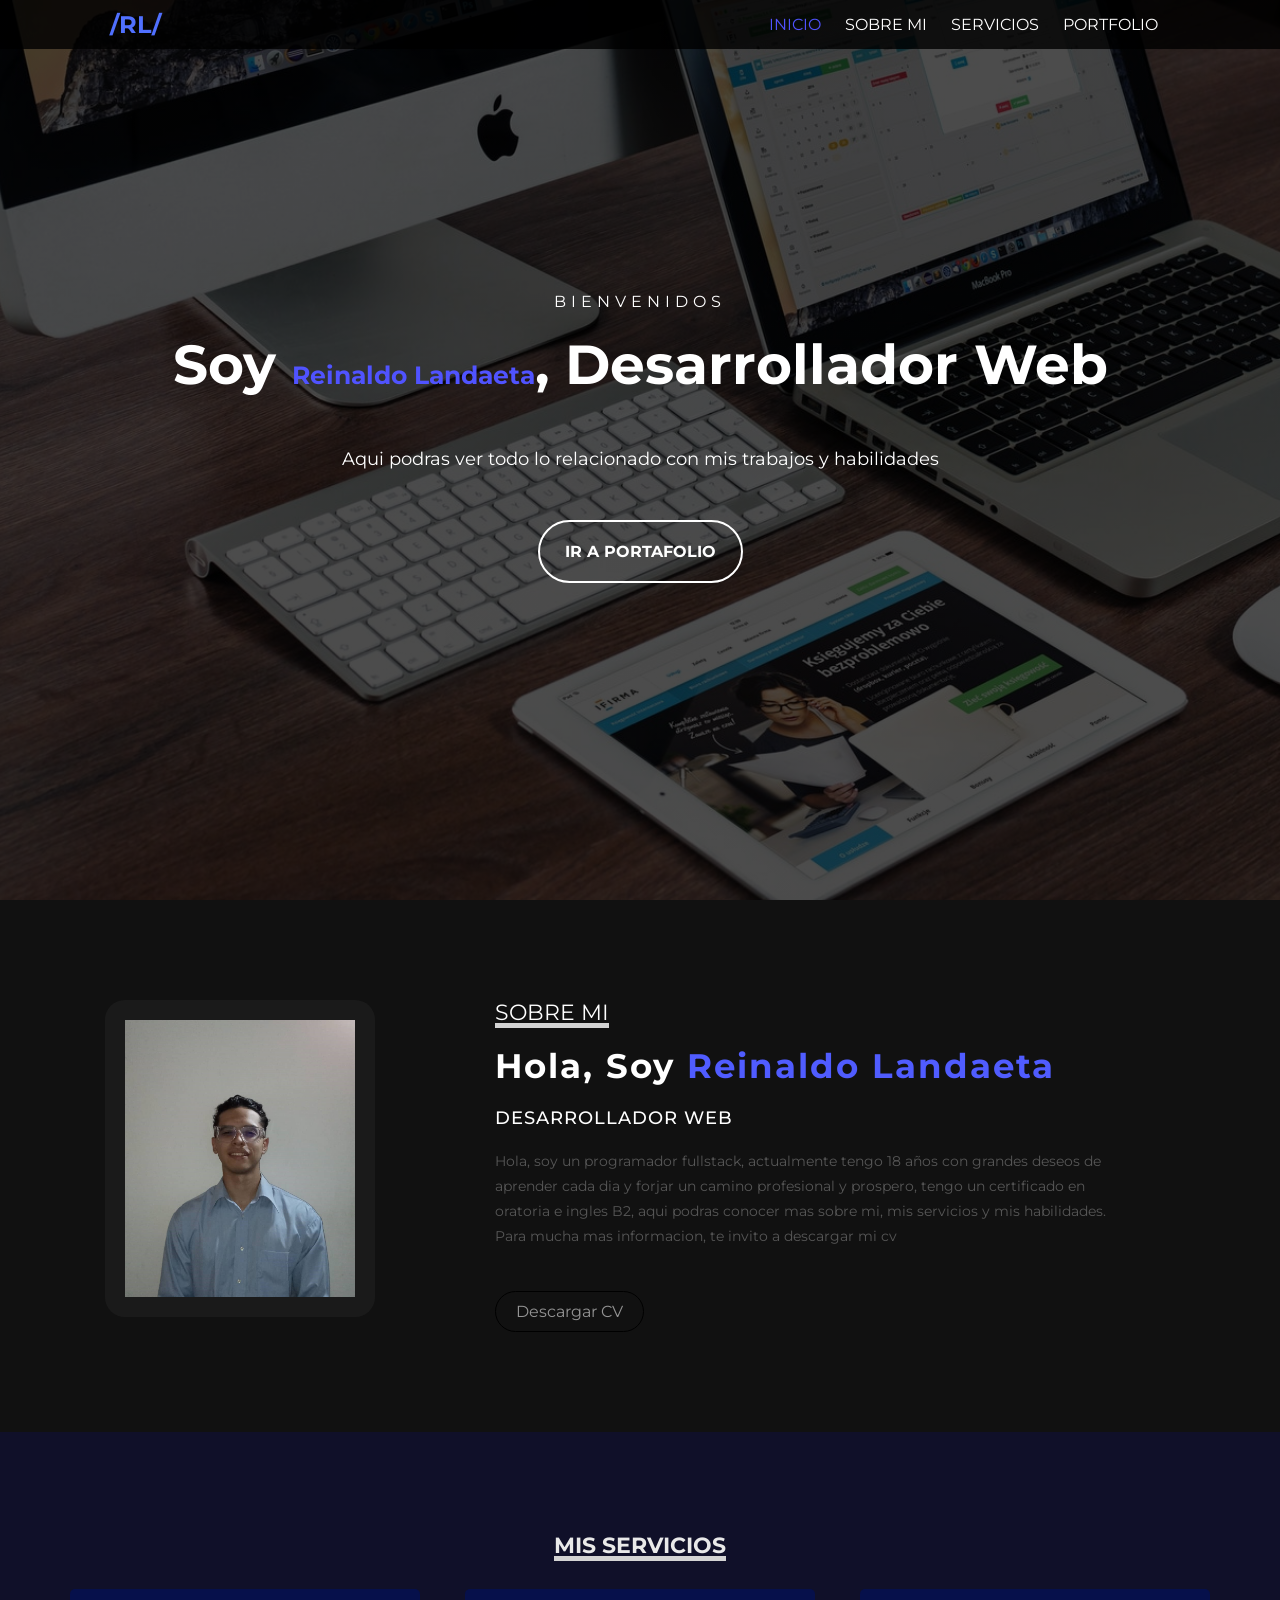
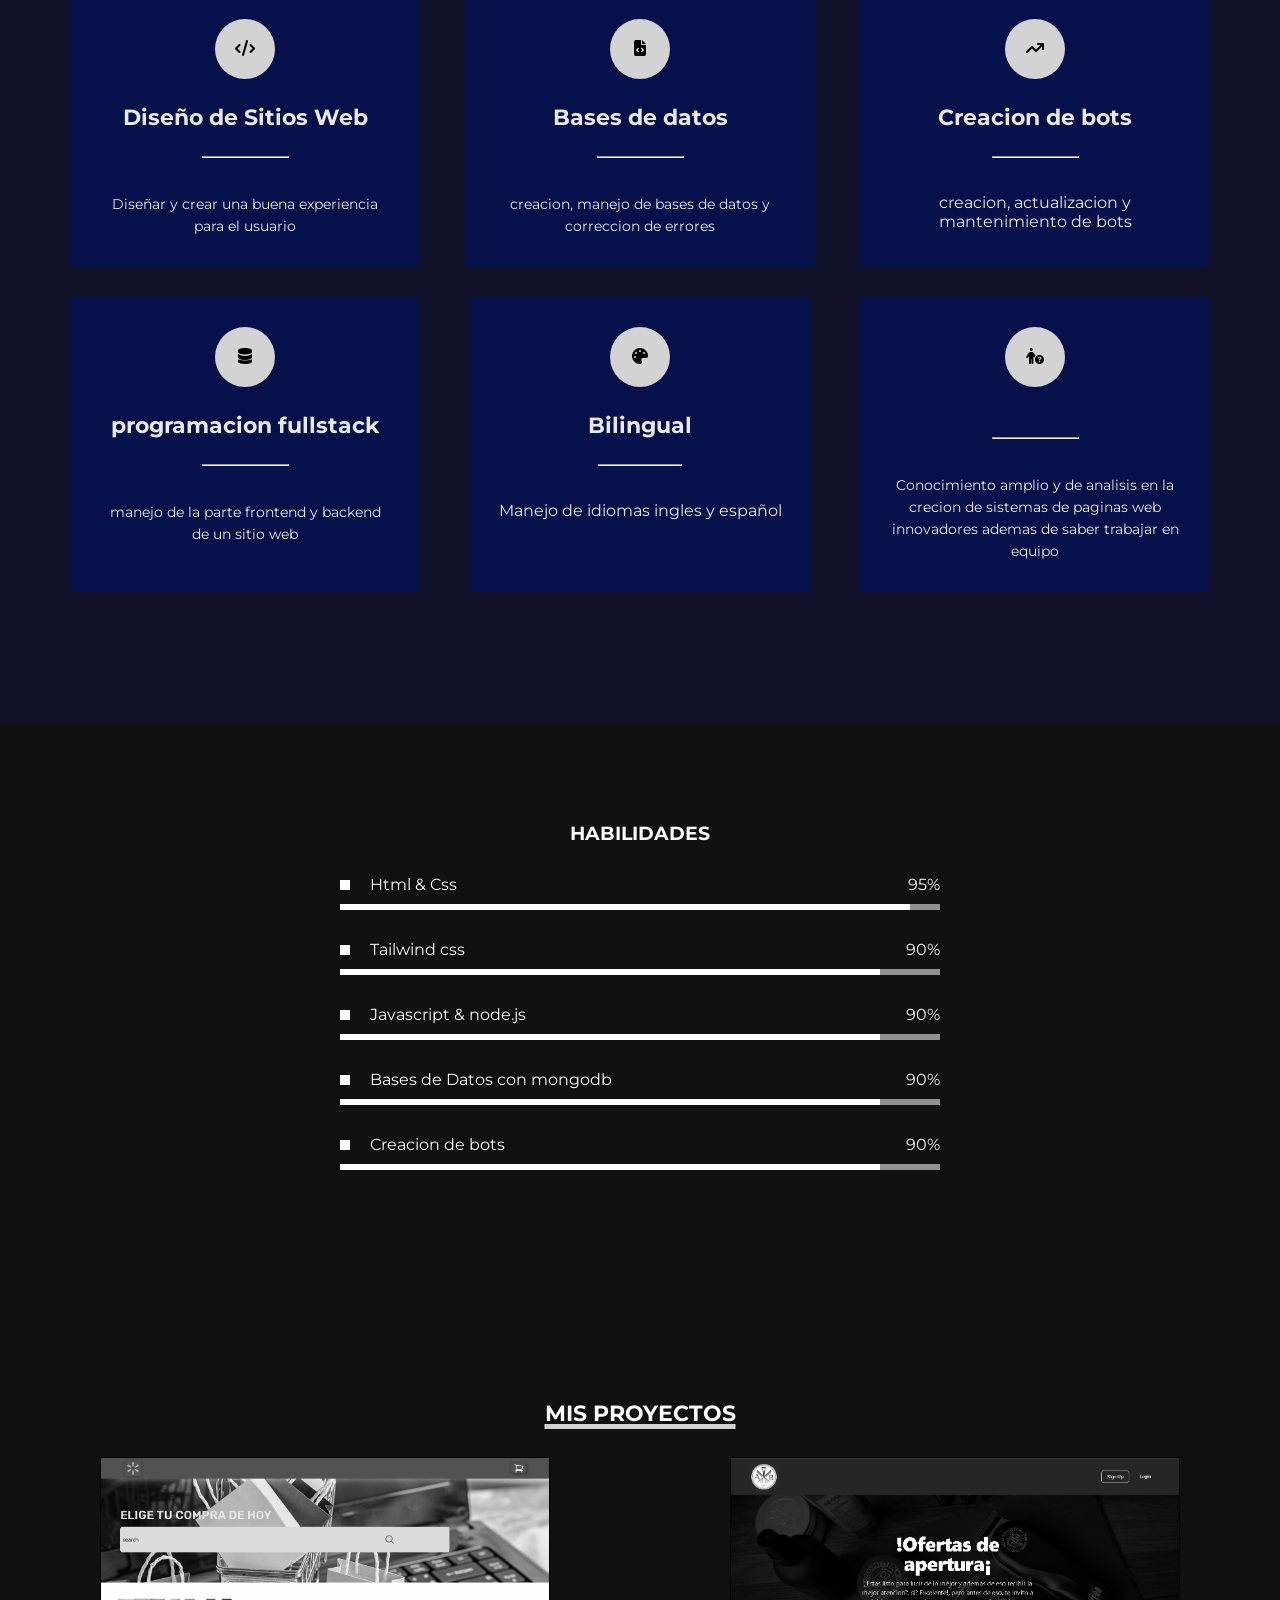
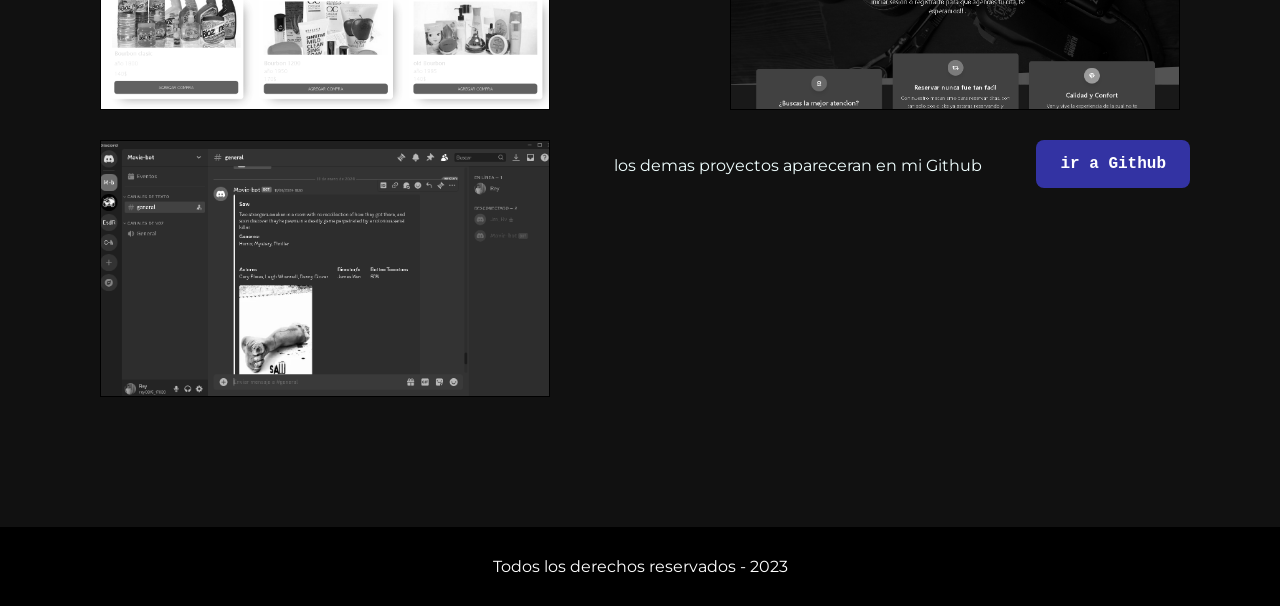
==== index.html @ 6a27bb7e "Update index.html" ====
<!DOCTYPE html>
<html lang="es">

<head>
    <meta charset="UTF-8">
    <meta http-equiv="X-UA-Compatible" content="IE=edge">
    <meta name="viewport" content="width=device-width, initial-scale=1.0 user-scalable=no">
    <link rel="stylesheet" href="https://cdnjs.cloudflare.com/ajax/libs/font-awesome/6.1.1/css/all.min.css" integrity="sha512-KfkfwYDsLkIlwQp6LFnl8zNdLGxu9YAA1QvwINks4PhcElQSvqcyVLLD9aMhXd13uQjoXtEKNosOWaZqXgel0g==" crossorigin="anonymous" referrerpolicy="no-referrer"
    />
    <link rel="stylesheet" href="estilo.css">
    <title>LP Desarrollador Web</title>
</head>

<body>
    <!-- SECCION I N I C I O -->
    <section id="inicio">
        <div class="contenido">
            <header>
                <div class="contenido-header">
                    <h1>/RL/</h1>
                    <nav id="nav" class="">
                        <ul id="links">
                            <li><a href="#inicio" class="seleccionado" onclick="seleccionar(this)">INICIO</a></li>
                            <li><a href="#sobremi" onclick="seleccionar(this)">SOBRE MI</a></li>
                            <li><a href="#servicios" onclick="seleccionar(this)">SERVICIOS</a></li>
                            <li><a href="#portfolio" onclick="seleccionar(this)">PORTFOLIO</a></li>
                        </ul>
                    </nav>

                    <!-- Icono del menu responsive -->
                    <div id="icono-nav" onclick="responsiveMenu()">
                        <i class="fa-solid fa-bars"></i>
                    </div>


                   
                </div>
            </header>
            <div class="presentacion">
                <p class="bienvenida">Bienvenidos</p>
                <h2>Soy <span>Reinaldo Landaeta</span>, Desarrollador Web</h2>
                <p class="descripcion">Aqui podras ver todo lo relacionado con mis trabajos y habilidades</p>
                <a href="#portfolio">Ir a Portafolio</a>
            </div>
        </div>
    </section>

    <!-- SECCION S O B R E M I -->
    <section id="sobremi">
        <div class="contenedor-foto">
            <img src="img/foto.jpeg" alt="">
        </div>
        <div class="sobremi">
            <p class="titulo-seccion">Sobre Mi</p>
            <h2>Hola, Soy <span>Reinaldo Landaeta</span> </h2>
            <h3>Desarrollador Web</h3>
            <p>Hola, soy un programador fullstack, actualmente tengo 18 años con grandes deseos de aprender cada dia y forjar un camino profesional y prospero, tengo un certificado en oratoria e ingles B2, aqui podras conocer mas sobre mi, mis servicios y mis habilidades. Para mucha mas informacion, te invito a descargar mi cv </p>
            <a href="ReinaldoLandaetaCV_4_ (1).pdf.pdf">Descargar CV</a>
        </div>
    </section>

    <!-- SECCION S E R V I C I O S -->
    <section id="servicios">
        <h3 class="titulo-seccion">MIS SERVICIOS</h3>
        <div class="fila">
            <div class="servicio">
                <span class="icono"> <i class="fa-solid fa-code"></i></span>
                <h4>Diseño de Sitios Web</h4>
                <hr>
                <ul class="servicios-tag">
                   
                </ul>
              <p>Diseñar y crear una buena experiencia para el usuario</p>
            </div>
            <div class="servicio">
                <span class="icono"><i class="fa-solid fa-file-code"></i></span>
                <h4>Bases de datos</h4>
                <hr>
                <ul class="servicios-tag">
                   
                </ul>
               <p>creacion, manejo de bases de datos y correccion de errores </p>
            </div>
            <div class="servicio">
                <span class="icono"><i class="fa-solid fa-arrow-trend-up"></i></span>
                <h4>Creacion de bots</h4>
                <hr>
                <ul class="servicios-tag">
                   
                </ul>
               creacion, actualizacion y mantenimiento de bots
            </div>
        </div>
        <div class="fila">
            <div class="servicio">
                <span class="icono"><i class="fa-solid fa-database"></i></span>
                <h4>programacion fullstack</h4>
                <hr>
                <ul class="servicios-tag">
                   
                </ul>
               <p>manejo de la parte frontend y backend de un sitio web</p>
            </div>
            <div class="servicio">
                <span class="icono"><i class="fa-solid fa-palette"></i></span>
                <h4>Bilingual</h4>
                <hr>
                <ul class="servicios-tag">
                   
                </ul>
                Manejo de idiomas ingles y español
            </div>
            <div class="servicio">
                <span class="icono"><i class="fa-solid fa-person-circle-question"></i></span>
                <h4></h4>
                <hr>
                <ul class="servicios-tag">
                   
                </ul>
                <p>Conocimiento amplio y de analisis en la crecion de sistemas de paginas web innovadores ademas de saber trabajar en equipo</p>
            </div>
        </div>
    </section>

    <!-- SECCION H A B I L I D A D E S -->
    <div class="contenedor-skills" id="skills">
        <h3>HABILIDADES </h3>
        <div class="skill">
            <div class="info">
                <p> <span class="lista"> </span>Html & Css</p>
                <span class="porcentaje">95%</span>
            </div>

            <div class="barra">
                <div class="" id="html"></div>
            </div>
        </div>
        <div class="skill">
            <div class="info">
                <p> <span class="lista"> </span>Tailwind css</p>
                <span class="porcentaje">90%</span>
            </div>

            <div class="barra">
                <div class="" id="js"></div>
            </div>
        </div>
        <div class="skill">
            <div class="info">
                <p> <span class="lista"> </span>Javascript & node.js</p>
                <span class="porcentaje">90%</span>
            </div>

            <div class="barra">
                <div class="" id="bd"></div>
            </div>
        </div>
        <div class="skill">
            <div class="info">
                <p> <span class="lista"> </span>Bases de Datos con mongodb</p>
                <span class="porcentaje">90%</span>
            </div>

            <div class="barra">
                <div class="" id="ps"></div>
            </div>
        </div>
        <div class="skill">
            <div class="info">
                <p> <span class="lista"> </span>Creacion de bots</p>
                <span class="porcentaje">90%</span>
            </div>

            <div class="barra">
                <div class="" id="pp"></div>
            </div>
        </div>
    </div>

    <!-- SECCION PORTAFOLIO -->
    <section id="portfolio">
        <h3 class="titulo-seccion">Mis Proyectos</h3>
        <div class="fila">
            <div class="proyecto">
                <div class="overlay"></div>
                <img src="img/proyecto1.jpg" alt="">
                <div class="info">
                    <h4>Simulacion de tienda virtual</h4>
                    <p>El codigo esta en mi github</p>
                </div>
            </div>
            <div class="proyecto">
                <div class="overlay"></div>
                <img src="img/proyecto2.jpg" alt="">
                <div class="info">
                    <h4>Proyecto Barberia</h4>
                   <a class="Buttonlink" href="https://barber-shop-q3y0.onrender.com/">Ver en linea</a>
                </div>
            </div>
        </div>
        <div class="fila">
            <div class="proyecto">
                <div class="overlay"></div>
                <img src="img/proyecto4.jpg" alt="">
                <div class="info">
                    <h4>Proyecto Discord</h4>
                    <p>Este proyecto se basa en una base de datos para buscar peliculas y alamcenar tu pelicula favorita en una base de datos SQL/SQlite, (el codigo se encuentra en github y actualmente el bot esta desactivado)</p>
            </div>
         </div>

         <p style="display: flex; flex-direction: column; color: azure; padding: 1rem; left: 30px;">los demas proyectos apareceran en mi Github</p><a style="background-color: rgb(51, 51, 163); font-weight: bold; color: white; font-family: 'Courier New', Courier, monospace; text-decoration: none; height: 30px; border-radius: 8px; display: flex; align-items: center; padding: 1.5rem;" href="https://github.com/REyyyy43">ir a Github</a>
         
    </section>

    <!-- SECCION FOOTER -->
    <footer>
        <p>Todos los derechos reservados - 2023</p>
       

    </footer>

    <script src="script.js"></script>
</body>

</html>
---- estilo.css ----
@import url('https://fonts.googleapis.com/css2?family=Montserrat:wght@200;300;400;500;600&display=swap');
        * {
            margin: 0;
            padding: 0;
            box-sizing: border-box;
            font-family: 'Montserrat';
        }
        
        html {
            scroll-behavior: smooth;
        }

        body{
            background-color: #111111;
        }
        /* *********************/
        /* seccion I N I C I O */
        /* *********************/
        
        #inicio {
            background: linear-gradient( rgba(0, 0, 0, .7), rgba(0, 0, 0, .7)), url("img/fondo-inicio.jpg");
            background-size: cover;
            background-position: center center;
            height: 100vh;
        }
        
        #inicio .contenido header {
            background-color: rgba(0, 0, 0, .8);
            position: fixed;
            width: 100%;
            z-index: 100;
            top: 0;
        }
        
        #inicio .contenido header .contenido-header {
            max-width: 1100px;
            margin: auto;
            display: flex;
            justify-content: space-between;
            align-items: center;
            padding: 10px 20px;
        }
        
        #inicio .contenido header .contenido-header h1 {
            text-align: center;
            color: #5070ff;
        }
        
        #inicio .contenido header .contenido-header nav ul {
            list-style: none;
            display: flex;
            align-items: center;
        }
        
        #inicio .contenido header .contenido-header nav ul li a {
            text-decoration: none;
            color: #fff;
            margin: 0 12px;
            font-weight: 400;
            transition: .5s;
        }
        
        #inicio .contenido header .contenido-header nav ul li a:hover {
            color: #505cff;
        }
        
        #inicio .contenido header .contenido-header .redes a {
            text-decoration: none;
            color: #fff;
            display: inline-block;
            margin-left: 10px;
            transition: .5s;
        }
        
        #inicio .contenido header .contenido-header .redes a:hover {
            color: #505cff;
        }
        
        #inicio .contenido header .contenido-header .seleccionado {
            color: #5053ff;
        }
        
        #inicio .contenido .presentacion {
            max-width: 1100px;
            height: 100vh;
            margin: auto;
            color: #fff;
            display: flex;
            flex-direction: column;
            align-items: center;
            justify-content: center;
        }
        
        #inicio .contenido .presentacion .bienvenida {
            font-size: 16px;
            margin-bottom: 20px;
            text-transform: uppercase;
            letter-spacing: 5px;
        }
        
        #inicio .contenido .presentacion h2 {
            font-size: 55px;
            margin-bottom: 25px;
            text-align: center;
        }
        
        #inicio .contenido .presentacion h2 span {
            font-size: 25px;
            color: #5053ff;
        }
        
        #inicio .contenido .presentacion .descripcion {
            max-width: 700px;
            margin: 25px auto;
            font-size: 18px;
            text-align: center;
        }
        
        #inicio .contenido .presentacion a {
            text-decoration: none;
            display: inline-block;
            margin: 25px;
            padding: 20px 25px;
            border: 2px solid #fff;
            border-radius: 50px;
            color: #fff;
            font-weight: bold;
            text-transform: uppercase;
            transition: .5s;
        }
        
        #inicio .contenido .presentacion a:hover {
            background-color: #505cff;
        }
        
        #icono-nav {
            color: #fff;
            display: none;
        }
        /* *********************/
        /* seccion S O B R E  M I */
        /* *********************/
        
        #sobremi {
            max-width: 1100px;
            margin: auto;
            padding: 100px 15px;
            color: #ffffff;
            display: flex;
        }
        
        #sobremi .contenedor-foto {
            max-width: 400px;
            margin-right: 80px;
        }
        
        #sobremi .contenedor-foto img {
            padding: 20px;
            width: 100%;
            border-radius: 20px;
            background-color: #1a1a1a;
        }
        
        #sobremi .sobremi {
            margin: 0 40px;
        }
        
        #sobremi .sobremi .titulo-seccion {
            font-size: 22px;
            text-transform: uppercase;
            color: #ffffff;
            text-decoration: underline;
            text-decoration-color: #d3d3d3;
            text-decoration-thickness: 5px;
        }
        
        #sobremi .sobremi h2 {
            font-size: 34px;
            font-weight: bold;
            margin: 20px 0;
            letter-spacing: 2px;
        }
        
        #sobremi .sobremi h2 span {
            color: #505cff;
        }
        
        #sobremi .sobremi h3 {
            font-size: 18px;
            font-weight: 500;
            text-transform: uppercase;
            margin-bottom: 20px;
            letter-spacing: 1px;
        }
        
        #sobremi .sobremi p {
            font-size: 14px;
            line-height: 25px;
            color: #565656;
            margin-bottom: 12px;
        }
        
        #sobremi .sobremi a {
            display: inline-block;
            text-decoration: none;
            color: #949494;
            border-radius: 30px;
            border: 1px solid #000;
            padding: 10px 20px;
            margin-top: 30px;
            transition: .5s;
        }
        
        #sobremi .sobremi a:hover {
            background-color: #505cff;
            color: #fff;
        }
        /* *********************/
        /* seccion S E R V I C I O S */
        /* *********************/
        
        #servicios {
            padding: 100px 15px;
            text-align: center;
            background-color: #101029;
            color: #e9e9e9;
        }

        .icono{
            color: #000;
            background-color: #303030;
        }
        
        #servicios .titulo-seccion {
            text-align: center;
            font-size: 22px;
            text-transform: uppercase;
            color: #e9e9e9;
            text-decoration: underline;
            text-decoration-color: #d3d3d3;
            text-decoration-thickness: 5px;
        }
        
        #servicios .fila {
            display: flex;
            justify-content: space-between;
            max-width: 1150px;
            margin: 30px auto;
        }
        
        #servicios .fila .servicio {
            max-width: 350px;
            background-color: #06104b;
            padding: 30px;
            margin: 0 5px;
            border-radius: 5px;
            transition: .5s;
        }
        
        #servicios .fila .servicio:hover {
            box-shadow: 5px 5px 10px #000127, -5px -5px 10px #000129;
        }
        
        #servicios .fila .servicio .icono {
            display: inline-block;
            width: 60px;
            height: 60px;
            border-radius: 50%;
            background-color: #d3d3d3;
            padding: 20px;
            margin-bottom: 25px;
        }
        
        #servicios .fila .servicio h4 {
            font-size: 22px;
            margin-bottom: 25px;
        }
        
        #servicios .fila .servicio hr {
            width: 30%;
            margin: auto;
            color: #d8d5d5;
            margin-bottom: 25px;
        }
        
        #servicios .fila .servicio ul {
            list-style: none;
            display: flex;
            justify-content: space-around;
            margin-bottom: 10px;
        }
        
        #servicios .fila .servicio p {
            font-size: 14px;
            line-height: 22px;
        }
        /* *********************/
        /* seccion S K I L L S */
        /* *********************/
        
        .contenedor-skills {
            background: linear-gradient( #5a64ebcc, rgba(33, 16, 16, 0.8)), url("img/fondo-skills.jpg");
            background-attachment: fixed;
            background-repeat: no-repeat;
            background-size: cover;
            color: #fff;
            background-position: center center;
            padding: 100px 0;
            text-align: center;
        }
        
        .contenedor-skills .skill {
            max-width: 600px;
            margin: 30px auto;
        }
        
        .contenedor-skills .skill .info {
            display: flex;
            justify-content: space-between;
        }
        
        .contenedor-skills .skill .lista {
            display: inline-block;
            margin-right: 20px;
            height: 10px;
            width: 10px;
            background-color: #fff;
        }
        
        .contenedor-skills .skill .barra {
            background-color: #919191;
            width: 100%;
            height: 6px;
            margin: 10px 0px;
        }
        
        .contenedor-skills .skill .barra .barra-progreso1 {
            background-color: #fff;
            width: 95%;
            height: 6px;
            animation: progreso1 2s forwards;
        }
        
        .contenedor-skills .skill .barra .barra-progreso2 {
            background-color: #fff;
            width: 90%;
            height: 6px;
            animation: progreso2 2s forwards;
        }
        
        .contenedor-skills .skill .barra .barra-progreso3 {
            background-color: #fff;
            width: 90%;
            height: 6px;
            animation: progreso3 2s forwards;
        }
        
        .contenedor-skills .skill .barra .barra-progreso4 {
            background-color: #fff;
            width: 90%;
            height: 6px;
            animation: progreso4 2s forwards;
        }

        .contenedor-skills .skill .barra .barra-progreso5 {
            background-color: #fff;
            width: 90%;
            height: 6px;
            animation: progreso4 2s forwards;
        }

        .contenedor-skills .skill .barra .barra-progreso6 {
            background-color: #fff;
            width: 95%;
            height: 6px;
            animation: progreso4 2s forwards;
        }
        
        @keyframes progreso1 {
            0% {
                width: 0;
            }
            100% {
                width: 95%;
            }
        }
        
        @keyframes progreso2 {
            0% {
                width: 0;
            }
            100% {
                width: 90%;
            }
        }
        
        @keyframes progreso3 {
            0% {
                width: 0;
            }
            100% {
                width: 90%;
            }
        }
        
        @keyframes progreso4 {
            0% {
                width: 0;
            }
            100% {
                width: 90%;
            }
        }

        @keyframes progreso5 {
            0% {
                width: 0;
            }
            100% {
                 width: 90%;
            }
        
    }

        /* *********************/
        /* seccion P O R T F O L I O */
        /* *********************/
        
        #portfolio {
            max-width: 1100px;
            padding: 100px 0;
            margin: auto;
        }
        
        #portfolio .titulo-seccion {
            text-align: center;
            font-size: 22px;
            text-transform: uppercase;
            color: #ffffff;
            text-decoration: underline;
            text-decoration-color: #d3d3d3;
            text-decoration-thickness: 5px;
        }
        
        #portfolio .fila {
            display: flex;
            justify-content: space-between;
            margin: 30px 0;
        }
        
        #portfolio .fila .proyecto {
            max-width: 450px;
            border: 1px solid #000;
            margin: 0 10px;
            position: relative;
            overflow: hidden;
        }
        
        #portfolio .fila .proyecto img {
            width: 100%;
            height: 100%;
            ;
            filter: grayscale(1);
            object-fit: cover;
            transition: .5s;
        }
        
        #portfolio .fila .proyecto:hover img {
            filter: grayscale(0);
        }
        
        #portfolio .fila .proyecto .info {
            position: absolute;
            left: 0px;
            background-color: rgba(0, 0, 0, 0.8);
            color: #5053ff;
            width: 100%;
            padding: 10px;
            opacity: 0;
            bottom: -40px;
            transition: .5s;
        }

        .Buttonlink {
            display: block;
            margin: auto;
            cursor: pointer;
            transition: .5s;
            padding: 10px 15px !important;
            text-decoration: none;
            color: #e9e9e9;
            border-radius: 0.5rem;
        }
        
        #portfolio .fila .proyecto:hover .info {
            opacity: 1;
            bottom: 0;
        }
        /* *********************/
        /* seccion C O N T A C T O */
        /* *********************/
        
        #contacto {
            padding: 100px 15px;
            background-color: #f3f3f3;
        }
        
        #contacto .titulo-seccion {
            margin-bottom: 20px;
        }
        
        #contacto .contenedor-form {
            max-width: 1100px;
            margin: auto;
        }
        
        #contacto .contenedor-form .fila {
            margin-bottom: 15px;
        }
        
        #contacto .contenedor-form .mitad {
            display: flex;
            justify-content: space-between;
        }
        
        #contacto .contenedor-form input,
        #contacto .contenedor-form textarea {
            padding: 20px;
            border-radius: 20px;
            border: none;
            border: 1px solid #919191;
        }
        
        #contacto .contenedor-form .mitad input {
            width: 48%;
        }
        
        #contacto .contenedor-form .input-full {
            width: 100%;
        }
        
        #contacto .titulo-seccion {
            text-align: center;
            font-size: 22px;
            text-transform: uppercase;
            color: #111135;
            text-decoration: underline;
            text-decoration-color: #d3d3d3;
            text-decoration-thickness: 5px;
        }
        
        #contacto .btn-enviar {
            display: block;
            margin: auto;
            cursor: pointer;
            transition: .5s;
            padding: 10px 15px !important;
        }
        
        #contacto .btn-enviar:hover {
            background-color: #505cff;
            color: #fff;
        }
        /* *********************/
        /* seccion F O O T E R */
        /* *********************/
        
        footer {
            background-color: #000;
            color: #fff;
            text-align: center;
            padding: 30px 0;
        }
        
        footer a {
            text-decoration: none;
            color: #fff;
            display: inline-block;
            margin: 5px;
            font-size: 26px;
        }
        /* *********************/
        /* seccion R E S P O N S I V E */
        /* *********************/
        
        @media screen and (max-width: 800px) {
            .redes {
                display: none;
            }
            nav {
                display: none;
            }
            nav.responsive {
                display: block;
                background-color: rgba(0, 0, 0, .8);
                width: 100%;
                position: absolute;
                top: 48px;
                left: 0;
                padding: 10px 0;
            }
            nav.responsive ul {
                display: block !important;
                text-align: center;
            }
            nav.responsive ul li {
                margin: 5px 0;
            }
            #icono-nav {
                display: block;
            }
            #inicio .contenido .presentacion h2 {
                font-size: 40px;
            }
            /* seccion SOBRE MI */
            #sobremi {
                padding: 50px 0;
                display: block;
            }
            #sobremi .contenedor-foto {
                max-width: 200px;
                margin: auto;
            }
            #sobremi .contenedor-foto img {
                padding: 8px;
            }
            #sobremi .sobremi .titulo-seccion {
                text-align: center;
            }
            #sobremi .sobremi h2 {
                font-size: 25px;
                text-align: center;
            }
            /* seccion MIS SERVICIOS */
            #servicios {
                padding: 50px 15px;
            }
            #servicios .fila {
                display: block;
            }
            #servicios .fila .servicio {
                margin: 10px auto;
            }
            /* seccion HABLIDADES MI */
            .contenedor-skills {
                padding: 50px 20px;
            }
            /* seccion PORTFOLIO */
            #portfolio {
                padding: 50px 0;
            }
            #portfolio .fila {
                display: block;
            }
            #portfolio .fila .proyecto {
                margin: 10px auto;
            }
            /* seccion CONTACTO */
            #contacto {
                padding: 50px 15px;
            }
            #contacto .contenedor-form .mitad {
                margin-bottom: 15px;
                display: block;
            }
            #contacto .contenedor-form .mitad input {
                width: 100%;
                margin-bottom: 15px;
            }
        }
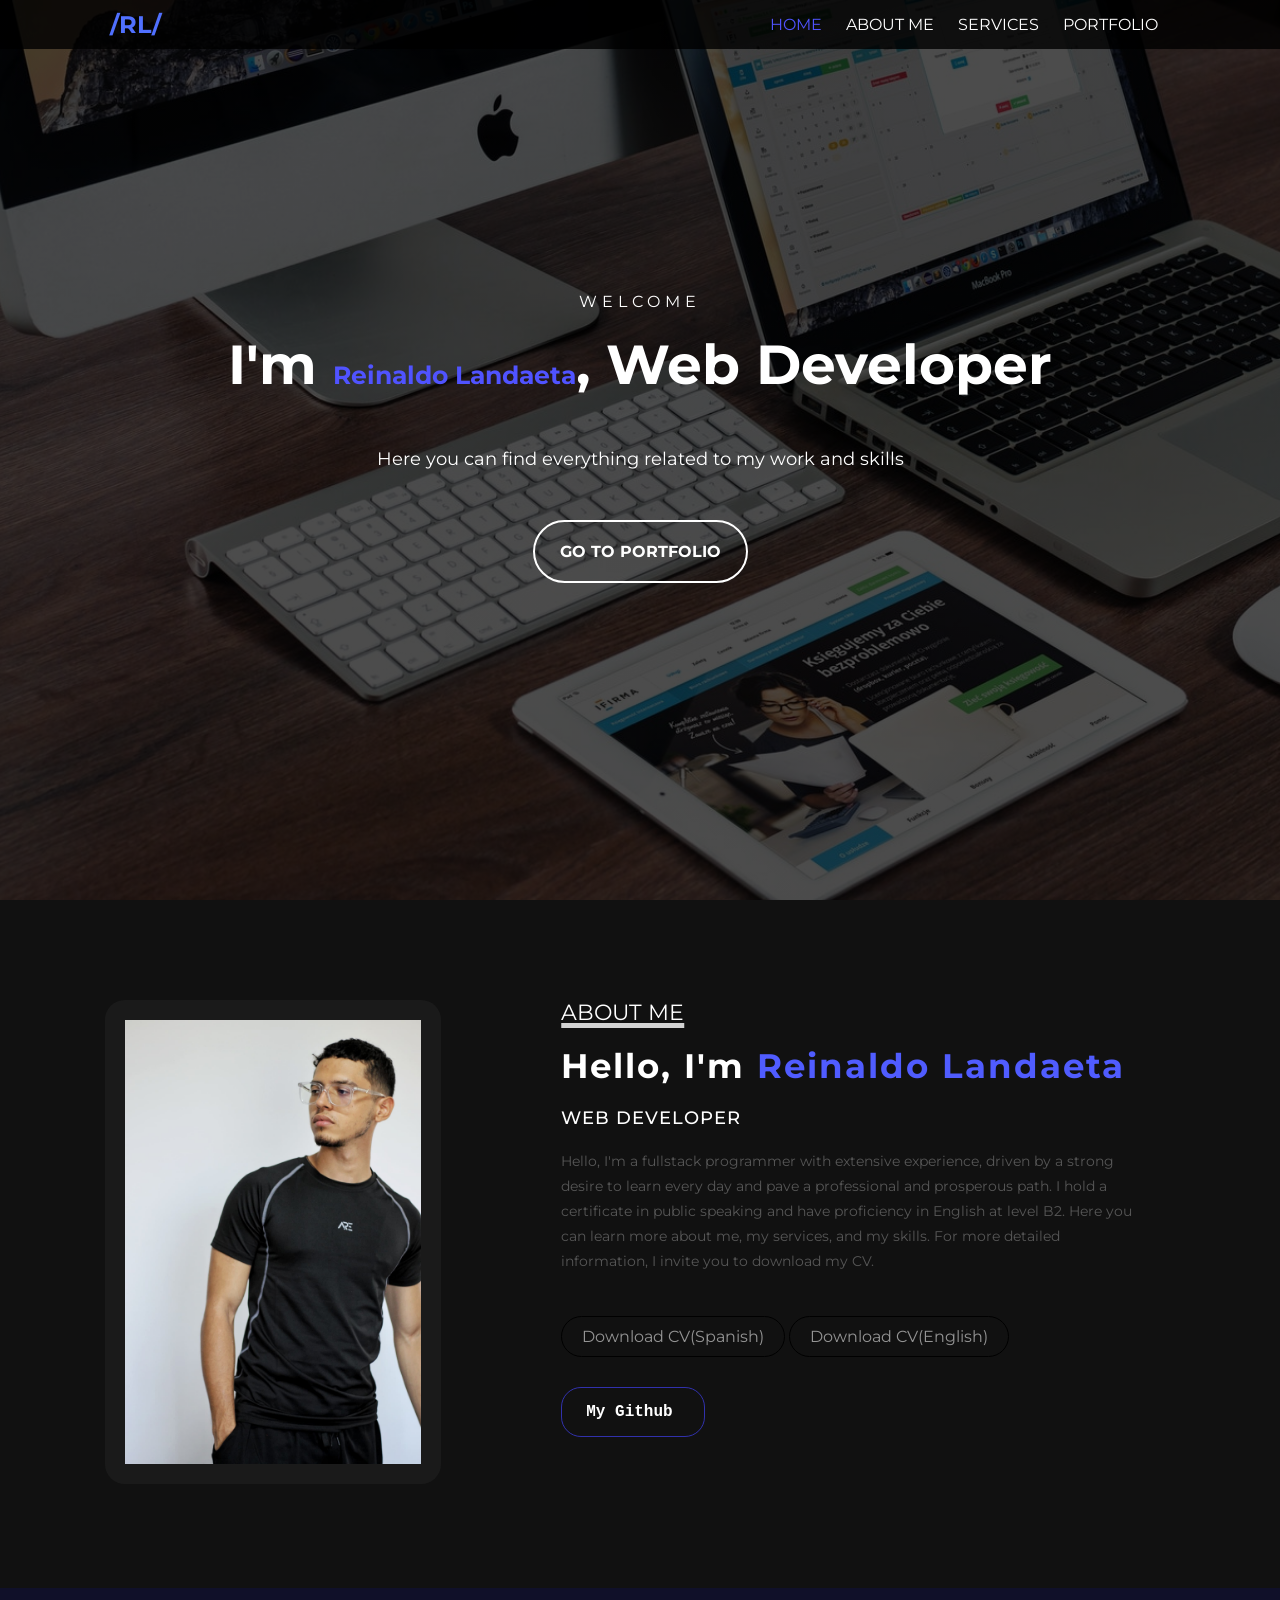
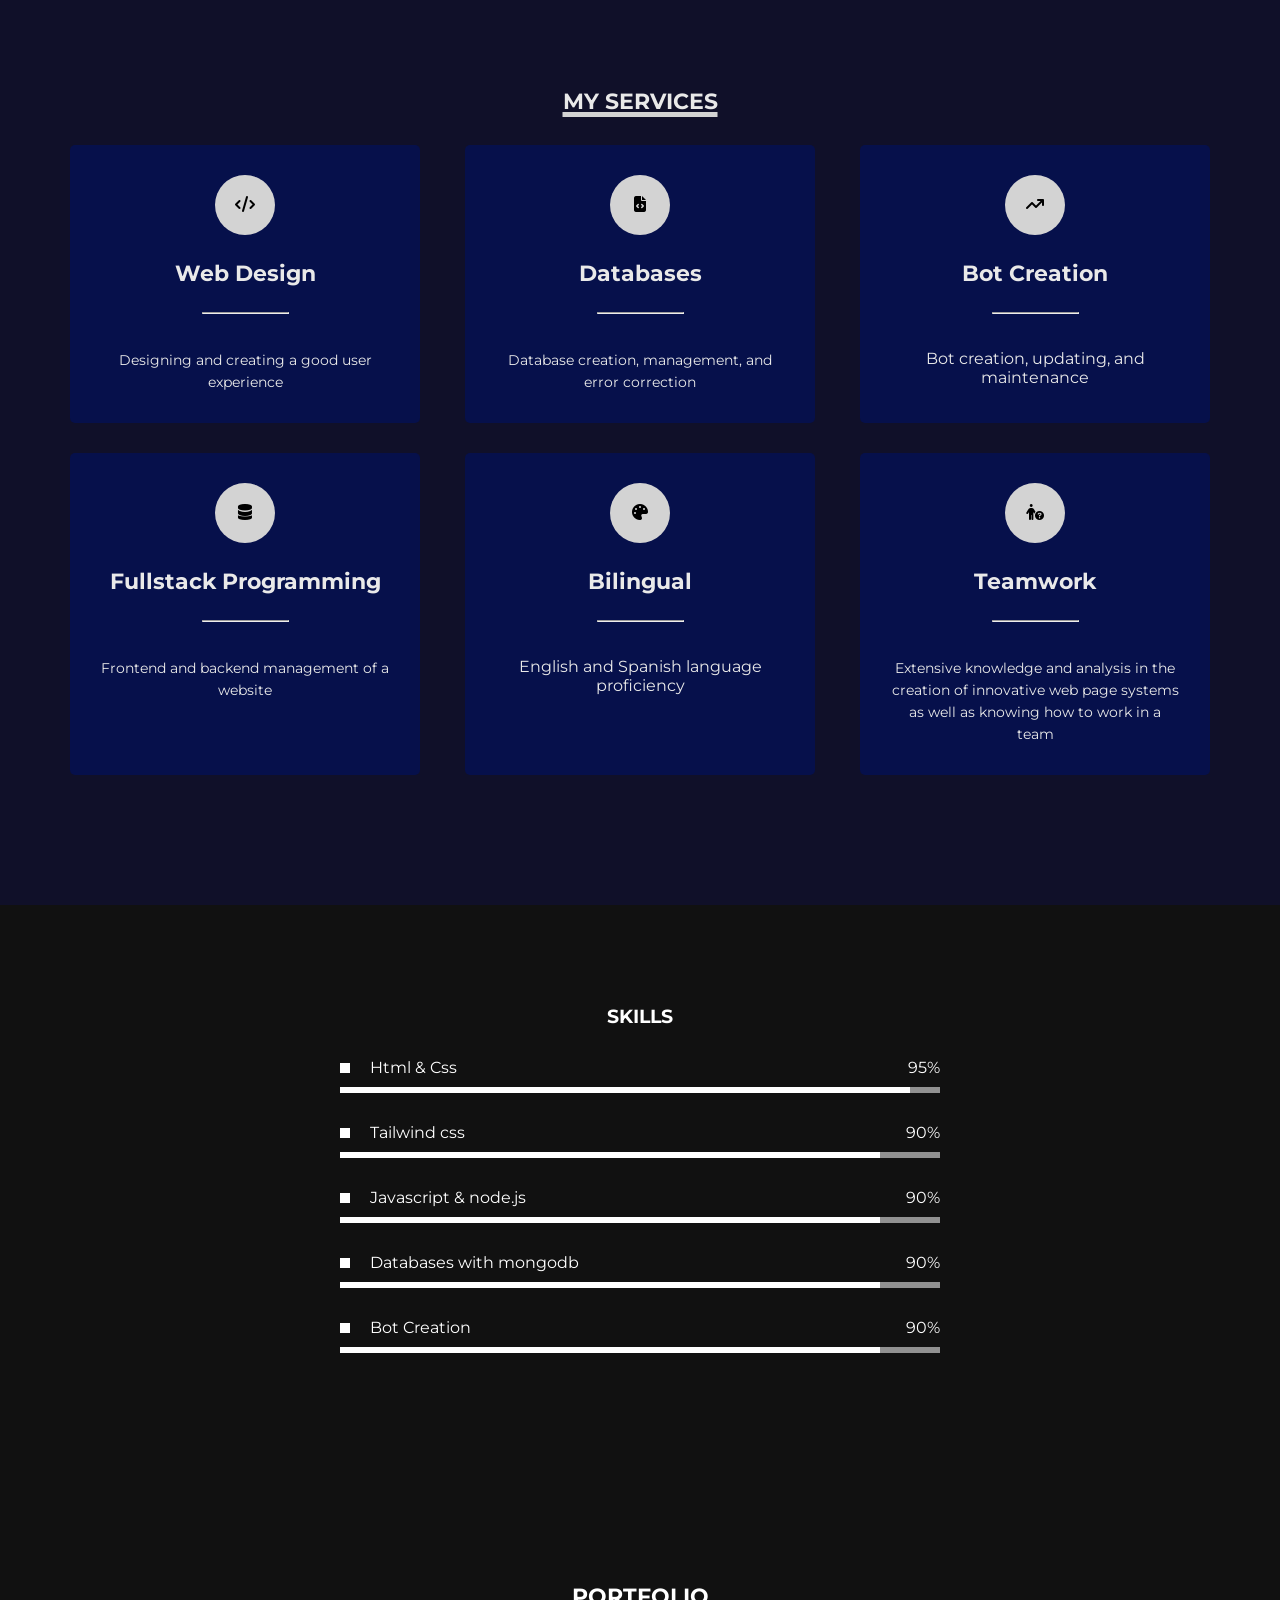
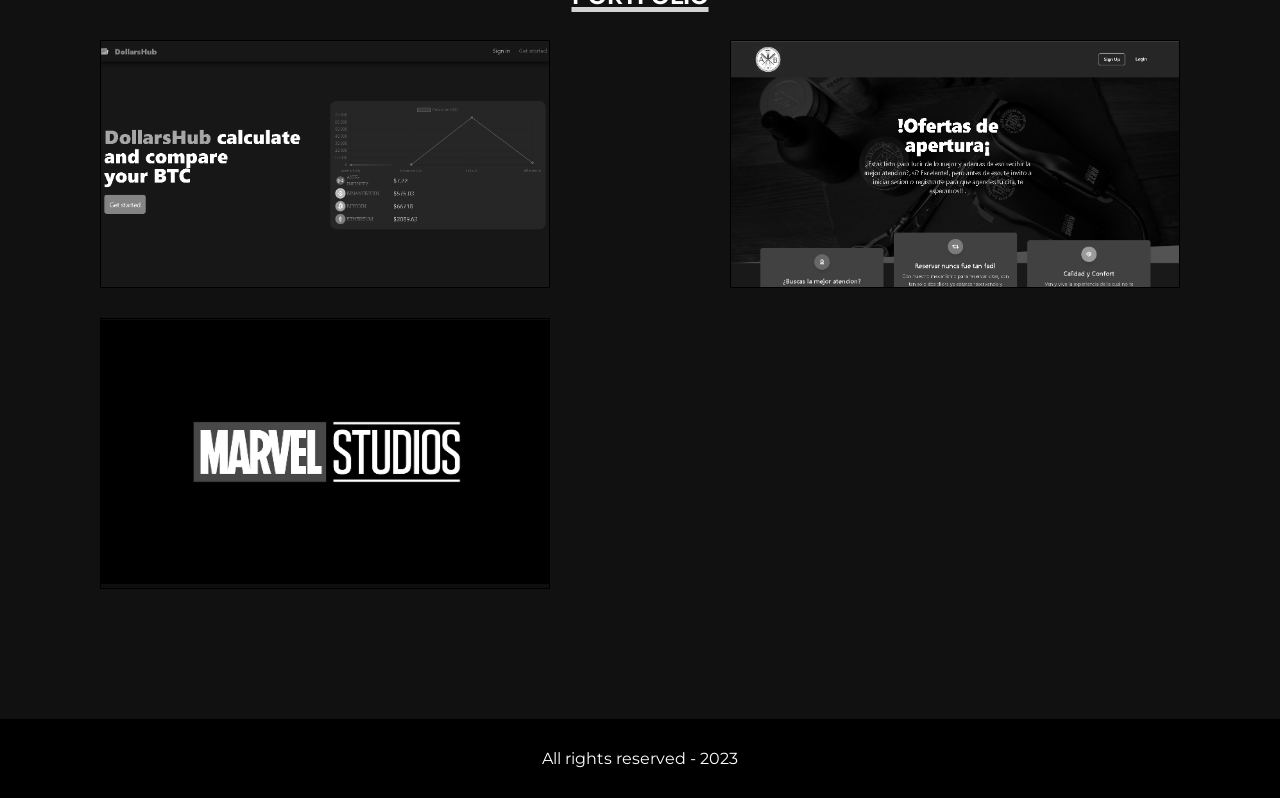
==== commit 214d3772: "Add files via upload" ====
--- a/index.html
+++ b/index.html
@@ -1,5 +1,5 @@
 <!DOCTYPE html>
-<html lang="es">
+<html lang="en">
 
 <head>
     <meta charset="UTF-8">
@@ -8,11 +8,11 @@
     <link rel="stylesheet" href="https://cdnjs.cloudflare.com/ajax/libs/font-awesome/6.1.1/css/all.min.css" integrity="sha512-KfkfwYDsLkIlwQp6LFnl8zNdLGxu9YAA1QvwINks4PhcElQSvqcyVLLD9aMhXd13uQjoXtEKNosOWaZqXgel0g==" crossorigin="anonymous" referrerpolicy="no-referrer"
     />
     <link rel="stylesheet" href="estilo.css">
-    <title>LP Desarrollador Web</title>
+    <title>LP Web Developer</title>
 </head>
 
 <body>
-    <!-- SECCION I N I C I O -->
+    <!-- SECTION START -->
     <section id="inicio">
         <div class="contenido">
             <header>
@@ -20,14 +20,14 @@
                     <h1>/RL/</h1>
                     <nav id="nav" class="">
                         <ul id="links">
-                            <li><a href="#inicio" class="seleccionado" onclick="seleccionar(this)">INICIO</a></li>
-                            <li><a href="#sobremi" onclick="seleccionar(this)">SOBRE MI</a></li>
-                            <li><a href="#servicios" onclick="seleccionar(this)">SERVICIOS</a></li>
+                            <li><a href="#inicio" class="seleccionado" onclick="seleccionar(this)">HOME</a></li>
+                            <li><a href="#sobremi" onclick="seleccionar(this)">ABOUT ME</a></li>
+                            <li><a href="#servicios" onclick="seleccionar(this)">SERVICES</a></li>
                             <li><a href="#portfolio" onclick="seleccionar(this)">PORTFOLIO</a></li>
                         </ul>
                     </nav>
 
-                    <!-- Icono del menu responsive -->
+                    <!-- Responsive Menu Icon -->
                     <div id="icono-nav" onclick="responsiveMenu()">
                         <i class="fa-solid fa-bars"></i>
                     </div>
@@ -37,69 +37,71 @@
                 </div>
             </header>
             <div class="presentacion">
-                <p class="bienvenida">Bienvenidos</p>
-                <h2>Soy <span>Reinaldo Landaeta</span>, Desarrollador Web</h2>
-                <p class="descripcion">Aqui podras ver todo lo relacionado con mis trabajos y habilidades</p>
-                <a href="#portfolio">Ir a Portafolio</a>
-            </div>
-        </div>
-    </section>
-
-    <!-- SECCION S O B R E M I -->
+                <p class="bienvenida">Welcome</p>
+                <h2>I'm <span>Reinaldo Landaeta</span>, Web Developer</h2>
+                <p class="descripcion">Here you can find everything related to my work and skills</p>
+                <a href="#portfolio">Go to Portfolio</a>
+            </div>
+        </div>
+    </section>
+
+    <!-- ABOUT ME SECTION -->
     <section id="sobremi">
         <div class="contenedor-foto">
             <img src="img/foto.jpeg" alt="">
         </div>
         <div class="sobremi">
-            <p class="titulo-seccion">Sobre Mi</p>
-            <h2>Hola, Soy <span>Reinaldo Landaeta</span> </h2>
-            <h3>Desarrollador Web</h3>
-            <p>Hola, soy un programador fullstack, actualmente tengo 18 años con grandes deseos de aprender cada dia y forjar un camino profesional y prospero, tengo un certificado en oratoria e ingles B2, aqui podras conocer mas sobre mi, mis servicios y mis habilidades. Para mucha mas informacion, te invito a descargar mi cv </p>
-            <a href="ReinaldoLandaetaCV_4_ (1).pdf.pdf">Descargar CV</a>
-        </div>
-    </section>
-
-    <!-- SECCION S E R V I C I O S -->
+            <p class="titulo-seccion">About Me</p>
+            <h2>Hello, I'm <span>Reinaldo Landaeta</span> </h2>
+            <h3>Web Developer</h3>
+            <p>Hello, I'm a fullstack programmer with extensive experience, driven by a strong desire to learn every day and pave a professional and prosperous path. I hold a certificate in public speaking and have proficiency in English at level B2. Here you can learn more about me, my services, and my skills. For more detailed information, I invite you to download my CV.</p>
+            <a href="Reinaldo Landaeta CV (5).pdf">Download CV(Spanish)</a>
+            <a href="Reinaldo Landaeta CV (ingles).pdf">Download CV(English)</a>
+            <a style="width:25%; font-weight: bold; color: white; font-family: 'Courier New', Courier, monospace; text-decoration: none; height: 30px; border-color: rgb(49, 49, 173); border-radius: 20px; display: flex; align-items: center; padding: 1.5rem;" href="https://github.com/REyyyy43">My Github</a>
+        </div>
+    </section>
+
+    <!-- SERVICES SECTION -->
     <section id="servicios">
-        <h3 class="titulo-seccion">MIS SERVICIOS</h3>
+        <h3 class="titulo-seccion">MY SERVICES</h3>
         <div class="fila">
             <div class="servicio">
                 <span class="icono"> <i class="fa-solid fa-code"></i></span>
-                <h4>Diseño de Sitios Web</h4>
-                <hr>
-                <ul class="servicios-tag">
-                   
-                </ul>
-              <p>Diseñar y crear una buena experiencia para el usuario</p>
+                <h4>Web Design</h4>
+                <hr>
+                <ul class="servicios-tag">
+                   
+                </ul>
+              <p>Designing and creating a good user experience</p>
             </div>
             <div class="servicio">
                 <span class="icono"><i class="fa-solid fa-file-code"></i></span>
-                <h4>Bases de datos</h4>
-                <hr>
-                <ul class="servicios-tag">
-                   
-                </ul>
-               <p>creacion, manejo de bases de datos y correccion de errores </p>
+                <h4>Databases</h4>
+                <hr>
+                <ul class="servicios-tag">
+                   
+                </ul>
+               <p>Database creation, management, and error correction</p>
             </div>
             <div class="servicio">
                 <span class="icono"><i class="fa-solid fa-arrow-trend-up"></i></span>
-                <h4>Creacion de bots</h4>
-                <hr>
-                <ul class="servicios-tag">
-                   
-                </ul>
-               creacion, actualizacion y mantenimiento de bots
+                <h4>Bot Creation</h4>
+                <hr>
+                <ul class="servicios-tag">
+                   
+                </ul>
+               Bot creation, updating, and maintenance
             </div>
         </div>
         <div class="fila">
             <div class="servicio">
                 <span class="icono"><i class="fa-solid fa-database"></i></span>
-                <h4>programacion fullstack</h4>
-                <hr>
-                <ul class="servicios-tag">
-                   
-                </ul>
-               <p>manejo de la parte frontend y backend de un sitio web</p>
+                <h4>Fullstack Programming</h4>
+                <hr>
+                <ul class="servicios-tag">
+                   
+                </ul>
+               <p>Frontend and backend management of a website</p>
             </div>
             <div class="servicio">
                 <span class="icono"><i class="fa-solid fa-palette"></i></span>
@@ -108,23 +110,23 @@
                 <ul class="servicios-tag">
                    
                 </ul>
-                Manejo de idiomas ingles y español
+                English and Spanish language proficiency
             </div>
             <div class="servicio">
                 <span class="icono"><i class="fa-solid fa-person-circle-question"></i></span>
-                <h4></h4>
-                <hr>
-                <ul class="servicios-tag">
-                   
-                </ul>
-                <p>Conocimiento amplio y de analisis en la crecion de sistemas de paginas web innovadores ademas de saber trabajar en equipo</p>
-            </div>
-        </div>
-    </section>
-
-    <!-- SECCION H A B I L I D A D E S -->
+                <h4>Teamwork</h4>
+                <hr>
+                <ul class="servicios-tag">
+                   
+                </ul>
+                <p>Extensive knowledge and analysis in the creation of innovative web page systems as well as knowing how to work in a team</p>
+            </div>
+        </div>
+    </section>
+
+    <!-- SKILLS SECTION -->
     <div class="contenedor-skills" id="skills">
-        <h3>HABILIDADES </h3>
+        <h3>SKILLS</h3>
         <div class="skill">
             <div class="info">
                 <p> <span class="lista"> </span>Html & Css</p>
@@ -157,7 +159,7 @@
         </div>
         <div class="skill">
             <div class="info">
-                <p> <span class="lista"> </span>Bases de Datos con mongodb</p>
+                <p> <span class="lista"> </span>Databases with mongodb</p>
                 <span class="porcentaje">90%</span>
             </div>
 
@@ -167,7 +169,7 @@
         </div>
         <div class="skill">
             <div class="info">
-                <p> <span class="lista"> </span>Creacion de bots</p>
+                <p> <span class="lista"> </span>Bot Creation</p>
                 <span class="porcentaje">90%</span>
             </div>
 
@@ -177,24 +179,24 @@
         </div>
     </div>
 
-    <!-- SECCION PORTAFOLIO -->
+    <!-- PORTFOLIO SECTION -->
     <section id="portfolio">
-        <h3 class="titulo-seccion">Mis Proyectos</h3>
+        <h3 class="titulo-seccion">Portfolio</h3>
         <div class="fila">
             <div class="proyecto">
                 <div class="overlay"></div>
                 <img src="img/proyecto1.jpg" alt="">
                 <div class="info">
-                    <h4>Simulacion de tienda virtual</h4>
-                    <p>El codigo esta en mi github</p>
+                    <h4>calculate your cryptocurrency favorite</h4>
+                    <a class="Buttonlink" href="https://dollarshub.onrender.com/">View Online</a>
                 </div>
             </div>
             <div class="proyecto">
                 <div class="overlay"></div>
                 <img src="img/proyecto2.jpg" alt="">
                 <div class="info">
-                    <h4>Proyecto Barberia</h4>
-                   <a class="Buttonlink" href="https://barber-shop-q3y0.onrender.com/">Ver en linea</a>
+                    <h4>Barber Shop Project</h4>
+                   <a class="Buttonlink" href="https://barber-shop-q3y0.onrender.com/">View Online</a>
                 </div>
             </div>
         </div>
@@ -203,18 +205,19 @@
                 <div class="overlay"></div>
                 <img src="img/proyecto4.jpg" alt="">
                 <div class="info">
-                    <h4>Proyecto Discord</h4>
-                    <p>Este proyecto se basa en una base de datos para buscar peliculas y alamcenar tu pelicula favorita en una base de datos SQL/SQlite, (el codigo se encuentra en github y actualmente el bot esta desactivado)</p>
+                    <h4>Discord Project</h4>
+                    <p>This project is based on a database to search for movies and store your favorite movie in an SQL/SQlite database, (the code is on github and currently the bot is deactivated)</p>
+                    <a class="Buttonlink" href="https://github.com/REyyyy43">View in Github</a>
             </div>
          </div>
 
-         <p style="display: flex; flex-direction: column; color: azure; padding: 1rem; left: 30px;">los demas proyectos apareceran en mi Github</p><a style="background-color: rgb(51, 51, 163); font-weight: bold; color: white; font-family: 'Courier New', Courier, monospace; text-decoration: none; height: 30px; border-radius: 8px; display: flex; align-items: center; padding: 1.5rem;" href="https://github.com/REyyyy43">ir a Github</a>
          
-    </section>
-
-    <!-- SECCION FOOTER -->
+         
+    </section>
+
+    <!-- FOOTER SECTION -->
     <footer>
-        <p>Todos los derechos reservados - 2023</p>
+        <p>All rights reserved - 2023</p>
        
 
     </footer>
@@ -222,4 +225,4 @@
     <script src="script.js"></script>
 </body>
 
-</html>
+</html>
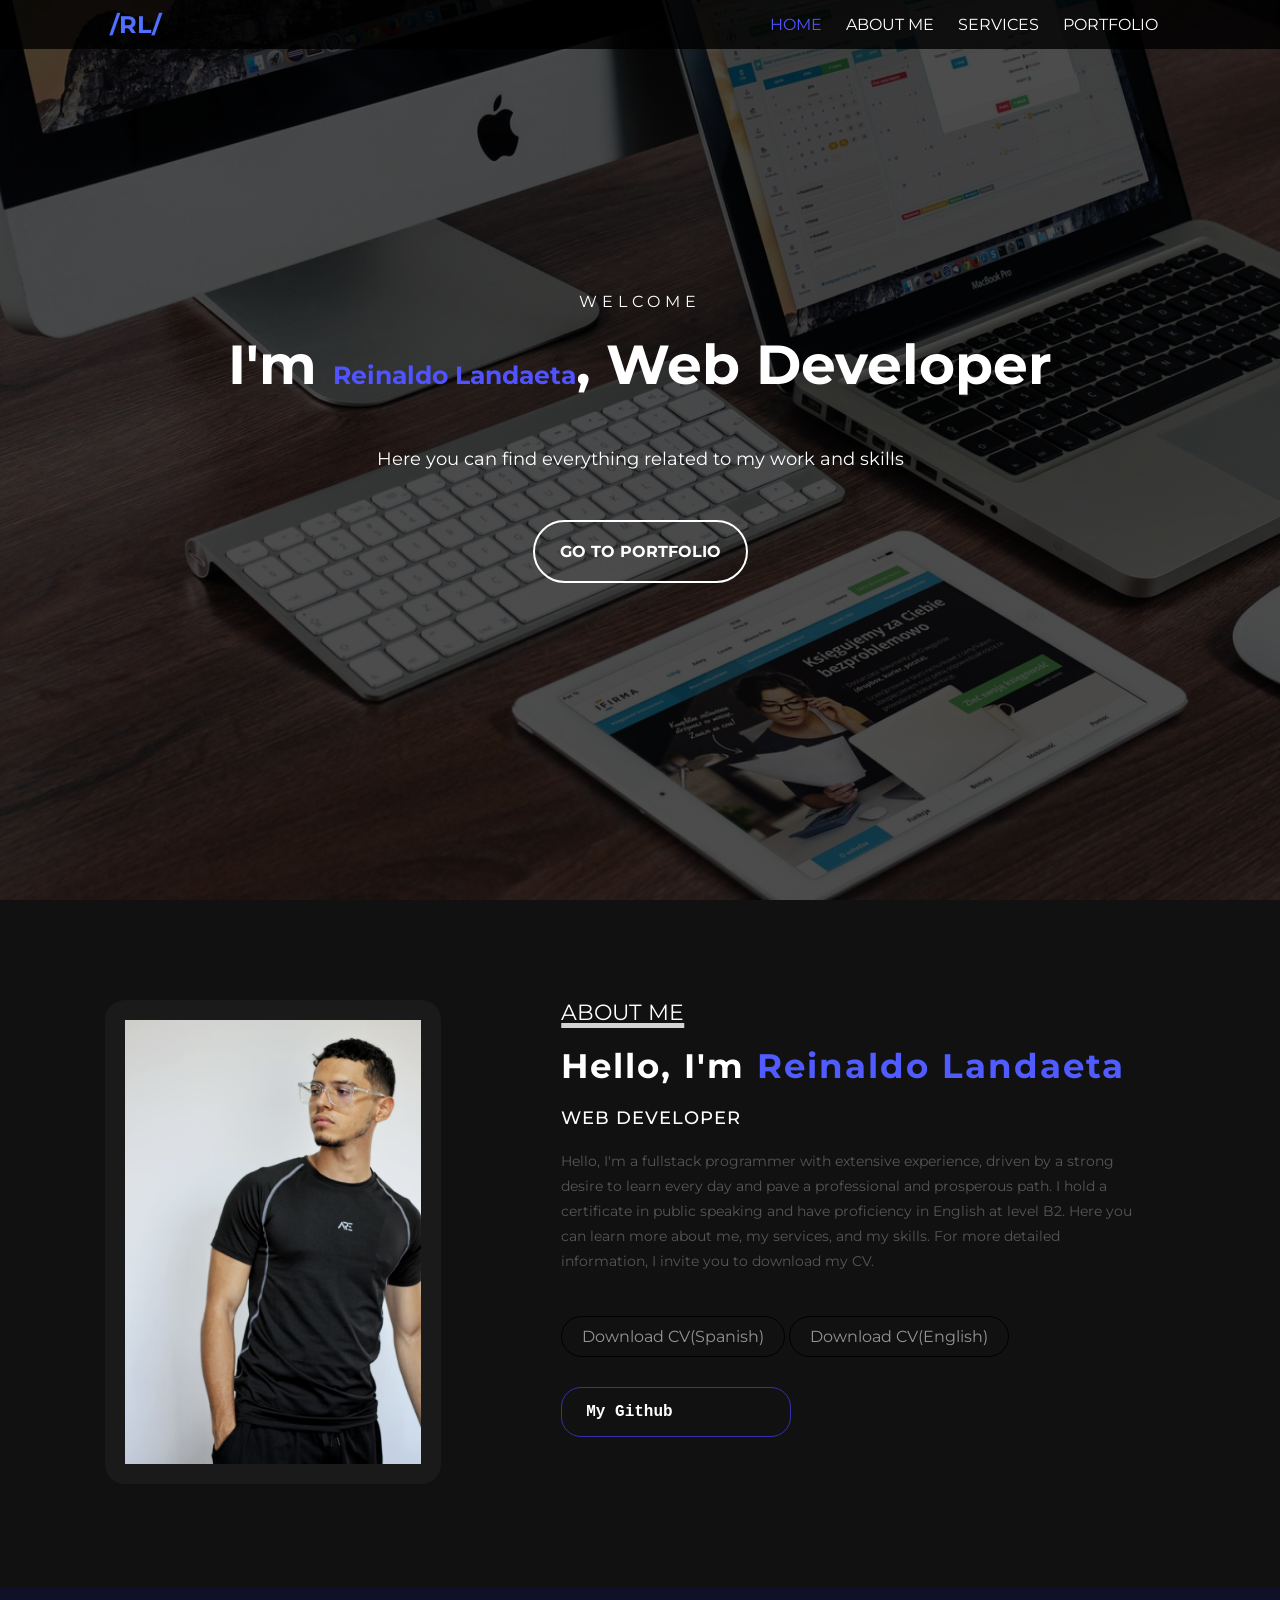
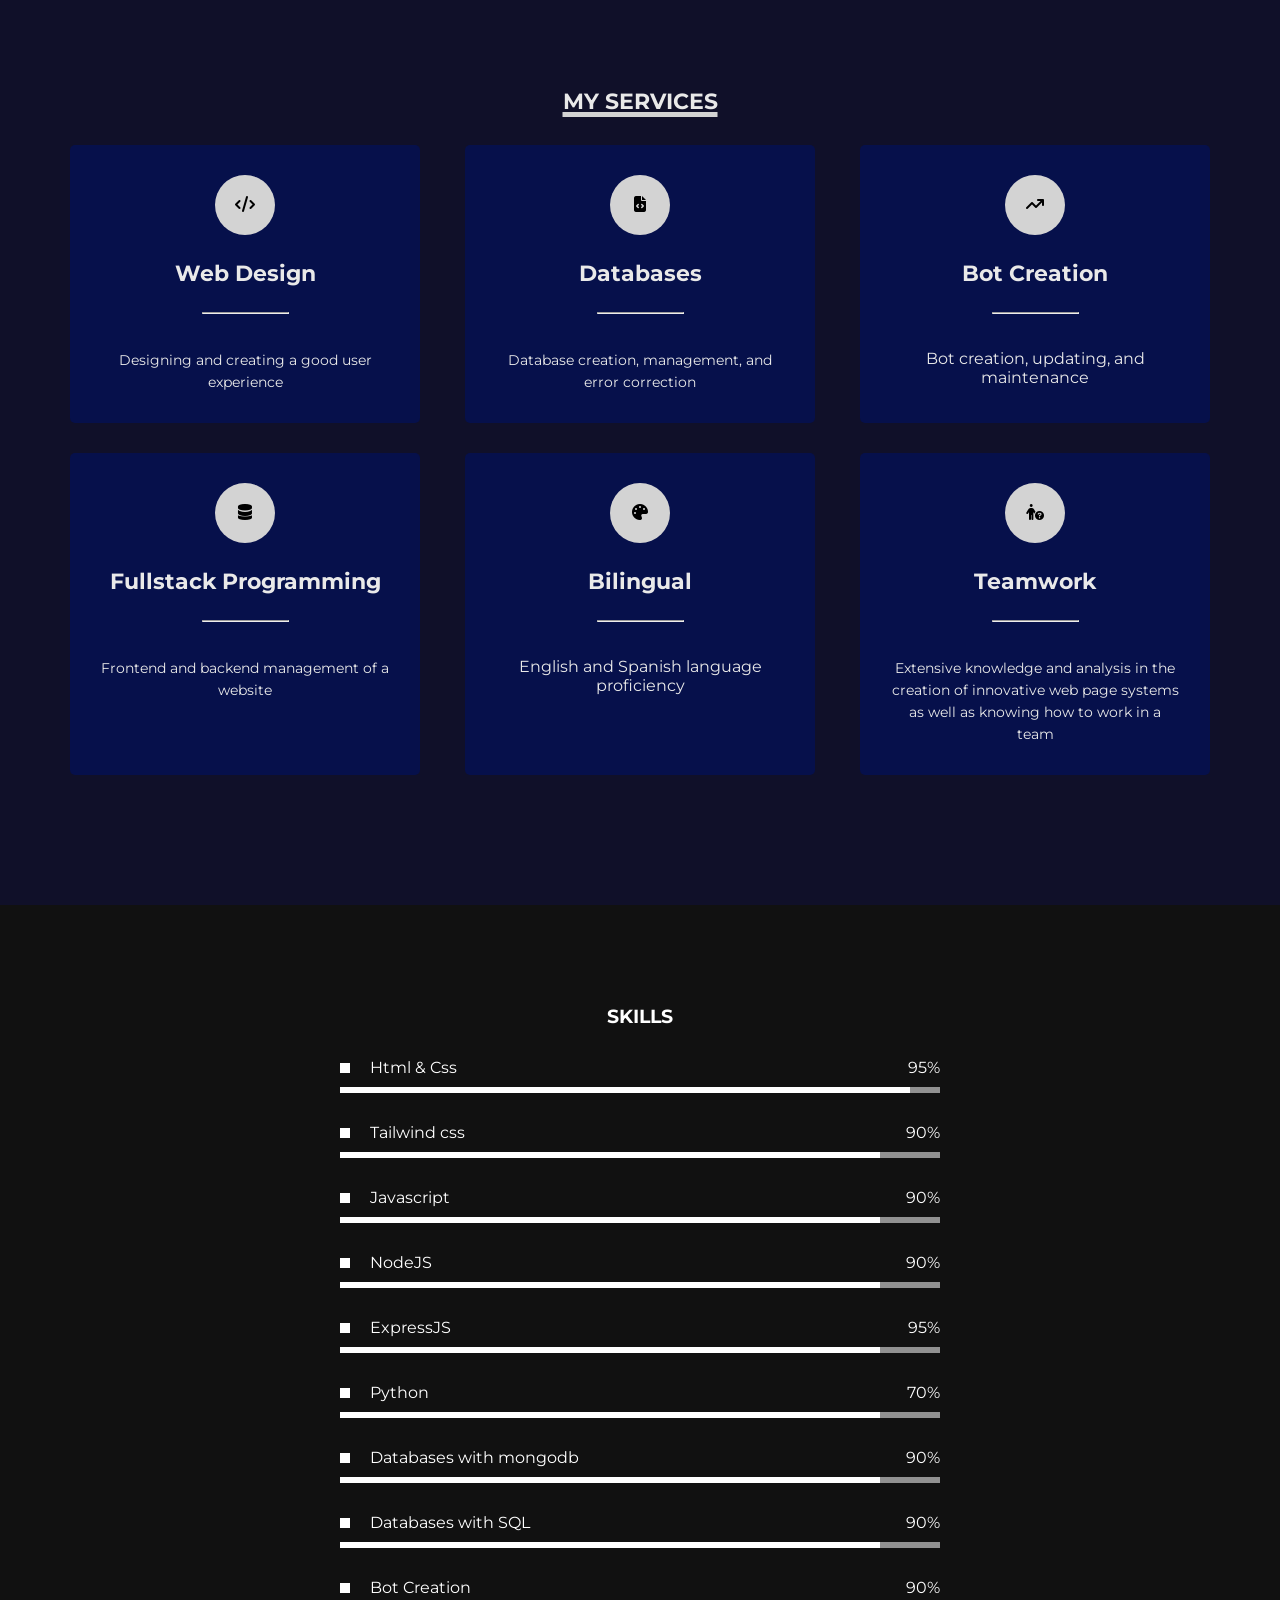
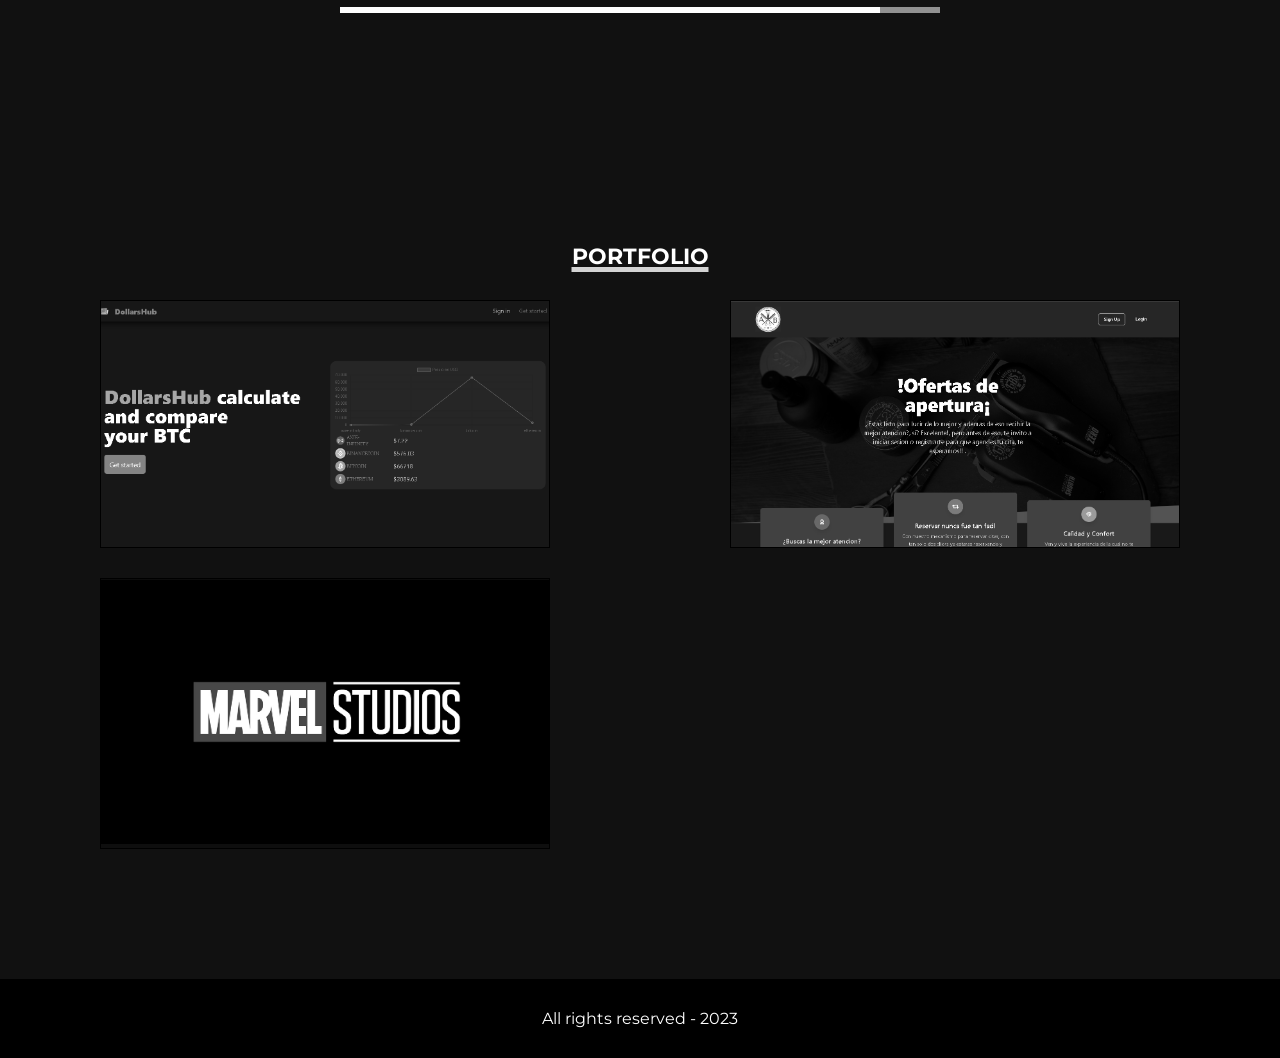
==== commit c13dc144: "Add files via upload" ====
--- a/index.html
+++ b/index.html
@@ -57,7 +57,7 @@
             <p>Hello, I'm a fullstack programmer with extensive experience, driven by a strong desire to learn every day and pave a professional and prosperous path. I hold a certificate in public speaking and have proficiency in English at level B2. Here you can learn more about me, my services, and my skills. For more detailed information, I invite you to download my CV.</p>
             <a href="Reinaldo Landaeta CV (5).pdf">Download CV(Spanish)</a>
             <a href="Reinaldo Landaeta CV (ingles).pdf">Download CV(English)</a>
-            <a style="width:25%; font-weight: bold; color: white; font-family: 'Courier New', Courier, monospace; text-decoration: none; height: 30px; border-color: rgb(49, 49, 173); border-radius: 20px; display: flex; align-items: center; padding: 1.5rem;" href="https://github.com/REyyyy43">My Github</a>
+            <a href="https://github.com/REyyyy43" style="width:40%; font-weight: bold; color: white; font-family: 'Courier New', Courier, monospace; text-decoration: none; height: 30px; border-color: rgb(49, 49, 173); border-radius: 20px; display: flex; align-items: center; padding: 1.5rem;" >My Github</a>
         </div>
     </section>
 
@@ -149,7 +149,7 @@
         </div>
         <div class="skill">
             <div class="info">
-                <p> <span class="lista"> </span>Javascript & node.js</p>
+                <p> <span class="lista"> </span>Javascript</p>
                 <span class="porcentaje">90%</span>
             </div>
 
@@ -159,6 +159,36 @@
         </div>
         <div class="skill">
             <div class="info">
+                <p> <span class="lista"> </span>NodeJS</p>
+                <span class="porcentaje">90%</span>
+            </div>
+
+            <div class="barra">
+                <div class="" id="nj"></div>
+            </div>
+        </div>
+        <div class="skill">
+            <div class="info">
+                <p> <span class="lista"> </span>ExpressJS</p>
+                <span class="porcentaje">95%</span>
+            </div>
+
+            <div class="barra">
+                <div class="" id="Exp"></div>
+            </div>
+        </div>
+        <div class="skill">
+            <div class="info">
+                <p> <span class="lista"> </span>Python</p>
+                <span class="porcentaje">70%</span>
+            </div>
+
+            <div class="barra">
+                <div class="" id="Py"></div>
+            </div>
+        </div>
+        <div class="skill">
+            <div class="info">
                 <p> <span class="lista"> </span>Databases with mongodb</p>
                 <span class="porcentaje">90%</span>
             </div>
@@ -167,6 +197,17 @@
                 <div class="" id="ps"></div>
             </div>
         </div>
+        <div class="skill">
+            <div class="info">
+                <p> <span class="lista"> </span>Databases with SQL</p>
+                <span class="porcentaje">90%</span>
+            </div>
+
+            <div class="barra">
+                <div class="" id="sql"></div>
+            </div>
+        </div>
+
         <div class="skill">
             <div class="info">
                 <p> <span class="lista"> </span>Bot Creation</p>
--- a/estilo.css
+++ b/estilo.css
@@ -364,12 +364,33 @@
 
         .contenedor-skills .skill .barra .barra-progreso5 {
             background-color: #fff;
-            width: 90%;
+            width: 70%;
             height: 6px;
             animation: progreso4 2s forwards;
         }
 
         .contenedor-skills .skill .barra .barra-progreso6 {
+            background-color: #fff;
+            width: 95%;
+            height: 6px;
+            animation: progreso4 2s forwards;
+        }
+
+        .contenedor-skills .skill .barra .barra-progreso7 {
+            background-color: #fff;
+            width: 95%;
+            height: 6px;
+            animation: progreso4 2s forwards;
+        }
+
+        .contenedor-skills .skill .barra .barra-progreso8 {
+            background-color: #fff;
+            width: 95%;
+            height: 6px;
+            animation: progreso4 2s forwards;
+        }
+
+        .contenedor-skills .skill .barra .barra-progreso9 {
             background-color: #fff;
             width: 95%;
             height: 6px;
@@ -417,10 +438,50 @@
                 width: 0;
             }
             100% {
-                 width: 90%;
+                 width: 70%;
             }
         
     }
+
+    @keyframes progreso6 {
+        0% {
+            width: 0;
+        }
+        100% {
+             width: 90%;
+        }
+    
+}
+
+@keyframes progreso7 {
+    0% {
+        width: 0;
+    }
+    100% {
+         width: 90%;
+    }
+
+}
+
+@keyframes progreso8 {
+    0% {
+        width: 0;
+    }
+    100% {
+         width: 90%;
+    }
+
+}
+
+@keyframes progreso9 {
+    0% {
+        width: 0;
+    }
+    100% {
+         width: 90%;
+    }
+
+}
 
         /* *********************/
         /* seccion P O R T F O L I O */
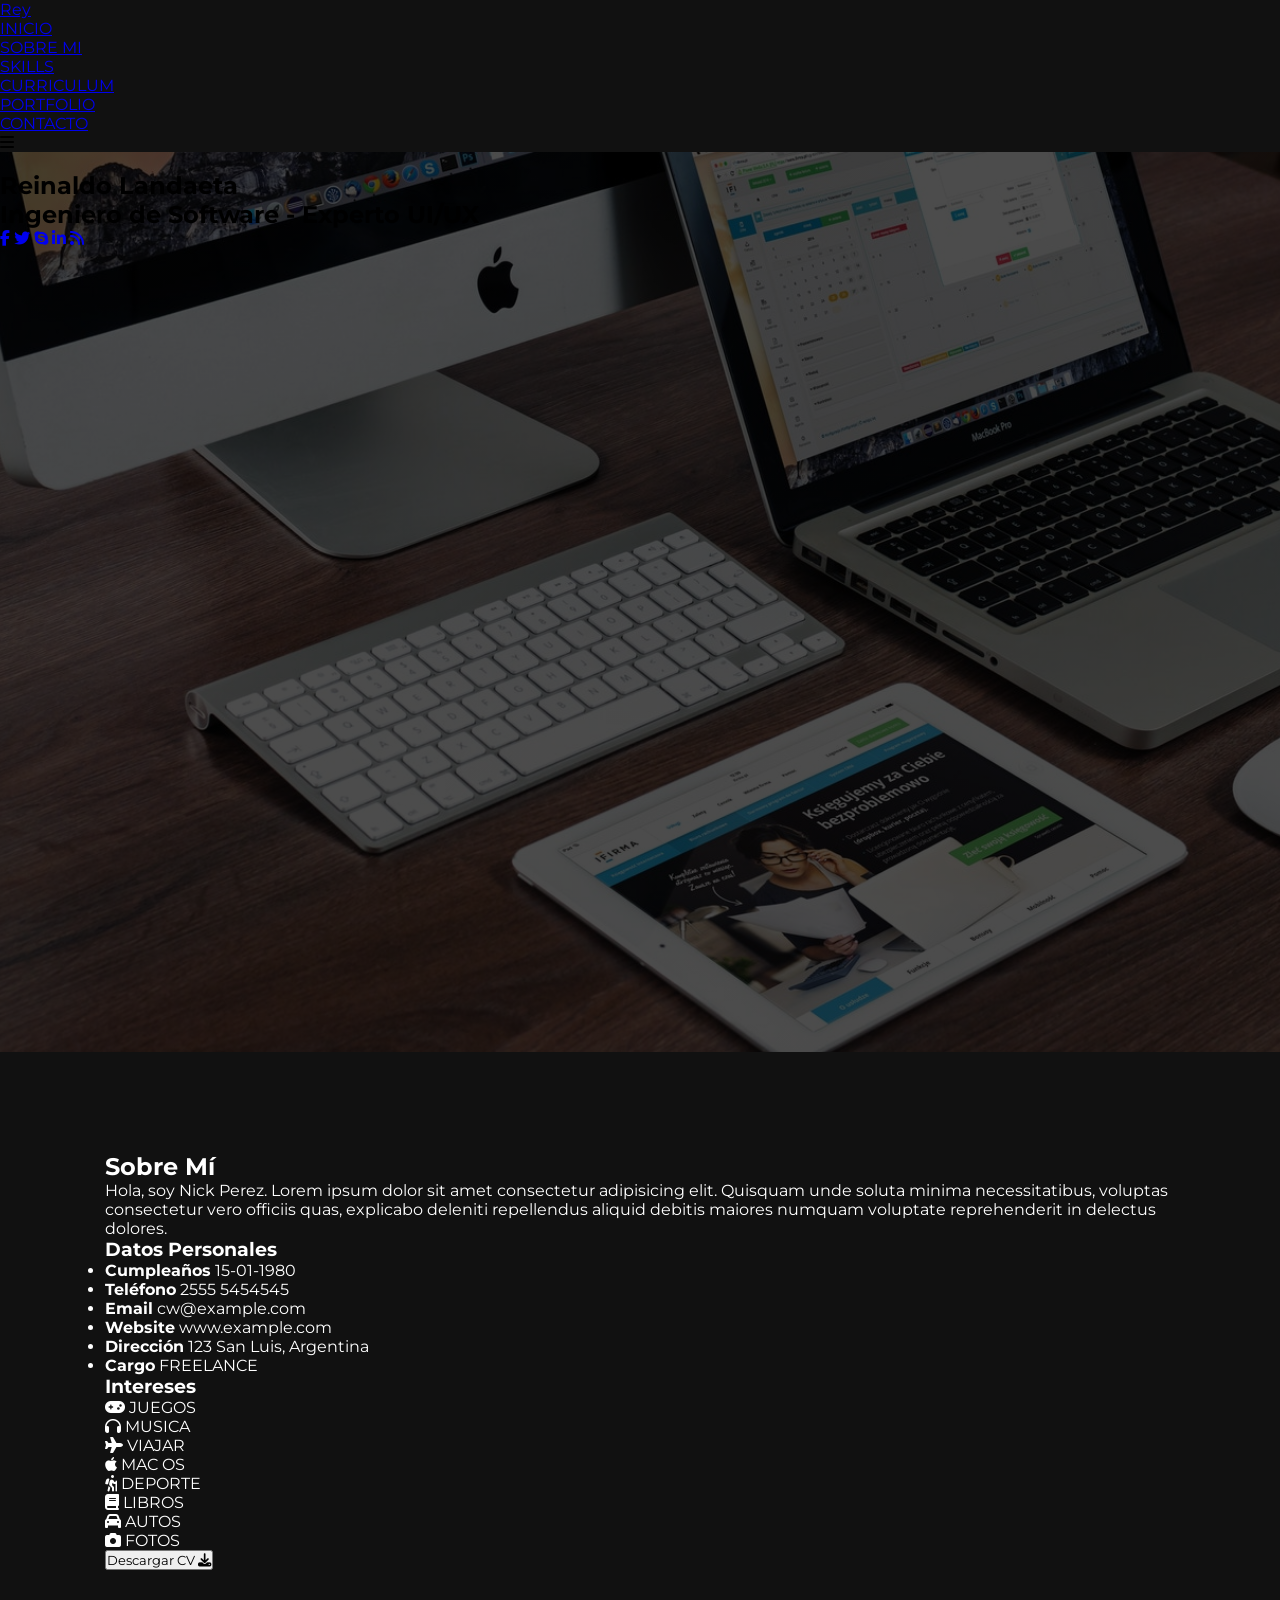
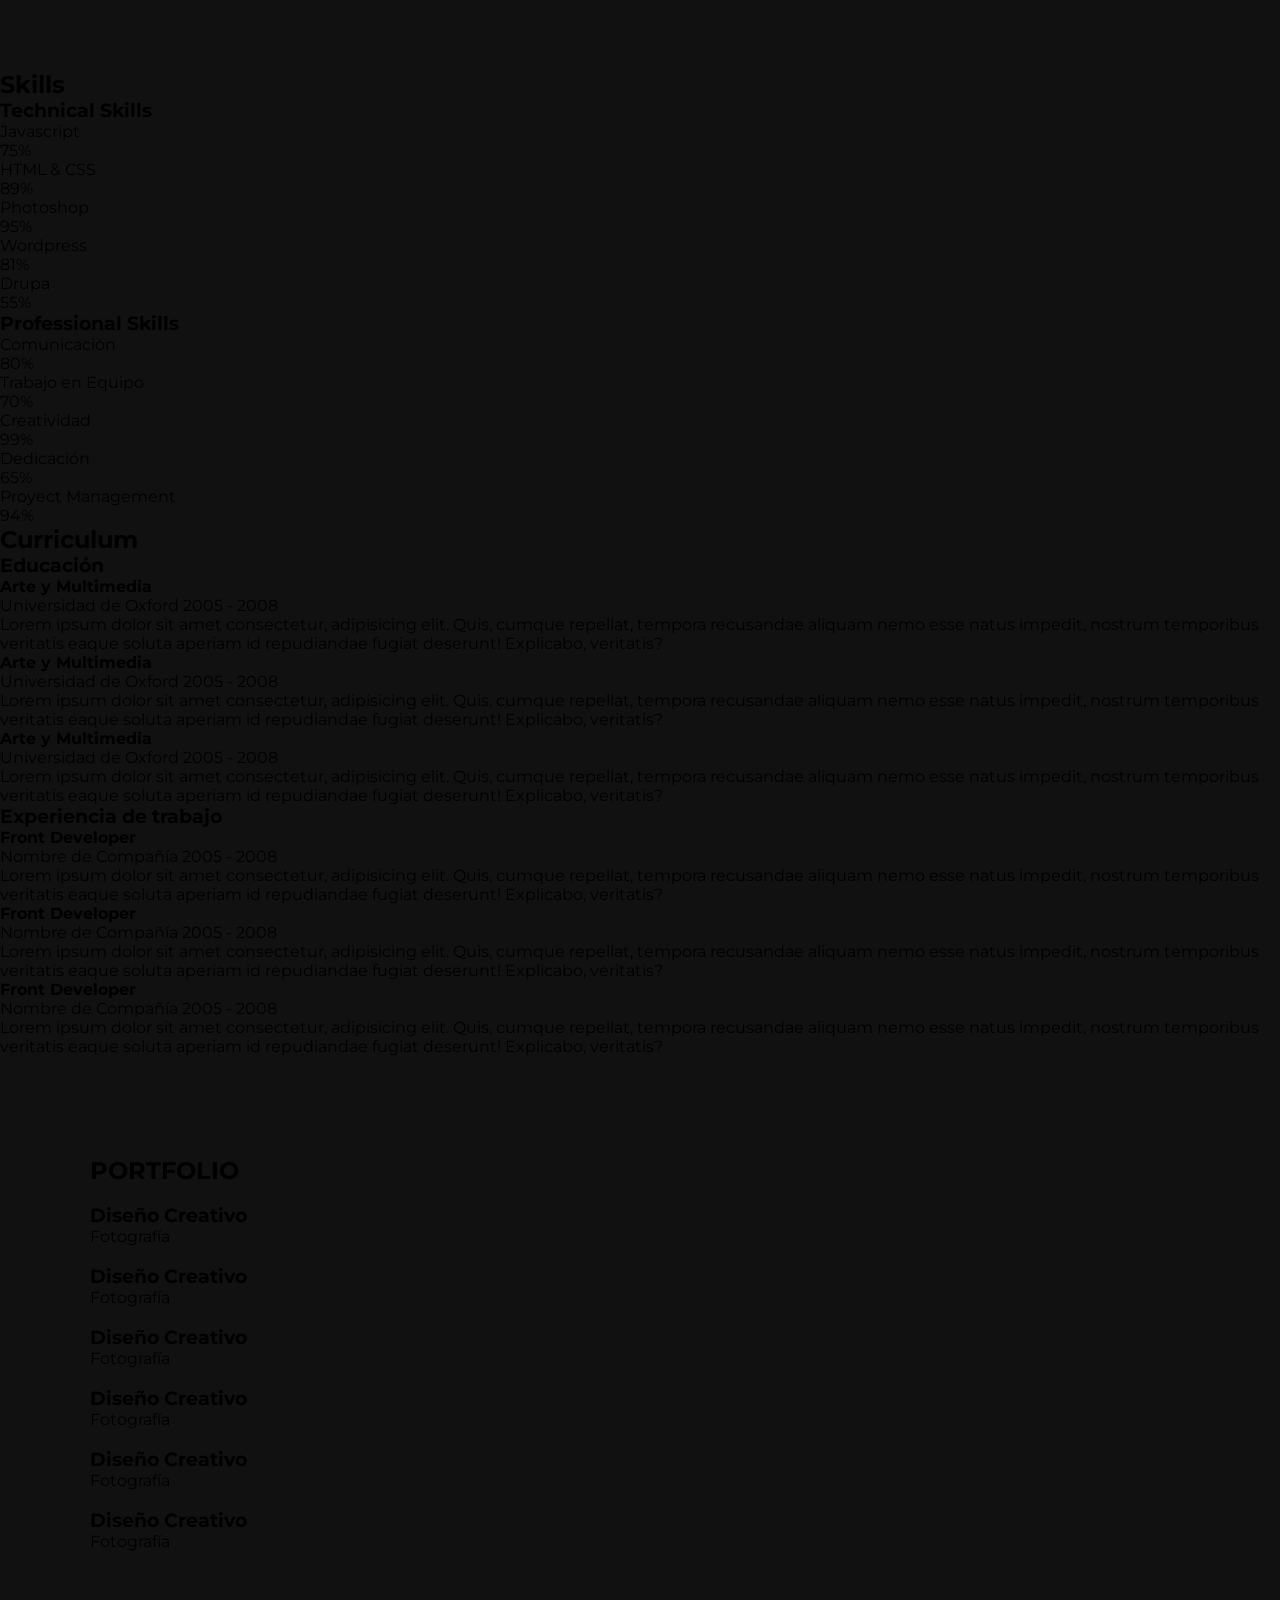
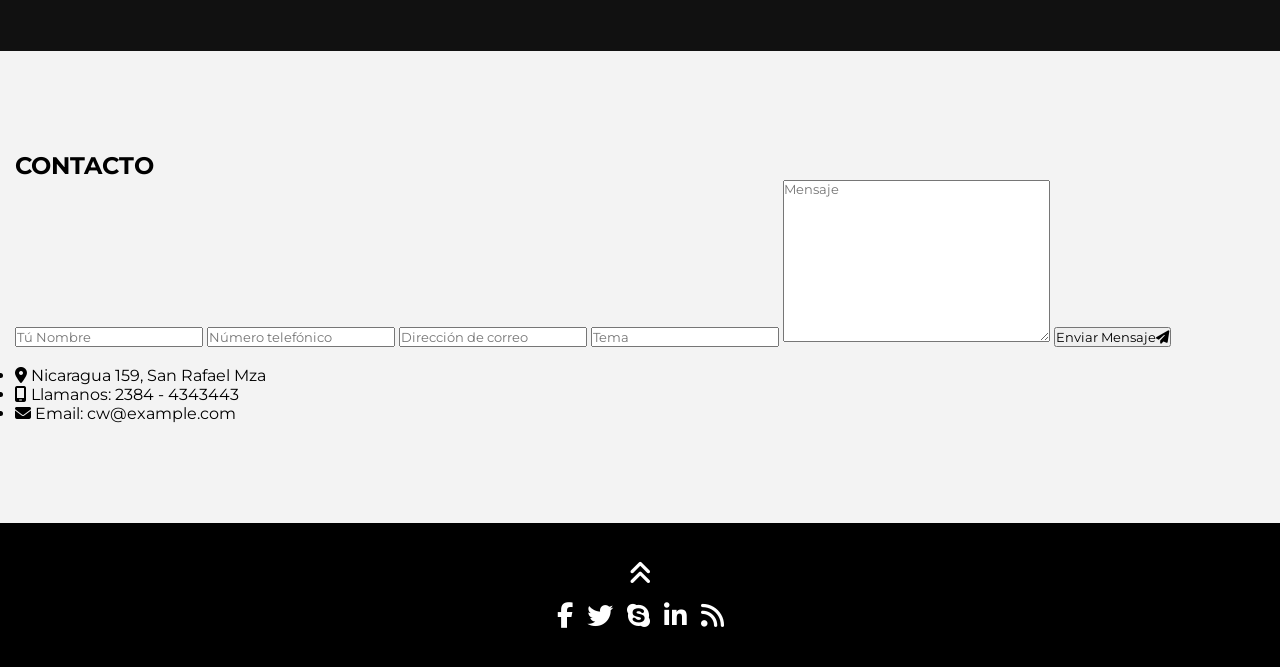
==== commit 491c6555: "Update index.html" ====
--- a/index.html
+++ b/index.html
@@ -1,269 +1,412 @@
 <!DOCTYPE html>
-<html lang="en">
-
+<html lang="es">
 <head>
     <meta charset="UTF-8">
     <meta http-equiv="X-UA-Compatible" content="IE=edge">
-    <meta name="viewport" content="width=device-width, initial-scale=1.0 user-scalable=no">
-    <link rel="stylesheet" href="https://cdnjs.cloudflare.com/ajax/libs/font-awesome/6.1.1/css/all.min.css" integrity="sha512-KfkfwYDsLkIlwQp6LFnl8zNdLGxu9YAA1QvwINks4PhcElQSvqcyVLLD9aMhXd13uQjoXtEKNosOWaZqXgel0g==" crossorigin="anonymous" referrerpolicy="no-referrer"
-    />
+    <meta name="viewport" content="width=device-width, initial-scale=1.0">
+    <link rel="stylesheet" href="https://cdnjs.cloudflare.com/ajax/libs/font-awesome/6.1.2/css/all.min.css" integrity="sha512-1sCRPdkRXhBV2PBLUdRb4tMg1w2YPf37qatUFeS7zlBy7jJI8Lf4VHwWfZZfpXtYSLy85pkm9GaYVYMfw5BC1A==" crossorigin="anonymous" referrerpolicy="no-referrer" />
+    <title>Portfolio</title>
     <link rel="stylesheet" href="estilo.css">
-    <title>LP Web Developer</title>
 </head>
-
 <body>
-    <!-- SECTION START -->
-    <section id="inicio">
-        <div class="contenido">
-            <header>
-                <div class="contenido-header">
-                    <h1>/RL/</h1>
-                    <nav id="nav" class="">
-                        <ul id="links">
-                            <li><a href="#inicio" class="seleccionado" onclick="seleccionar(this)">HOME</a></li>
-                            <li><a href="#sobremi" onclick="seleccionar(this)">ABOUT ME</a></li>
-                            <li><a href="#servicios" onclick="seleccionar(this)">SERVICES</a></li>
-                            <li><a href="#portfolio" onclick="seleccionar(this)">PORTFOLIO</a></li>
+    <!-- MENU ENCABEZADO -->
+    <div class="contenedor-header">
+        <header>
+            <div class="logo">
+                <a href="#">Rey</a>
+            </div>
+            <nav id="nav">
+                <ul>
+                    <li><a href="#inicio" onclick="seleccionar()">INICIO</a></li>
+                    <li><a href="#sobremi" onclick="seleccionar()">SOBRE MI</a></li>
+                    <li><a href="#skills" onclick="seleccionar()">SKILLS</a></li>
+                    <li><a href="#curriculum" onclick="seleccionar()">CURRICULUM</a></li>
+                    <li><a href="#portfolio" onclick="seleccionar()">PORTFOLIO</a></li>
+                    <li><a href="#contacto" onclick="seleccionar()">CONTACTO</a></li>
+                </ul>
+            </nav>
+            <div class="nav-responsive" onclick="mostrarOcultarMenu()">
+                <i class="fa-solid fa-bars"></i>
+            </div>
+        </header>
+    </div>
+
+    <!-- SECCION INICIO -->
+    <section id="inicio" class="inicio">
+        <div class="contenido-banner">
+            <div class="contenedor-img">
+                <img src="img/hero.png" alt="">
+            </div>
+            <h1>Reinaldo Landaeta</h1>
+            <h2>Ingeniero de Software - Experto UI/UX</h2>
+            <div class="redes">
+                <a href="#"><i class="fa-brands fa-facebook-f"></i></a>
+                <a href="#"><i class="fa-brands fa-twitter"></i></a>
+                <a href="#"><i class="fa-brands fa-skype"></i></a>
+                <a href="#"><i class="fa-brands fa-linkedin-in"></i></a>
+                <a href="#"><i class="fa-solid fa-rss"></i></a>
+            </div>
+        </div>
+    </section>
+
+    <!-- SECCION SOBRE MI -->
+    <section id="sobremi" class="sobremi">
+        <div class="contenido-seccion">
+            <h2>Sobre Mí</h2>
+            <p><span>Hola, soy Nick Perez.</span> Lorem ipsum dolor sit amet consectetur adipisicing elit. Quisquam unde soluta minima necessitatibus, voluptas consectetur vero officiis quas, explicabo deleniti repellendus aliquid debitis maiores numquam voluptate reprehenderit in delectus dolores.</p>
+
+            <div class="fila">
+                <!-- datos personales -->
+                <div class="col">
+                    <h3>Datos Personales</h3>
+                    <ul>
+                        <li>
+                            <strong>Cumpleaños</strong>
+                            15-01-1980
+                        </li>
+                        <li>
+                            <strong>Teléfono</strong>
+                            2555 5454545
+                        </li>
+                        <li>
+                            <strong>Email</strong>
+                            cw@example.com
+                        </li>
+                        <li>
+                            <strong>Website</strong>
+                            www.example.com
+                        </li>
+                        <li>
+                            <strong>Dirección</strong>
+                            123 San Luis, Argentina
+                        </li>
+                        <li>
+                            <strong>Cargo</strong>
+                            <span>FREELANCE</span>
+                        </li>
+                    </ul>
+                </div>
+
+                <!-- intereses -->
+                <div class="col">
+                    <h3>Intereses</h3>
+                    <div class="contenedor-intereses">
+                        <div class="interes">
+                            <i class="fa-solid fa-gamepad"></i>
+                            <span>JUEGOS</span>
+                        </div>
+                        <div class="interes">
+                            <i class="fa-solid fa-headphones"></i>
+                            <span>MUSICA</span>
+                        </div>
+                        <div class="interes">
+                            <i class="fa-solid fa-plane"></i>
+                            <span>VIAJAR</span>
+                        </div>
+                        <div class="interes">
+                            <i class="fa-brands fa-apple"></i>
+                            <span>MAC OS</span>
+                        </div>
+                        <div class="interes">
+                            <i class="fa-solid fa-person-hiking"></i>
+                            <span>DEPORTE</span>
+                        </div>
+                        <div class="interes">
+                            <i class="fa-solid fa-book"></i>
+                            <span>LIBROS</span>
+                        </div>
+                        <div class="interes">
+                            <i class="fa-solid fa-car"></i>
+                            <span>AUTOS</span>
+                        </div>
+                        <div class="interes">
+                            <i class="fa-solid fa-camera"></i>
+                            <span>FOTOS</span>
+                        </div>
+                        
+                    </div>
+                </div>
+            </div>
+            <button>
+                Descargar CV <i class="fa-solid fa-download"></i>
+                <span class="overlay"></span>
+            </button>
+        </div>
+    </section>
+
+    <!-- SECCION SKILLS -->
+    <section class="skills" id="skills">
+        <div class="contenido-seccion">
+            <h2>Skills</h2>
+            <div class="fila">
+                <!-- Technical Skill -->
+                <div class="col">
+                    <h3>Technical Skills</h3>
+                    <div class="skill">
+                        <span>Javascript</span>
+                        <div class="barra-skill">
+                            <div class="progreso">
+                                <span>75%</span>
+                            </div>
+                        </div>
+                    </div>
+                    <div class="skill">
+                        <span>HTML & CSS</span>
+                        <div class="barra-skill">
+                            <div class="progreso">
+                                <span>89%</span>
+                            </div>
+                        </div>
+                    </div>
+                    <div class="skill">
+                        <span>Photoshop</span>
+                        <div class="barra-skill">
+                            <div class="progreso">
+                                <span>95%</span>
+                            </div>
+                        </div>
+                    </div>
+                    <div class="skill">
+                        <span>Wordpress</span>
+                        <div class="barra-skill">
+                            <div class="progreso">
+                                <span>81%</span>
+                            </div>
+                        </div>
+                    </div>
+                    <div class="skill">
+                        <span>Drupa</span>
+                        <div class="barra-skill">
+                            <div class="progreso">
+                                <span>55%</span>
+                            </div>
+                        </div>
+                    </div>
+                </div>
+                <!-- Professional Skills -->
+                <div class="col">
+                    <h3>Professional Skills</h3>
+                    <div class="skill">
+                        <span>Comunicación</span>
+                        <div class="barra-skill">
+                            <div class="progreso">
+                                <span>80%</span>
+                            </div>
+                        </div>
+                    </div>
+                    <div class="skill">
+                        <span>Trabajo en Equipo</span>
+                        <div class="barra-skill">
+                            <div class="progreso">
+                                <span>70%</span>
+                            </div>
+                        </div>
+                    </div>
+                    <div class="skill">
+                        <span>Creatividad</span>
+                        <div class="barra-skill">
+                            <div class="progreso">
+                                <span>99%</span>
+                            </div>
+                        </div>
+                    </div>
+                    <div class="skill">
+                        <span>Dedicación</span>
+                        <div class="barra-skill">
+                            <div class="progreso">
+                                <span>65%</span>
+                            </div>
+                        </div>
+                    </div>
+                    <div class="skill">
+                        <span>Proyect Management</span>
+                        <div class="barra-skill">
+                            <div class="progreso">
+                                <span>94%</span>
+                            </div>
+                        </div>
+                    </div>
+                </div>
+            </div>
+        </div>
+    </section>
+
+    <!-- SECCION CURRICULUM -->
+    <section id="curriculum" class="curriculum">
+        <div class="contenido-seccion">
+            <h2>Curriculum</h2>
+            <div class="fila">
+                <div class="col izquierda">
+                    <h3>Educación</h3>
+                    <div class="item izq">
+                        <h4>Arte y Multimedia</h4>
+                        <span class="casa">Universidad de Oxford</span>
+                        <span class="fecha">2005 - 2008</span>
+                        <p>Lorem ipsum dolor sit amet consectetur, adipisicing elit. Quis, cumque repellat, tempora recusandae aliquam nemo esse natus impedit, nostrum temporibus veritatis eaque soluta aperiam id repudiandae fugiat deserunt! Explicabo, veritatis?</p>
+                        <div class="conectori">
+                            <div class="circuloi"></div>
+                        </div>
+                    </div>
+                    <div class="item izq">
+                        <h4>Arte y Multimedia</h4>
+                        <span class="casa">Universidad de Oxford</span>
+                        <span class="fecha">2005 - 2008</span>
+                        <p>Lorem ipsum dolor sit amet consectetur, adipisicing elit. Quis, cumque repellat, tempora recusandae aliquam nemo esse natus impedit, nostrum temporibus veritatis eaque soluta aperiam id repudiandae fugiat deserunt! Explicabo, veritatis?</p>
+                        <div class="conectori">
+                            <div class="circuloi"></div>
+                        </div>
+                    </div>
+                    <div class="item izq">
+                        <h4>Arte y Multimedia</h4>
+                        <span class="casa">Universidad de Oxford</span>
+                        <span class="fecha">2005 - 2008</span>
+                        <p>Lorem ipsum dolor sit amet consectetur, adipisicing elit. Quis, cumque repellat, tempora recusandae aliquam nemo esse natus impedit, nostrum temporibus veritatis eaque soluta aperiam id repudiandae fugiat deserunt! Explicabo, veritatis?</p>
+                        <div class="conectori">
+                            <div class="circuloi"></div>
+                        </div>
+                    </div>
+                </div>
+
+                <div class="col derecha">
+                    <h3>Experiencia de trabajo</h3>
+                    <div class="item der">
+                        <h4>Front Developer</h4>
+                        <span class="casa">Nombre de Compañía</span>
+                        <span class="fecha">2005 - 2008</span>
+                        <p>Lorem ipsum dolor sit amet consectetur, adipisicing elit. Quis, cumque repellat, tempora recusandae aliquam nemo esse natus impedit, nostrum temporibus veritatis eaque soluta aperiam id repudiandae fugiat deserunt! Explicabo, veritatis?</p>
+                        <div class="conectord">
+                            <div class="circulod"></div>
+                        </div>
+                    </div>
+                    <div class="item der">
+                        <h4>Front Developer</h4>
+                        <span class="casa">Nombre de Compañía</span>
+                        <span class="fecha">2005 - 2008</span>
+                        <p>Lorem ipsum dolor sit amet consectetur, adipisicing elit. Quis, cumque repellat, tempora recusandae aliquam nemo esse natus impedit, nostrum temporibus veritatis eaque soluta aperiam id repudiandae fugiat deserunt! Explicabo, veritatis?</p>
+                        <div class="conectord">
+                            <div class="circulod"></div>
+                        </div>
+                    </div>
+                    <div class="item der">
+                        <h4>Front Developer</h4>
+                        <span class="casa">Nombre de Compañía</span>
+                        <span class="fecha">2005 - 2008</span>
+                        <p>Lorem ipsum dolor sit amet consectetur, adipisicing elit. Quis, cumque repellat, tempora recusandae aliquam nemo esse natus impedit, nostrum temporibus veritatis eaque soluta aperiam id repudiandae fugiat deserunt! Explicabo, veritatis?</p>
+                        <div class="conectord">
+                            <div class="circulod"></div>
+                        </div>
+                    </div>
+                </div>
+            </div>
+        </div>
+    </section>
+
+    <!-- SECCION PORTFOLIO -->
+    <section id="portfolio" class="portfolio">
+        <div class="contenido-seccion">
+            <h2>PORTFOLIO</h2>
+            <div class="galeria">
+                <div class="proyecto">
+                    <img src="img/p1.jpg" alt="">
+                    <div class="overlay">
+                        <h3>Diseño Creativo</h3>
+                        <p>Fotografía</p>
+                    </div>
+                </div>
+                <div class="proyecto">
+                    <img src="img/p2.jpg" alt="">
+                    <div class="overlay">
+                        <h3>Diseño Creativo</h3>
+                        <p>Fotografía</p>
+                    </div>
+                </div>
+                <div class="proyecto">
+                    <img src="img/p3.jpg" alt="">
+                    <div class="overlay">
+                        <h3>Diseño Creativo</h3>
+                        <p>Fotografía</p>
+                    </div>
+                </div>
+                <div class="proyecto">
+                    <img src="img/p4.jpg" alt="">
+                    <div class="overlay">
+                        <h3>Diseño Creativo</h3>
+                        <p>Fotografía</p>
+                    </div>
+                </div>
+                <div class="proyecto">
+                    <img src="img/p5.jpg" alt="">
+                    <div class="overlay">
+                        <h3>Diseño Creativo</h3>
+                        <p>Fotografía</p>
+                    </div>
+                </div>
+                <div class="proyecto">
+                    <img src="img/p6.jpg" alt="">
+                    <div class="overlay">
+                        <h3>Diseño Creativo</h3>
+                        <p>Fotografía</p>
+                    </div>
+                </div>
+            </div>
+        </div>
+    </section>
+
+    <!-- SECCION CONTACTO -->
+    <section id="contacto" class="contacto">
+        <div class="contenido-seccion">
+            <h2>CONTACTO</h2>
+            <div class="fila">
+                <!-- Formulario -->
+                <div class="col">
+                    <input type="text" placeholder="Tú Nombre">
+                    <input type="text" placeholder="Número telefónico">
+                    <input type="text" placeholder="Dirección de correo">
+                    <input type="text" placeholder="Tema">
+                    <textarea name="" id="" cols="30" rows="10" placeholder="Mensaje"></textarea>
+                    <button>
+                        Enviar Mensaje<i class="fa-solid fa-paper-plane"></i>
+                        <span class="overlay"></span>
+                    </button>
+                </div>
+                <!-- Mapa -->
+                <div class="col">
+                    <img src="img/ubicacion.png" alt="">
+                    <div class="info">
+                        <ul>
+                            <li>
+                                <i class="fa-solid fa-location-dot"></i>
+                                Nicaragua 159, San Rafael Mza
+                            </li>
+                            <li>
+                                <i class="fa-solid fa-mobile-screen"></i>
+                                Llamanos: 2384 - 4343443 
+                            </li>
+                            <li>
+                                <i class="fa-solid fa-envelope"></i>
+                                Email: cw@example.com
+                            </li>
                         </ul>
-                    </nav>
-
-                    <!-- Responsive Menu Icon -->
-                    <div id="icono-nav" onclick="responsiveMenu()">
-                        <i class="fa-solid fa-bars"></i>
-                    </div>
-
-
-                   
-                </div>
-            </header>
-            <div class="presentacion">
-                <p class="bienvenida">Welcome</p>
-                <h2>I'm <span>Reinaldo Landaeta</span>, Web Developer</h2>
-                <p class="descripcion">Here you can find everything related to my work and skills</p>
-                <a href="#portfolio">Go to Portfolio</a>
-            </div>
-        </div>
-    </section>
-
-    <!-- ABOUT ME SECTION -->
-    <section id="sobremi">
-        <div class="contenedor-foto">
-            <img src="img/foto.jpeg" alt="">
-        </div>
-        <div class="sobremi">
-            <p class="titulo-seccion">About Me</p>
-            <h2>Hello, I'm <span>Reinaldo Landaeta</span> </h2>
-            <h3>Web Developer</h3>
-            <p>Hello, I'm a fullstack programmer with extensive experience, driven by a strong desire to learn every day and pave a professional and prosperous path. I hold a certificate in public speaking and have proficiency in English at level B2. Here you can learn more about me, my services, and my skills. For more detailed information, I invite you to download my CV.</p>
-            <a href="Reinaldo Landaeta CV (5).pdf">Download CV(Spanish)</a>
-            <a href="Reinaldo Landaeta CV (ingles).pdf">Download CV(English)</a>
-            <a href="https://github.com/REyyyy43" style="width:40%; font-weight: bold; color: white; font-family: 'Courier New', Courier, monospace; text-decoration: none; height: 30px; border-color: rgb(49, 49, 173); border-radius: 20px; display: flex; align-items: center; padding: 1.5rem;" >My Github</a>
-        </div>
-    </section>
-
-    <!-- SERVICES SECTION -->
-    <section id="servicios">
-        <h3 class="titulo-seccion">MY SERVICES</h3>
-        <div class="fila">
-            <div class="servicio">
-                <span class="icono"> <i class="fa-solid fa-code"></i></span>
-                <h4>Web Design</h4>
-                <hr>
-                <ul class="servicios-tag">
-                   
-                </ul>
-              <p>Designing and creating a good user experience</p>
-            </div>
-            <div class="servicio">
-                <span class="icono"><i class="fa-solid fa-file-code"></i></span>
-                <h4>Databases</h4>
-                <hr>
-                <ul class="servicios-tag">
-                   
-                </ul>
-               <p>Database creation, management, and error correction</p>
-            </div>
-            <div class="servicio">
-                <span class="icono"><i class="fa-solid fa-arrow-trend-up"></i></span>
-                <h4>Bot Creation</h4>
-                <hr>
-                <ul class="servicios-tag">
-                   
-                </ul>
-               Bot creation, updating, and maintenance
-            </div>
-        </div>
-        <div class="fila">
-            <div class="servicio">
-                <span class="icono"><i class="fa-solid fa-database"></i></span>
-                <h4>Fullstack Programming</h4>
-                <hr>
-                <ul class="servicios-tag">
-                   
-                </ul>
-               <p>Frontend and backend management of a website</p>
-            </div>
-            <div class="servicio">
-                <span class="icono"><i class="fa-solid fa-palette"></i></span>
-                <h4>Bilingual</h4>
-                <hr>
-                <ul class="servicios-tag">
-                   
-                </ul>
-                English and Spanish language proficiency
-            </div>
-            <div class="servicio">
-                <span class="icono"><i class="fa-solid fa-person-circle-question"></i></span>
-                <h4>Teamwork</h4>
-                <hr>
-                <ul class="servicios-tag">
-                   
-                </ul>
-                <p>Extensive knowledge and analysis in the creation of innovative web page systems as well as knowing how to work in a team</p>
-            </div>
-        </div>
-    </section>
-
-    <!-- SKILLS SECTION -->
-    <div class="contenedor-skills" id="skills">
-        <h3>SKILLS</h3>
-        <div class="skill">
-            <div class="info">
-                <p> <span class="lista"> </span>Html & Css</p>
-                <span class="porcentaje">95%</span>
-            </div>
-
-            <div class="barra">
-                <div class="" id="html"></div>
-            </div>
-        </div>
-        <div class="skill">
-            <div class="info">
-                <p> <span class="lista"> </span>Tailwind css</p>
-                <span class="porcentaje">90%</span>
-            </div>
-
-            <div class="barra">
-                <div class="" id="js"></div>
-            </div>
-        </div>
-        <div class="skill">
-            <div class="info">
-                <p> <span class="lista"> </span>Javascript</p>
-                <span class="porcentaje">90%</span>
-            </div>
-
-            <div class="barra">
-                <div class="" id="bd"></div>
-            </div>
-        </div>
-        <div class="skill">
-            <div class="info">
-                <p> <span class="lista"> </span>NodeJS</p>
-                <span class="porcentaje">90%</span>
-            </div>
-
-            <div class="barra">
-                <div class="" id="nj"></div>
-            </div>
-        </div>
-        <div class="skill">
-            <div class="info">
-                <p> <span class="lista"> </span>ExpressJS</p>
-                <span class="porcentaje">95%</span>
-            </div>
-
-            <div class="barra">
-                <div class="" id="Exp"></div>
-            </div>
-        </div>
-        <div class="skill">
-            <div class="info">
-                <p> <span class="lista"> </span>Python</p>
-                <span class="porcentaje">70%</span>
-            </div>
-
-            <div class="barra">
-                <div class="" id="Py"></div>
-            </div>
-        </div>
-        <div class="skill">
-            <div class="info">
-                <p> <span class="lista"> </span>Databases with mongodb</p>
-                <span class="porcentaje">90%</span>
-            </div>
-
-            <div class="barra">
-                <div class="" id="ps"></div>
-            </div>
-        </div>
-        <div class="skill">
-            <div class="info">
-                <p> <span class="lista"> </span>Databases with SQL</p>
-                <span class="porcentaje">90%</span>
-            </div>
-
-            <div class="barra">
-                <div class="" id="sql"></div>
-            </div>
-        </div>
-
-        <div class="skill">
-            <div class="info">
-                <p> <span class="lista"> </span>Bot Creation</p>
-                <span class="porcentaje">90%</span>
-            </div>
-
-            <div class="barra">
-                <div class="" id="pp"></div>
-            </div>
-        </div>
-    </div>
-
-    <!-- PORTFOLIO SECTION -->
-    <section id="portfolio">
-        <h3 class="titulo-seccion">Portfolio</h3>
-        <div class="fila">
-            <div class="proyecto">
-                <div class="overlay"></div>
-                <img src="img/proyecto1.jpg" alt="">
-                <div class="info">
-                    <h4>calculate your cryptocurrency favorite</h4>
-                    <a class="Buttonlink" href="https://dollarshub.onrender.com/">View Online</a>
-                </div>
-            </div>
-            <div class="proyecto">
-                <div class="overlay"></div>
-                <img src="img/proyecto2.jpg" alt="">
-                <div class="info">
-                    <h4>Barber Shop Project</h4>
-                   <a class="Buttonlink" href="https://barber-shop-q3y0.onrender.com/">View Online</a>
-                </div>
-            </div>
-        </div>
-        <div class="fila">
-            <div class="proyecto">
-                <div class="overlay"></div>
-                <img src="img/proyecto4.jpg" alt="">
-                <div class="info">
-                    <h4>Discord Project</h4>
-                    <p>This project is based on a database to search for movies and store your favorite movie in an SQL/SQlite database, (the code is on github and currently the bot is deactivated)</p>
-                    <a class="Buttonlink" href="https://github.com/REyyyy43">View in Github</a>
-            </div>
-         </div>
-
-         
-         
-    </section>
-
-    <!-- FOOTER SECTION -->
+                    </div>
+                </div>
+            </div>
+        </div>
+    </section>
+
+    <!-- footer -->
     <footer>
-        <p>All rights reserved - 2023</p>
-       
-
+        <a href="#inicio" class="arriba">
+            <i class="fa-solid fa-angles-up"></i>
+        </a>
+        <div class="redes">
+            <a href="#"><i class="fa-brands fa-facebook-f"></i></a>
+            <a href="#"><i class="fa-brands fa-twitter"></i></a>
+            <a href="#"><i class="fa-brands fa-skype"></i></a>
+            <a href="#"><i class="fa-brands fa-linkedin-in"></i></a>
+            <a href="#"><i class="fa-solid fa-rss"></i></a>
+        </div>
     </footer>
 
     <script src="script.js"></script>
 </body>
-
-</html>+</html>
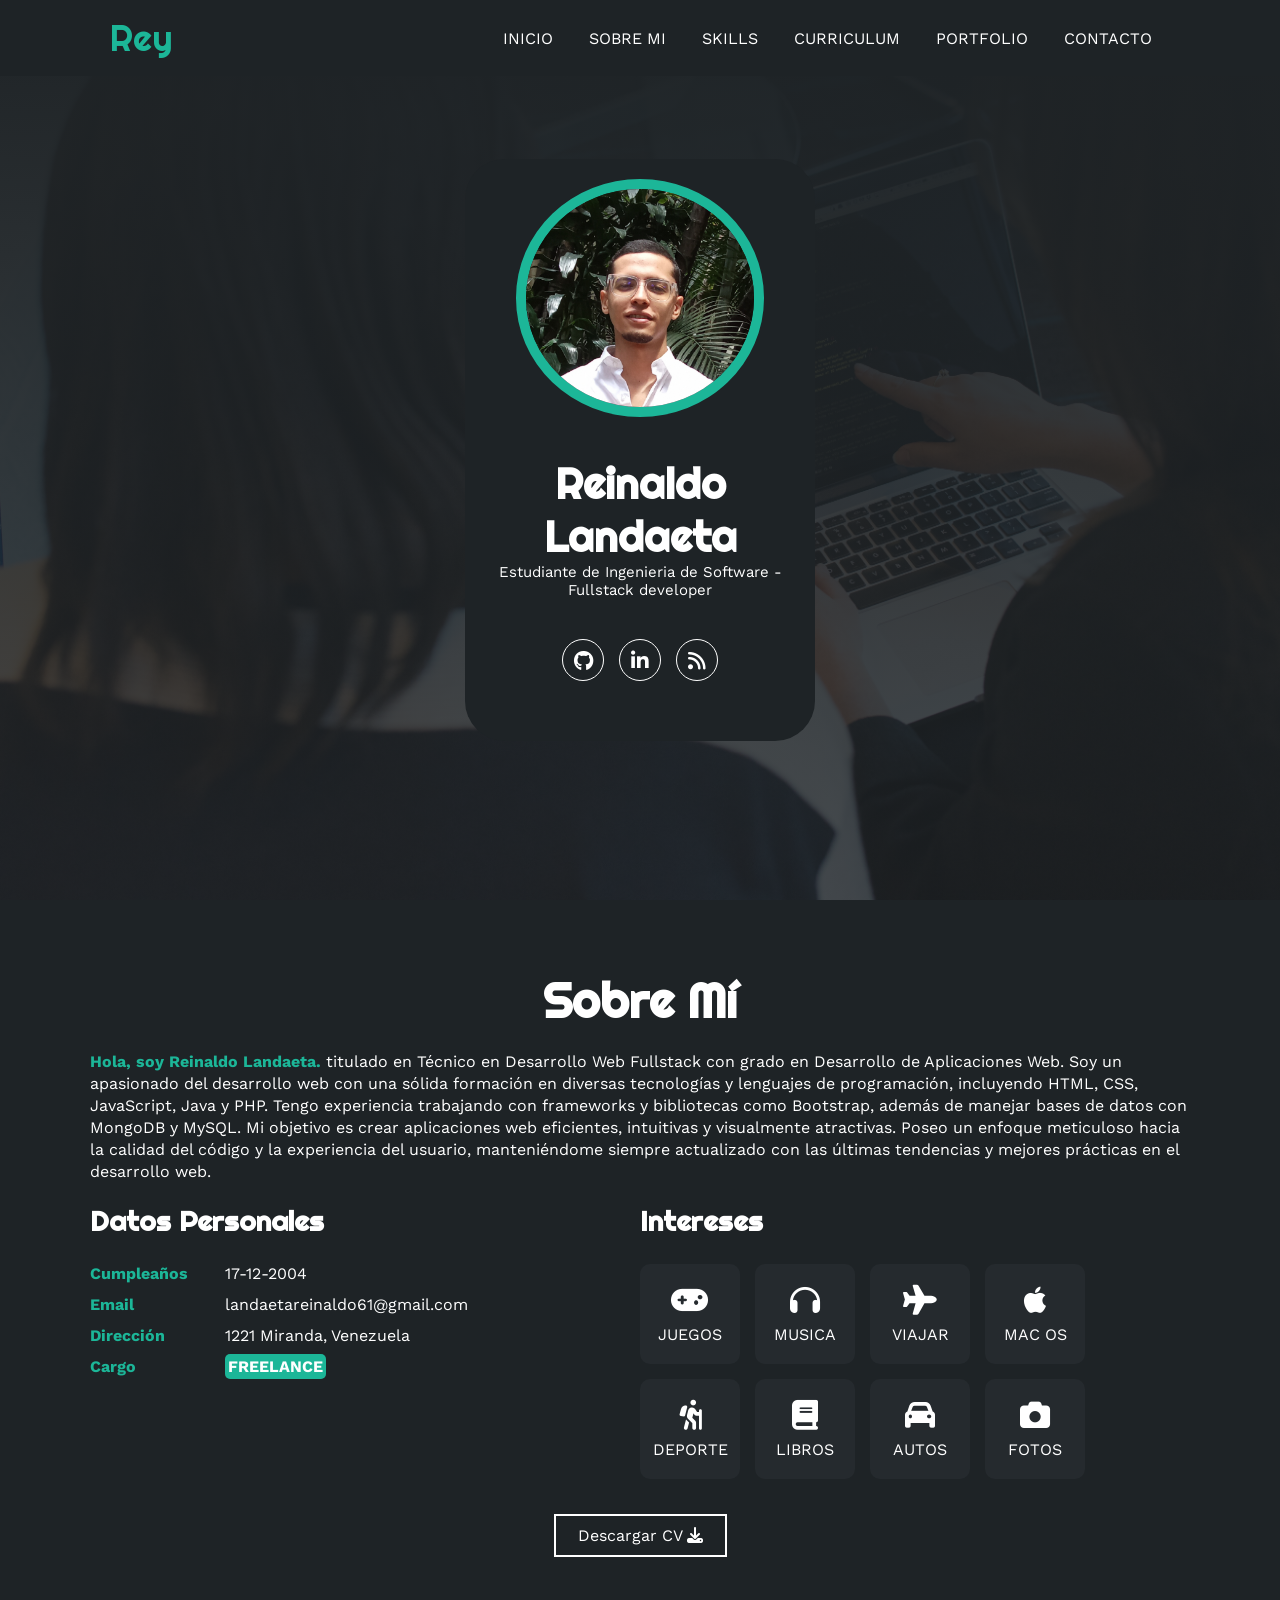
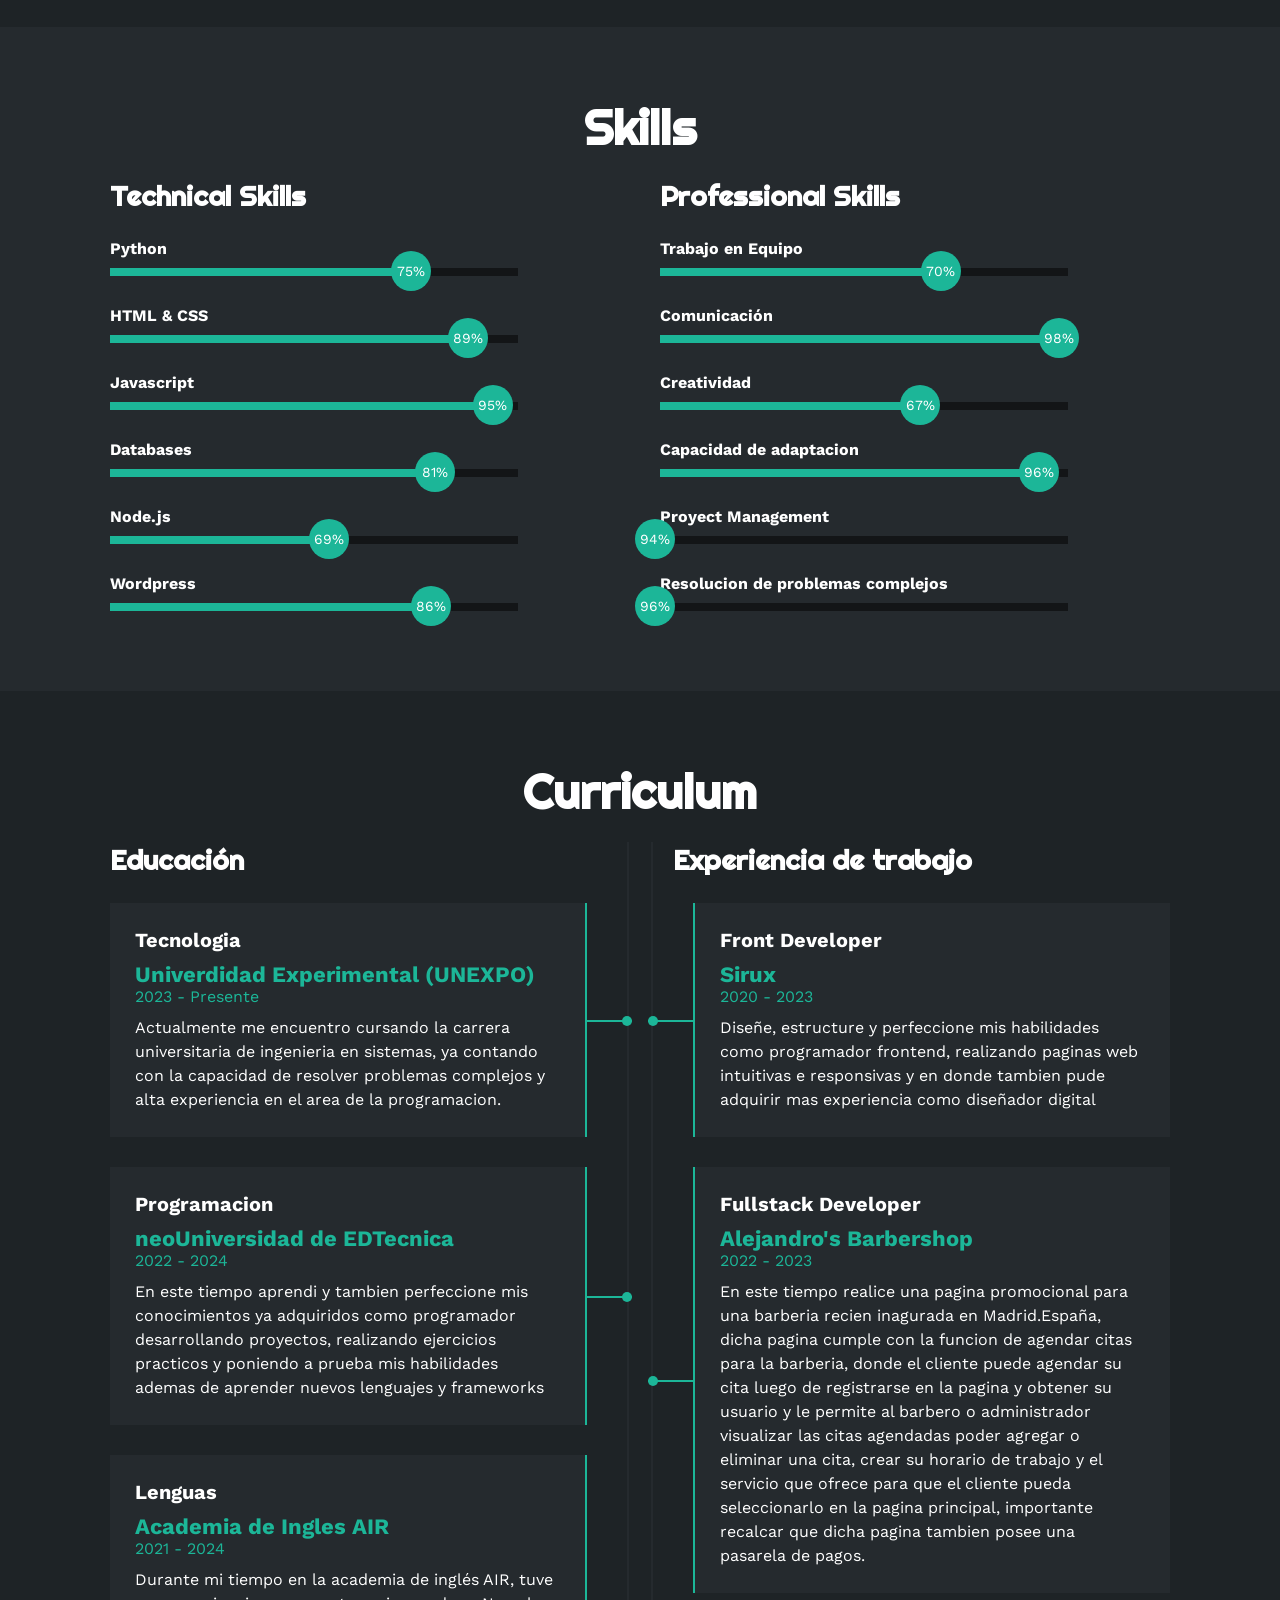
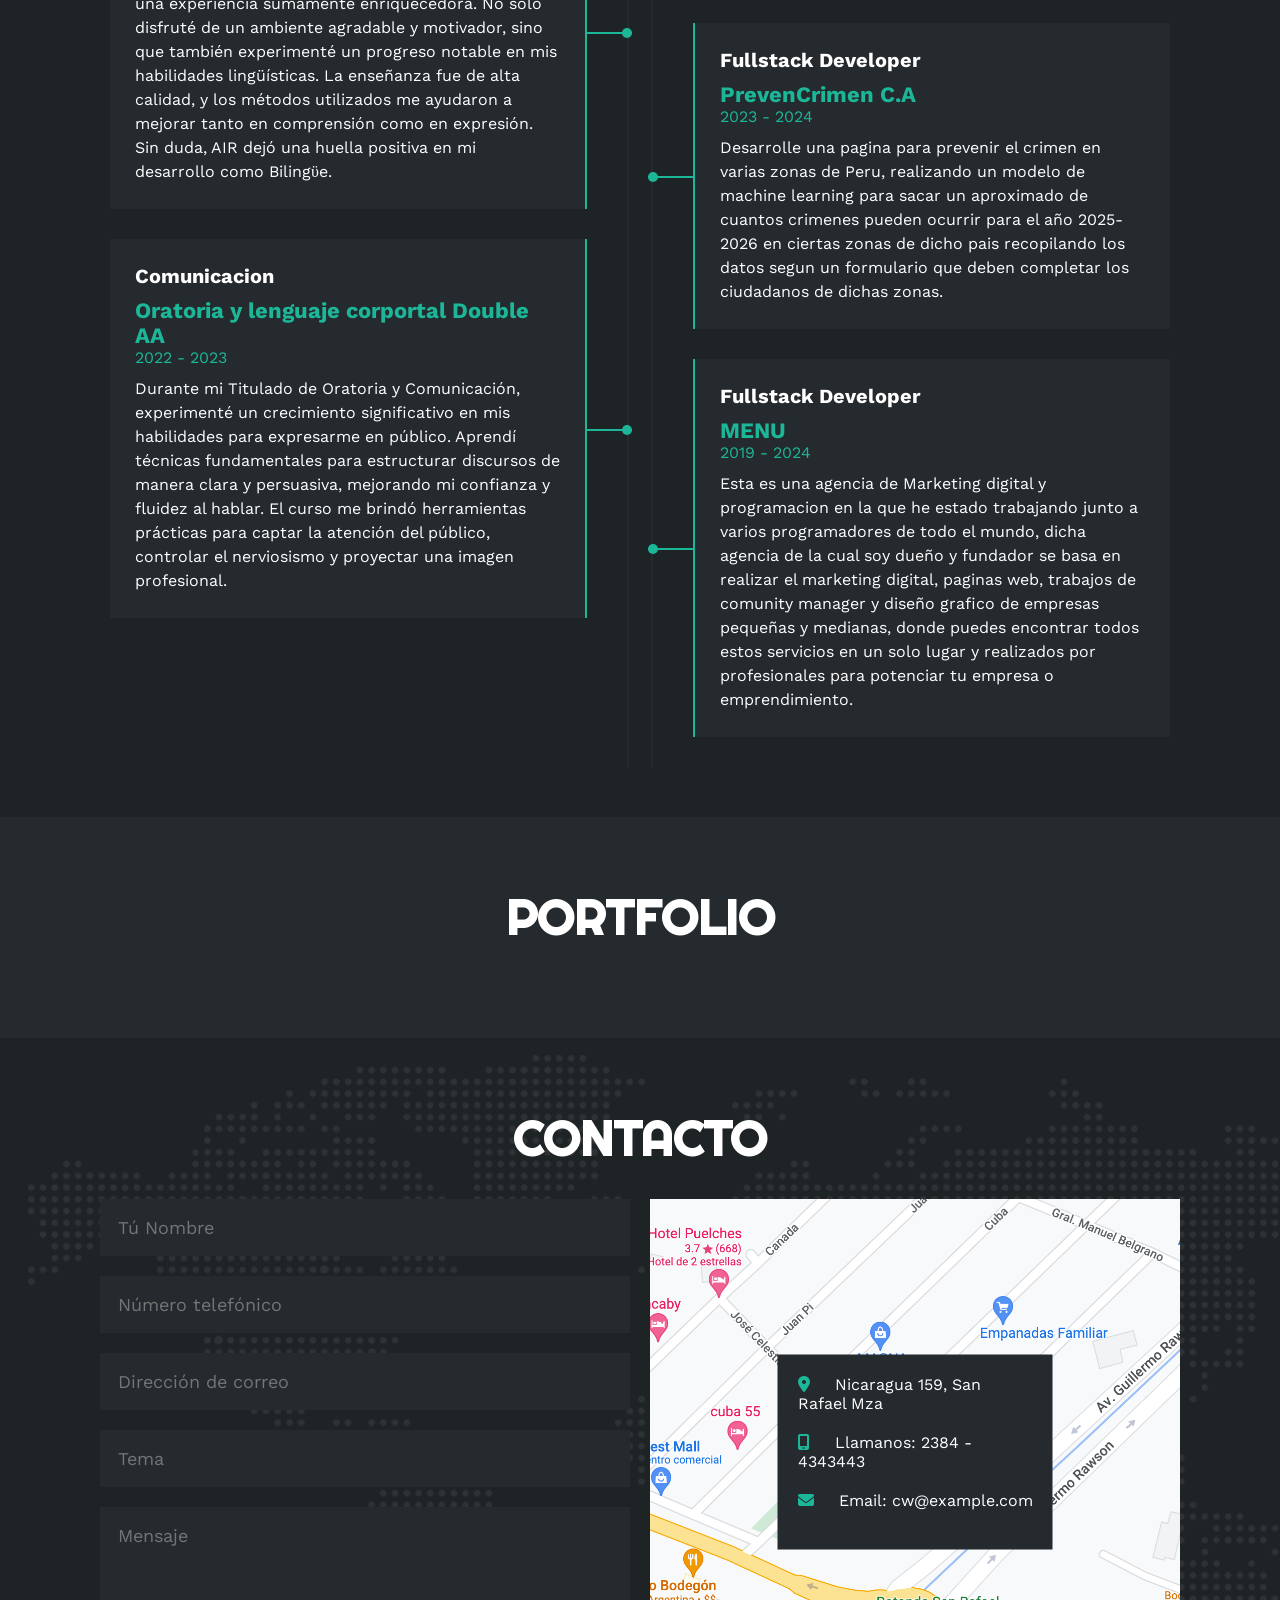
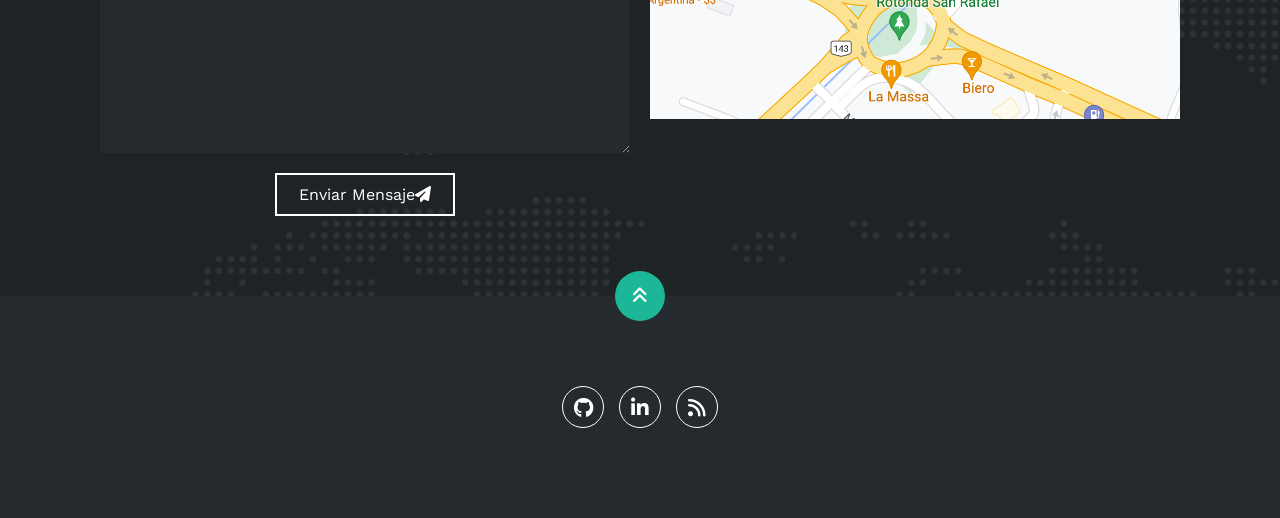
==== commit 53119b81: "Update index.html" ====
--- a/index.html
+++ b/index.html
@@ -4,6 +4,7 @@
     <meta charset="UTF-8">
     <meta http-equiv="X-UA-Compatible" content="IE=edge">
     <meta name="viewport" content="width=device-width, initial-scale=1.0">
+    <link href="https://unpkg.com/aos@2.3.1/dist/aos.css" rel="stylesheet">
     <link rel="stylesheet" href="https://cdnjs.cloudflare.com/ajax/libs/font-awesome/6.1.2/css/all.min.css" integrity="sha512-1sCRPdkRXhBV2PBLUdRb4tMg1w2YPf37qatUFeS7zlBy7jJI8Lf4VHwWfZZfpXtYSLy85pkm9GaYVYMfw5BC1A==" crossorigin="anonymous" referrerpolicy="no-referrer" />
     <title>Portfolio</title>
     <link rel="stylesheet" href="estilo.css">
@@ -33,17 +34,15 @@
 
     <!-- SECCION INICIO -->
     <section id="inicio" class="inicio">
-        <div class="contenido-banner">
+        <div class="contenido-banner" data-aos="fade-down" data-aos-easing="linear" data-aos-duration="1500">
             <div class="contenedor-img">
                 <img src="img/hero.png" alt="">
             </div>
             <h1>Reinaldo Landaeta</h1>
-            <h2>Ingeniero de Software - Experto UI/UX</h2>
+            <h2>Estudiante de Ingenieria de Software - Fullstack developer</h2>
             <div class="redes">
-                <a href="#"><i class="fa-brands fa-facebook-f"></i></a>
-                <a href="#"><i class="fa-brands fa-twitter"></i></a>
-                <a href="#"><i class="fa-brands fa-skype"></i></a>
-                <a href="#"><i class="fa-brands fa-linkedin-in"></i></a>
+                <a href="https://github.com/REyyyy43"><i class="fa-brands fa-github"></i></a>
+                <a href="https://www.linkedin.com/in/reinaldo-landaeta-232188289/"><i class="fa-brands fa-linkedin-in"></i></a>
                 <a href="#"><i class="fa-solid fa-rss"></i></a>
             </div>
         </div>
@@ -53,7 +52,7 @@
     <section id="sobremi" class="sobremi">
         <div class="contenido-seccion">
             <h2>Sobre Mí</h2>
-            <p><span>Hola, soy Nick Perez.</span> Lorem ipsum dolor sit amet consectetur adipisicing elit. Quisquam unde soluta minima necessitatibus, voluptas consectetur vero officiis quas, explicabo deleniti repellendus aliquid debitis maiores numquam voluptate reprehenderit in delectus dolores.</p>
+            <p><span>Hola, soy Reinaldo Landaeta.</span>   titulado en Técnico en Desarrollo Web Fullstack con grado en Desarrollo de Aplicaciones Web. Soy un apasionado del desarrollo web con una sólida formación en diversas tecnologías y lenguajes de programación, incluyendo HTML, CSS, JavaScript, Java y PHP. Tengo experiencia trabajando con frameworks y bibliotecas como Bootstrap, además de manejar bases de datos con MongoDB y MySQL. Mi objetivo es crear aplicaciones web eficientes, intuitivas y visualmente atractivas. Poseo un enfoque meticuloso hacia la calidad del código y la experiencia del usuario, manteniéndome siempre actualizado con las últimas tendencias y mejores prácticas en el desarrollo web. </p>
 
             <div class="fila">
                 <!-- datos personales -->
@@ -62,23 +61,15 @@
                     <ul>
                         <li>
                             <strong>Cumpleaños</strong>
-                            15-01-1980
-                        </li>
-                        <li>
-                            <strong>Teléfono</strong>
-                            2555 5454545
+                            17-12-2004
                         </li>
                         <li>
                             <strong>Email</strong>
-                            cw@example.com
-                        </li>
-                        <li>
-                            <strong>Website</strong>
-                            www.example.com
+                            landaetareinaldo61@gmail.com
                         </li>
                         <li>
                             <strong>Dirección</strong>
-                            123 San Luis, Argentina
+                            1221 Miranda, Venezuela
                         </li>
                         <li>
                             <strong>Cargo</strong>
@@ -143,42 +134,50 @@
                 <div class="col">
                     <h3>Technical Skills</h3>
                     <div class="skill">
+                        <span>Python</span>
+                        <div class="barra-skill">
+                            <div class="progreso">
+                                <span>75%</span>
+                            </div>
+                        </div>
+                    </div>
+                    <div class="skill">
+                        <span>HTML & CSS</span>
+                        <div class="barra-skill">
+                            <div class="progreso">
+                                <span>89%</span>
+                            </div>
+                        </div>
+                    </div>
+                    <div class="skill">
                         <span>Javascript</span>
                         <div class="barra-skill">
                             <div class="progreso">
-                                <span>75%</span>
-                            </div>
-                        </div>
-                    </div>
-                    <div class="skill">
-                        <span>HTML & CSS</span>
-                        <div class="barra-skill">
-                            <div class="progreso">
-                                <span>89%</span>
-                            </div>
-                        </div>
-                    </div>
-                    <div class="skill">
-                        <span>Photoshop</span>
-                        <div class="barra-skill">
-                            <div class="progreso">
                                 <span>95%</span>
                             </div>
                         </div>
                     </div>
                     <div class="skill">
+                        <span>Databases</span>
+                        <div class="barra-skill">
+                            <div class="progreso">
+                                <span>81%</span>
+                            </div>
+                        </div>
+                    </div>
+                    <div class="skill">
+                        <span>Node.js</span>
+                        <div class="barra-skill">
+                            <div class="progreso">
+                                <span>69%</span>
+                            </div>
+                        </div>
+                    </div>
+                    <div class="skill">
                         <span>Wordpress</span>
                         <div class="barra-skill">
                             <div class="progreso">
-                                <span>81%</span>
-                            </div>
-                        </div>
-                    </div>
-                    <div class="skill">
-                        <span>Drupa</span>
-                        <div class="barra-skill">
-                            <div class="progreso">
-                                <span>55%</span>
+                                <span>86%</span>
                             </div>
                         </div>
                     </div>
@@ -187,18 +186,18 @@
                 <div class="col">
                     <h3>Professional Skills</h3>
                     <div class="skill">
+                        <span>Trabajo en Equipo</span>
+                        <div class="barra-skill">
+                            <div class="progreso">
+                                <span>70%</span>
+                            </div>
+                        </div>
+                    </div>
+                    <div class="skill">
                         <span>Comunicación</span>
                         <div class="barra-skill">
                             <div class="progreso">
-                                <span>80%</span>
-                            </div>
-                        </div>
-                    </div>
-                    <div class="skill">
-                        <span>Trabajo en Equipo</span>
-                        <div class="barra-skill">
-                            <div class="progreso">
-                                <span>70%</span>
+                                <span>98%</span>
                             </div>
                         </div>
                     </div>
@@ -206,15 +205,15 @@
                         <span>Creatividad</span>
                         <div class="barra-skill">
                             <div class="progreso">
-                                <span>99%</span>
-                            </div>
-                        </div>
-                    </div>
-                    <div class="skill">
-                        <span>Dedicación</span>
-                        <div class="barra-skill">
-                            <div class="progreso">
-                                <span>65%</span>
+                                <span>67%</span>
+                            </div>
+                        </div>
+                    </div>
+                    <div class="skill">
+                        <span>Capacidad de adaptacion</span>
+                        <div class="barra-skill">
+                            <div class="progreso">
+                                <span>96%</span>
                             </div>
                         </div>
                     </div>
@@ -223,6 +222,14 @@
                         <div class="barra-skill">
                             <div class="progreso">
                                 <span>94%</span>
+                            </div>
+                        </div>
+                    </div>
+                    <div class="skill">
+                        <span>Resolucion de problemas complejos</span>
+                        <div class="barra-skill">
+                            <div class="progreso">
+                                <span>96%</span>
                             </div>
                         </div>
                     </div>
@@ -239,28 +246,37 @@
                 <div class="col izquierda">
                     <h3>Educación</h3>
                     <div class="item izq">
-                        <h4>Arte y Multimedia</h4>
-                        <span class="casa">Universidad de Oxford</span>
-                        <span class="fecha">2005 - 2008</span>
-                        <p>Lorem ipsum dolor sit amet consectetur, adipisicing elit. Quis, cumque repellat, tempora recusandae aliquam nemo esse natus impedit, nostrum temporibus veritatis eaque soluta aperiam id repudiandae fugiat deserunt! Explicabo, veritatis?</p>
+                        <h4>Tecnologia</h4>
+                        <span class="casa">Univerdidad Experimental (UNEXPO)</span>
+                        <span class="fecha">2023 - Presente</span>
+                        <p>Actualmente me encuentro cursando la carrera universitaria de ingenieria en sistemas, ya contando con la capacidad de resolver problemas complejos y alta experiencia en el area de la programacion.</p>
                         <div class="conectori">
                             <div class="circuloi"></div>
                         </div>
                     </div>
                     <div class="item izq">
-                        <h4>Arte y Multimedia</h4>
-                        <span class="casa">Universidad de Oxford</span>
-                        <span class="fecha">2005 - 2008</span>
-                        <p>Lorem ipsum dolor sit amet consectetur, adipisicing elit. Quis, cumque repellat, tempora recusandae aliquam nemo esse natus impedit, nostrum temporibus veritatis eaque soluta aperiam id repudiandae fugiat deserunt! Explicabo, veritatis?</p>
+                        <h4>Programacion</h4>
+                        <span class="casa">neoUniversidad de EDTecnica</span>
+                        <span class="fecha">2022 - 2024</span>
+                        <p>En este tiempo aprendi y tambien perfeccione mis conocimientos ya adquiridos como programador desarrollando proyectos, realizando ejercicios practicos y poniendo a prueba mis habilidades ademas de aprender nuevos lenguajes y frameworks</p>
                         <div class="conectori">
                             <div class="circuloi"></div>
                         </div>
                     </div>
                     <div class="item izq">
-                        <h4>Arte y Multimedia</h4>
-                        <span class="casa">Universidad de Oxford</span>
-                        <span class="fecha">2005 - 2008</span>
-                        <p>Lorem ipsum dolor sit amet consectetur, adipisicing elit. Quis, cumque repellat, tempora recusandae aliquam nemo esse natus impedit, nostrum temporibus veritatis eaque soluta aperiam id repudiandae fugiat deserunt! Explicabo, veritatis?</p>
+                        <h4>Lenguas</h4>
+                        <span class="casa">Academia de Ingles AIR</span>
+                        <span class="fecha">2021 - 2024</span>
+                        <p>Durante mi tiempo en la academia de inglés AIR, tuve una experiencia sumamente enriquecedora. No solo disfruté de un ambiente agradable y motivador, sino que también experimenté un progreso notable en mis habilidades lingüísticas. La enseñanza fue de alta calidad, y los métodos utilizados me ayudaron a mejorar tanto en comprensión como en expresión.  Sin duda, AIR dejó una huella positiva en mi desarrollo como Bilingϋe.</p>
+                        <div class="conectori">
+                            <div class="circuloi"></div>
+                        </div>
+                    </div>
+                    <div class="item izq">
+                        <h4>Comunicacion</h4>
+                        <span class="casa">Oratoria y lenguaje corportal Double AA</span>
+                        <span class="fecha">2022 - 2023</span>
+                        <p>Durante mi Titulado de Oratoria y Comunicación, experimenté un crecimiento significativo en mis habilidades para expresarme en público. Aprendí técnicas fundamentales para estructurar discursos de manera clara y persuasiva, mejorando mi confianza y fluidez al hablar. El curso me brindó herramientas prácticas para captar la atención del público, controlar el nerviosismo y proyectar una imagen profesional.</p>
                         <div class="conectori">
                             <div class="circuloi"></div>
                         </div>
@@ -271,27 +287,36 @@
                     <h3>Experiencia de trabajo</h3>
                     <div class="item der">
                         <h4>Front Developer</h4>
-                        <span class="casa">Nombre de Compañía</span>
-                        <span class="fecha">2005 - 2008</span>
-                        <p>Lorem ipsum dolor sit amet consectetur, adipisicing elit. Quis, cumque repellat, tempora recusandae aliquam nemo esse natus impedit, nostrum temporibus veritatis eaque soluta aperiam id repudiandae fugiat deserunt! Explicabo, veritatis?</p>
+                        <span class="casa">Sirux</span>
+                        <span class="fecha">2020 - 2023</span>
+                        <p>Diseñe, estructure y perfeccione mis habilidades como programador frontend, realizando paginas web intuitivas e responsivas y en donde tambien pude adquirir mas experiencia como diseñador digital</p>
                         <div class="conectord">
                             <div class="circulod"></div>
                         </div>
                     </div>
                     <div class="item der">
-                        <h4>Front Developer</h4>
-                        <span class="casa">Nombre de Compañía</span>
-                        <span class="fecha">2005 - 2008</span>
-                        <p>Lorem ipsum dolor sit amet consectetur, adipisicing elit. Quis, cumque repellat, tempora recusandae aliquam nemo esse natus impedit, nostrum temporibus veritatis eaque soluta aperiam id repudiandae fugiat deserunt! Explicabo, veritatis?</p>
+                        <h4>Fullstack Developer</h4>
+                        <span class="casa">Alejandro's Barbershop</span>
+                        <span class="fecha">2022 - 2023</span>
+                        <p>En este tiempo realice una pagina promocional para una barberia recien inagurada en Madrid.España, dicha pagina cumple con la funcion de agendar citas para la barberia, donde el cliente puede agendar su cita luego de registrarse en la pagina y obtener su usuario y le permite al barbero o administrador visualizar las citas agendadas poder agregar o eliminar una cita, crear su horario de trabajo y el servicio que ofrece para que el cliente pueda seleccionarlo en la pagina principal, importante recalcar que dicha pagina tambien posee una pasarela de pagos.</p>
                         <div class="conectord">
                             <div class="circulod"></div>
                         </div>
                     </div>
                     <div class="item der">
-                        <h4>Front Developer</h4>
-                        <span class="casa">Nombre de Compañía</span>
-                        <span class="fecha">2005 - 2008</span>
-                        <p>Lorem ipsum dolor sit amet consectetur, adipisicing elit. Quis, cumque repellat, tempora recusandae aliquam nemo esse natus impedit, nostrum temporibus veritatis eaque soluta aperiam id repudiandae fugiat deserunt! Explicabo, veritatis?</p>
+                        <h4>Fullstack Developer</h4>
+                        <span class="casa">PrevenCrimen C.A</span>
+                        <span class="fecha">2023 - 2024</span>
+                        <p>Desarrolle una pagina para prevenir el crimen en varias zonas de Peru, realizando un modelo de machine learning para sacar un aproximado de cuantos crimenes pueden ocurrir para el año 2025-2026 en ciertas zonas de dicho pais recopilando los datos segun un formulario que deben completar los ciudadanos de dichas zonas.</p>
+                        <div class="conectord">
+                            <div class="circulod"></div>
+                        </div>
+                    </div>
+                    <div class="item der">
+                        <h4>Fullstack Developer</h4>
+                        <span class="casa">MENU</span>
+                        <span class="fecha">2019 - 2024</span>
+                        <p>Esta es una agencia de Marketing digital y programacion en la que he estado trabajando junto a varios programadores de todo el mundo, dicha agencia de la cual soy dueño y fundador se basa en realizar el marketing digital, paginas web, trabajos de comunity manager y diseño grafico de empresas pequeñas y medianas, donde puedes encontrar todos estos servicios en un solo lugar y realizados por profesionales para potenciar tu empresa o emprendimiento.</p>
                         <div class="conectord">
                             <div class="circulod"></div>
                         </div>
@@ -307,45 +332,54 @@
             <h2>PORTFOLIO</h2>
             <div class="galeria">
                 <div class="proyecto">
-                    <img src="img/p1.jpg" alt="">
-                    <div class="overlay">
-                        <h3>Diseño Creativo</h3>
-                        <p>Fotografía</p>
-                    </div>
-                </div>
-                <div class="proyecto">
-                    <img src="img/p2.jpg" alt="">
-                    <div class="overlay">
-                        <h3>Diseño Creativo</h3>
-                        <p>Fotografía</p>
-                    </div>
-                </div>
-                <div class="proyecto">
-                    <img src="img/p3.jpg" alt="">
-                    <div class="overlay">
-                        <h3>Diseño Creativo</h3>
-                        <p>Fotografía</p>
-                    </div>
-                </div>
-                <div class="proyecto">
-                    <img src="img/p4.jpg" alt="">
-                    <div class="overlay">
-                        <h3>Diseño Creativo</h3>
-                        <p>Fotografía</p>
-                    </div>
-                </div>
-                <div class="proyecto">
-                    <img src="img/p5.jpg" alt="">
-                    <div class="overlay">
-                        <h3>Diseño Creativo</h3>
-                        <p>Fotografía</p>
+                    <img src="img/p1.png" alt="">
+                    <div class="overlay">
+                        <h3>DollarsHub</h3>
+                        <a href="https://github.com/REyyyy43/DollarsHub" class="Github">Github link</a>/
+                        <a href="https://dollarshub.onrender.com" class="Render">Render</a>
+                    </div>
+                </div>
+                <div class="proyecto">
+                    <img src="img/p2.png" alt="">
+                    <div class="overlay">
+                        <h3>Mi Reina Isabella</h3>
+                        <a href="https://github.com/REyyyy43/MRI" class="Github">Github link</a>
+                    </div>
+                </div>
+                <div class="proyecto">
+                    <img src="img/p3.png" alt="">
+                    <div class="overlay">
+                        <h3>MENU</h3>
+                        <a href="https://github.com/REyyyy43/MENU" class="Github">Github link</a>
+                    </div>
+                </div>
+                <div class="proyecto">
+                    <img src="img/p4.png" alt="">
+                    <div class="overlay">
+                        <h3>Alejandro's Barbershop</h3>
+                       <a href="https://github.com/REyyyy43/Barber-Shop" class="Github">Github link</a>/
+                       <a href="https://barber-shop-q3y0.onrender.com" class="Render">Render</a>
+                    </div>
+                </div>
+                <div class="proyecto">
+                    <img src="img/p5.png" alt="">
+                    <div class="overlay">
+                        <h3>PrevenCrimen</h3>
+                        <a href="https://github.com/REyyyy43/Prevencrime-prod" class="Github">Github link</a>
                     </div>
                 </div>
                 <div class="proyecto">
                     <img src="img/p6.jpg" alt="">
                     <div class="overlay">
-                        <h3>Diseño Creativo</h3>
-                        <p>Fotografía</p>
+                        <h3>Movies Bot</h3>
+                        <a href="https://github.com/REyyyy43/Movie-bot" class="Github">Github link</a>
+                    </div>
+                </div>
+                <div class="proyecto">
+                    <img src="img/p7.jpg" alt="">
+                    <div class="overlay">
+                        <h3>ToDoList</h3>
+                        <a href="https://reyyyy43.github.io/ToDoListt/" class="Github">Github link</a>
                     </div>
                 </div>
             </div>
@@ -399,14 +433,20 @@
             <i class="fa-solid fa-angles-up"></i>
         </a>
         <div class="redes">
-            <a href="#"><i class="fa-brands fa-facebook-f"></i></a>
-            <a href="#"><i class="fa-brands fa-twitter"></i></a>
-            <a href="#"><i class="fa-brands fa-skype"></i></a>
+            <a href="#"><i class="fa-brands fa-github"></i></a>
             <a href="#"><i class="fa-brands fa-linkedin-in"></i></a>
             <a href="#"><i class="fa-solid fa-rss"></i></a>
         </div>
     </footer>
-
+    <script>
+        // Inicializar AOS cuando el DOM esté completamente cargado
+        document.addEventListener('DOMContentLoaded', function () {
+            AOS.init({
+                once: false // Permite que la animación se repita al recargar la página
+            });
+        });
+    </script>
+    <script src="https://cdn.jsdelivr.net/npm/aos@2.3.4/dist/aos.js"></script>
     <script src="script.js"></script>
 </body>
 </html>
--- a/estilo.css
+++ b/estilo.css
@@ -1,731 +1,714 @@
-        @import url('https://fonts.googleapis.com/css2?family=Montserrat:wght@200;300;400;500;600&display=swap');
-        * {
-            margin: 0;
-            padding: 0;
-            box-sizing: border-box;
-            font-family: 'Montserrat';
-        }
-        
-        html {
-            scroll-behavior: smooth;
-        }
-
-        body{
-            background-color: #111111;
-        }
-        /* *********************/
-        /* seccion I N I C I O */
-        /* *********************/
-        
-        #inicio {
-            background: linear-gradient( rgba(0, 0, 0, .7), rgba(0, 0, 0, .7)), url("img/fondo-inicio.jpg");
-            background-size: cover;
-            background-position: center center;
-            height: 100vh;
-        }
-        
-        #inicio .contenido header {
-            background-color: rgba(0, 0, 0, .8);
-            position: fixed;
-            width: 100%;
-            z-index: 100;
-            top: 0;
-        }
-        
-        #inicio .contenido header .contenido-header {
-            max-width: 1100px;
-            margin: auto;
-            display: flex;
-            justify-content: space-between;
-            align-items: center;
-            padding: 10px 20px;
-        }
-        
-        #inicio .contenido header .contenido-header h1 {
-            text-align: center;
-            color: #5070ff;
-        }
-        
-        #inicio .contenido header .contenido-header nav ul {
-            list-style: none;
-            display: flex;
-            align-items: center;
-        }
-        
-        #inicio .contenido header .contenido-header nav ul li a {
-            text-decoration: none;
-            color: #fff;
-            margin: 0 12px;
-            font-weight: 400;
-            transition: .5s;
-        }
-        
-        #inicio .contenido header .contenido-header nav ul li a:hover {
-            color: #505cff;
-        }
-        
-        #inicio .contenido header .contenido-header .redes a {
-            text-decoration: none;
-            color: #fff;
-            display: inline-block;
-            margin-left: 10px;
-            transition: .5s;
-        }
-        
-        #inicio .contenido header .contenido-header .redes a:hover {
-            color: #505cff;
-        }
-        
-        #inicio .contenido header .contenido-header .seleccionado {
-            color: #5053ff;
-        }
-        
-        #inicio .contenido .presentacion {
-            max-width: 1100px;
-            height: 100vh;
-            margin: auto;
-            color: #fff;
-            display: flex;
-            flex-direction: column;
-            align-items: center;
-            justify-content: center;
-        }
-        
-        #inicio .contenido .presentacion .bienvenida {
-            font-size: 16px;
-            margin-bottom: 20px;
-            text-transform: uppercase;
-            letter-spacing: 5px;
-        }
-        
-        #inicio .contenido .presentacion h2 {
-            font-size: 55px;
-            margin-bottom: 25px;
-            text-align: center;
-        }
-        
-        #inicio .contenido .presentacion h2 span {
-            font-size: 25px;
-            color: #5053ff;
-        }
-        
-        #inicio .contenido .presentacion .descripcion {
-            max-width: 700px;
-            margin: 25px auto;
-            font-size: 18px;
-            text-align: center;
-        }
-        
-        #inicio .contenido .presentacion a {
-            text-decoration: none;
-            display: inline-block;
-            margin: 25px;
-            padding: 20px 25px;
-            border: 2px solid #fff;
-            border-radius: 50px;
-            color: #fff;
-            font-weight: bold;
-            text-transform: uppercase;
-            transition: .5s;
-        }
-        
-        #inicio .contenido .presentacion a:hover {
-            background-color: #505cff;
-        }
-        
-        #icono-nav {
-            color: #fff;
-            display: none;
-        }
-        /* *********************/
-        /* seccion S O B R E  M I */
-        /* *********************/
-        
-        #sobremi {
-            max-width: 1100px;
-            margin: auto;
-            padding: 100px 15px;
-            color: #ffffff;
-            display: flex;
-        }
-        
-        #sobremi .contenedor-foto {
-            max-width: 400px;
-            margin-right: 80px;
-        }
-        
-        #sobremi .contenedor-foto img {
-            padding: 20px;
-            width: 100%;
-            border-radius: 20px;
-            background-color: #1a1a1a;
-        }
-        
-        #sobremi .sobremi {
-            margin: 0 40px;
-        }
-        
-        #sobremi .sobremi .titulo-seccion {
-            font-size: 22px;
-            text-transform: uppercase;
-            color: #ffffff;
-            text-decoration: underline;
-            text-decoration-color: #d3d3d3;
-            text-decoration-thickness: 5px;
-        }
-        
-        #sobremi .sobremi h2 {
-            font-size: 34px;
-            font-weight: bold;
-            margin: 20px 0;
-            letter-spacing: 2px;
-        }
-        
-        #sobremi .sobremi h2 span {
-            color: #505cff;
-        }
-        
-        #sobremi .sobremi h3 {
-            font-size: 18px;
-            font-weight: 500;
-            text-transform: uppercase;
-            margin-bottom: 20px;
-            letter-spacing: 1px;
-        }
-        
-        #sobremi .sobremi p {
-            font-size: 14px;
-            line-height: 25px;
-            color: #565656;
-            margin-bottom: 12px;
-        }
-        
-        #sobremi .sobremi a {
-            display: inline-block;
-            text-decoration: none;
-            color: #949494;
-            border-radius: 30px;
-            border: 1px solid #000;
-            padding: 10px 20px;
-            margin-top: 30px;
-            transition: .5s;
-        }
-        
-        #sobremi .sobremi a:hover {
-            background-color: #505cff;
-            color: #fff;
-        }
-        /* *********************/
-        /* seccion S E R V I C I O S */
-        /* *********************/
-        
-        #servicios {
-            padding: 100px 15px;
-            text-align: center;
-            background-color: #101029;
-            color: #e9e9e9;
-        }
-
-        .icono{
-            color: #000;
-            background-color: #303030;
-        }
-        
-        #servicios .titulo-seccion {
-            text-align: center;
-            font-size: 22px;
-            text-transform: uppercase;
-            color: #e9e9e9;
-            text-decoration: underline;
-            text-decoration-color: #d3d3d3;
-            text-decoration-thickness: 5px;
-        }
-        
-        #servicios .fila {
-            display: flex;
-            justify-content: space-between;
-            max-width: 1150px;
-            margin: 30px auto;
-        }
-        
-        #servicios .fila .servicio {
-            max-width: 350px;
-            background-color: #06104b;
-            padding: 30px;
-            margin: 0 5px;
-            border-radius: 5px;
-            transition: .5s;
-        }
-        
-        #servicios .fila .servicio:hover {
-            box-shadow: 5px 5px 10px #000127, -5px -5px 10px #000129;
-        }
-        
-        #servicios .fila .servicio .icono {
-            display: inline-block;
-            width: 60px;
-            height: 60px;
-            border-radius: 50%;
-            background-color: #d3d3d3;
-            padding: 20px;
-            margin-bottom: 25px;
-        }
-        
-        #servicios .fila .servicio h4 {
-            font-size: 22px;
-            margin-bottom: 25px;
-        }
-        
-        #servicios .fila .servicio hr {
-            width: 30%;
-            margin: auto;
-            color: #d8d5d5;
-            margin-bottom: 25px;
-        }
-        
-        #servicios .fila .servicio ul {
-            list-style: none;
-            display: flex;
-            justify-content: space-around;
-            margin-bottom: 10px;
-        }
-        
-        #servicios .fila .servicio p {
-            font-size: 14px;
-            line-height: 22px;
-        }
-        /* *********************/
-        /* seccion S K I L L S */
-        /* *********************/
-        
-        .contenedor-skills {
-            background: linear-gradient( #5a64ebcc, rgba(33, 16, 16, 0.8)), url("img/fondo-skills.jpg");
-            background-attachment: fixed;
-            background-repeat: no-repeat;
-            background-size: cover;
-            color: #fff;
-            background-position: center center;
-            padding: 100px 0;
-            text-align: center;
-        }
-        
-        .contenedor-skills .skill {
-            max-width: 600px;
-            margin: 30px auto;
-        }
-        
-        .contenedor-skills .skill .info {
-            display: flex;
-            justify-content: space-between;
-        }
-        
-        .contenedor-skills .skill .lista {
-            display: inline-block;
-            margin-right: 20px;
-            height: 10px;
-            width: 10px;
-            background-color: #fff;
-        }
-        
-        .contenedor-skills .skill .barra {
-            background-color: #919191;
-            width: 100%;
-            height: 6px;
-            margin: 10px 0px;
-        }
-        
-        .contenedor-skills .skill .barra .barra-progreso1 {
-            background-color: #fff;
-            width: 95%;
-            height: 6px;
-            animation: progreso1 2s forwards;
-        }
-        
-        .contenedor-skills .skill .barra .barra-progreso2 {
-            background-color: #fff;
-            width: 90%;
-            height: 6px;
-            animation: progreso2 2s forwards;
-        }
-        
-        .contenedor-skills .skill .barra .barra-progreso3 {
-            background-color: #fff;
-            width: 90%;
-            height: 6px;
-            animation: progreso3 2s forwards;
-        }
-        
-        .contenedor-skills .skill .barra .barra-progreso4 {
-            background-color: #fff;
-            width: 90%;
-            height: 6px;
-            animation: progreso4 2s forwards;
-        }
-
-        .contenedor-skills .skill .barra .barra-progreso5 {
-            background-color: #fff;
-            width: 70%;
-            height: 6px;
-            animation: progreso4 2s forwards;
-        }
-
-        .contenedor-skills .skill .barra .barra-progreso6 {
-            background-color: #fff;
-            width: 95%;
-            height: 6px;
-            animation: progreso4 2s forwards;
-        }
-
-        .contenedor-skills .skill .barra .barra-progreso7 {
-            background-color: #fff;
-            width: 95%;
-            height: 6px;
-            animation: progreso4 2s forwards;
-        }
-
-        .contenedor-skills .skill .barra .barra-progreso8 {
-            background-color: #fff;
-            width: 95%;
-            height: 6px;
-            animation: progreso4 2s forwards;
-        }
-
-        .contenedor-skills .skill .barra .barra-progreso9 {
-            background-color: #fff;
-            width: 95%;
-            height: 6px;
-            animation: progreso4 2s forwards;
-        }
-        
-        @keyframes progreso1 {
-            0% {
-                width: 0;
-            }
-            100% {
-                width: 95%;
-            }
-        }
-        
-        @keyframes progreso2 {
-            0% {
-                width: 0;
-            }
-            100% {
-                width: 90%;
-            }
-        }
-        
-        @keyframes progreso3 {
-            0% {
-                width: 0;
-            }
-            100% {
-                width: 90%;
-            }
-        }
-        
-        @keyframes progreso4 {
-            0% {
-                width: 0;
-            }
-            100% {
-                width: 90%;
-            }
-        }
-
-        @keyframes progreso5 {
-            0% {
-                width: 0;
-            }
-            100% {
-                 width: 70%;
-            }
-        
-    }
-
-    @keyframes progreso6 {
-        0% {
-            width: 0;
-        }
-        100% {
-             width: 90%;
-        }
-    
-}
-
-@keyframes progreso7 {
-    0% {
-        width: 0;
-    }
-    100% {
-         width: 90%;
-    }
-
-}
-
-@keyframes progreso8 {
-    0% {
-        width: 0;
-    }
-    100% {
-         width: 90%;
-    }
-
-}
-
-@keyframes progreso9 {
-    0% {
-        width: 0;
-    }
-    100% {
-         width: 90%;
-    }
-
-}
-
-        /* *********************/
-        /* seccion P O R T F O L I O */
-        /* *********************/
-        
-        #portfolio {
-            max-width: 1100px;
-            padding: 100px 0;
-            margin: auto;
-        }
-        
-        #portfolio .titulo-seccion {
-            text-align: center;
-            font-size: 22px;
-            text-transform: uppercase;
-            color: #ffffff;
-            text-decoration: underline;
-            text-decoration-color: #d3d3d3;
-            text-decoration-thickness: 5px;
-        }
-        
-        #portfolio .fila {
-            display: flex;
-            justify-content: space-between;
-            margin: 30px 0;
-        }
-        
-        #portfolio .fila .proyecto {
-            max-width: 450px;
-            border: 1px solid #000;
-            margin: 0 10px;
-            position: relative;
-            overflow: hidden;
-        }
-        
-        #portfolio .fila .proyecto img {
-            width: 100%;
-            height: 100%;
-            ;
-            filter: grayscale(1);
-            object-fit: cover;
-            transition: .5s;
-        }
-        
-        #portfolio .fila .proyecto:hover img {
-            filter: grayscale(0);
-        }
-        
-        #portfolio .fila .proyecto .info {
-            position: absolute;
-            left: 0px;
-            background-color: rgba(0, 0, 0, 0.8);
-            color: #5053ff;
-            width: 100%;
-            padding: 10px;
-            opacity: 0;
-            bottom: -40px;
-            transition: .5s;
-        }
-
-        .Buttonlink {
-            display: block;
-            margin: auto;
-            cursor: pointer;
-            transition: .5s;
-            padding: 10px 15px !important;
-            text-decoration: none;
-            color: #e9e9e9;
-            border-radius: 0.5rem;
-        }
-        
-        #portfolio .fila .proyecto:hover .info {
-            opacity: 1;
-            bottom: 0;
-        }
-        /* *********************/
-        /* seccion C O N T A C T O */
-        /* *********************/
-        
-        #contacto {
-            padding: 100px 15px;
-            background-color: #f3f3f3;
-        }
-        
-        #contacto .titulo-seccion {
-            margin-bottom: 20px;
-        }
-        
-        #contacto .contenedor-form {
-            max-width: 1100px;
-            margin: auto;
-        }
-        
-        #contacto .contenedor-form .fila {
-            margin-bottom: 15px;
-        }
-        
-        #contacto .contenedor-form .mitad {
-            display: flex;
-            justify-content: space-between;
-        }
-        
-        #contacto .contenedor-form input,
-        #contacto .contenedor-form textarea {
-            padding: 20px;
-            border-radius: 20px;
-            border: none;
-            border: 1px solid #919191;
-        }
-        
-        #contacto .contenedor-form .mitad input {
-            width: 48%;
-        }
-        
-        #contacto .contenedor-form .input-full {
-            width: 100%;
-        }
-        
-        #contacto .titulo-seccion {
-            text-align: center;
-            font-size: 22px;
-            text-transform: uppercase;
-            color: #111135;
-            text-decoration: underline;
-            text-decoration-color: #d3d3d3;
-            text-decoration-thickness: 5px;
-        }
-        
-        #contacto .btn-enviar {
-            display: block;
-            margin: auto;
-            cursor: pointer;
-            transition: .5s;
-            padding: 10px 15px !important;
-        }
-        
-        #contacto .btn-enviar:hover {
-            background-color: #505cff;
-            color: #fff;
-        }
-        /* *********************/
-        /* seccion F O O T E R */
-        /* *********************/
-        
-        footer {
-            background-color: #000;
-            color: #fff;
-            text-align: center;
-            padding: 30px 0;
-        }
-        
-        footer a {
-            text-decoration: none;
-            color: #fff;
-            display: inline-block;
-            margin: 5px;
-            font-size: 26px;
-        }
-        /* *********************/
-        /* seccion R E S P O N S I V E */
-        /* *********************/
-        
-        @media screen and (max-width: 800px) {
-            .redes {
-                display: none;
-            }
-            nav {
-                display: none;
-            }
-            nav.responsive {
-                display: block;
-                background-color: rgba(0, 0, 0, .8);
-                width: 100%;
-                position: absolute;
-                top: 48px;
-                left: 0;
-                padding: 10px 0;
-            }
-            nav.responsive ul {
-                display: block !important;
-                text-align: center;
-            }
-            nav.responsive ul li {
-                margin: 5px 0;
-            }
-            #icono-nav {
-                display: block;
-            }
-            #inicio .contenido .presentacion h2 {
-                font-size: 40px;
-            }
-            /* seccion SOBRE MI */
-            #sobremi {
-                padding: 50px 0;
-                display: block;
-            }
-            #sobremi .contenedor-foto {
-                max-width: 200px;
-                margin: auto;
-            }
-            #sobremi .contenedor-foto img {
-                padding: 8px;
-            }
-            #sobremi .sobremi .titulo-seccion {
-                text-align: center;
-            }
-            #sobremi .sobremi h2 {
-                font-size: 25px;
-                text-align: center;
-            }
-            /* seccion MIS SERVICIOS */
-            #servicios {
-                padding: 50px 15px;
-            }
-            #servicios .fila {
-                display: block;
-            }
-            #servicios .fila .servicio {
-                margin: 10px auto;
-            }
-            /* seccion HABLIDADES MI */
-            .contenedor-skills {
-                padding: 50px 20px;
-            }
-            /* seccion PORTFOLIO */
-            #portfolio {
-                padding: 50px 0;
-            }
-            #portfolio .fila {
-                display: block;
-            }
-            #portfolio .fila .proyecto {
-                margin: 10px auto;
-            }
-            /* seccion CONTACTO */
-            #contacto {
-                padding: 50px 15px;
-            }
-            #contacto .contenedor-form .mitad {
-                margin-bottom: 15px;
-                display: block;
-            }
-            #contacto .contenedor-form .mitad input {
-                width: 100%;
-                margin-bottom: 15px;
-            }
-        }+@import url('https://fonts.googleapis.com/css2?family=Righteous&family=Work+Sans:wght@100;300;400;600;800&display=swap');
+*{
+    box-sizing: border-box;
+    font-family: 'Work Sans';
+    margin: 0;
+    padding: 0;
+}
+html{
+    /* me permite deslizar cuando hago clic en los links del menu */
+    scroll-behavior: smooth;
+}
+/* MENU */
+.contenedor-header{
+    background: #1e2326;
+    position: fixed;
+    width: 100%;
+    top: 0;
+    left: 0;
+    z-index: 99;
+}
+.contenedor-header header{
+    max-width: 1100px;
+    margin: auto;
+    display: flex;
+    justify-content: space-between;
+    align-items: center;
+    padding: 15px 20px;
+}
+.contenedor-header header .logo a{
+    font-family: 'Righteous';
+    font-size: 36px;
+    color: #1CB698;
+    text-decoration: none;
+}
+.contenedor-header header ul{
+    display: flex;
+    list-style: none;
+}
+.contenedor-header header nav ul li a{
+    text-align: none;
+    color: #fff;
+    margin: 0 15px;
+    padding: 3px;
+    transition: .5s;
+    text-decoration: none;
+}
+.contenedor-header header nav ul li a:hover{
+    color: #1CB698;
+}
+.nav-responsive{
+    background-color: #1CB698;
+    color:#fff;
+    padding: 5px 10px;
+    border-radius: 5px;
+    cursor: pointer;
+    display: none;
+}
+/* SECCION I N I C I O */
+.inicio{
+    background: linear-gradient(to top, rgba(30,35,38,.8), rgba(30,35,38,1)),
+    url(img/fondo.jpg);
+    background-size: cover;
+    height: 100vh;
+    color: #fff;
+    display: flex;
+    align-items: center;
+}
+.inicio .contenido-banner{
+    padding: 20px;
+    background-color: #1e2326;
+    max-width: 350px;
+    margin: auto;
+    text-align: center;
+    border-radius: 40px;
+}
+.inicio .contenido-banner img{
+    margin-top: 40px;
+    border: 10px solid #1CB698;
+    display: block;
+    width: 80%;
+    margin: auto;
+    border-radius: 100%;
+}
+.inicio .contenido-banner h1{
+    margin-top: 40px;
+    font-size: 42px;
+    font-family: 'Righteous';
+}
+.inicio .contenido-banner h2{
+    font-size: 15px;
+    font-weight: normal;
+}
+.inicio .contenido-banner .redes a{
+    color: #fff;
+    display: inline-block;
+    text-decoration: none;
+    border: 1px solid #fff;
+    border-radius: 100%;
+    width: 42px;
+    height: 42px;
+    line-height: 42px;
+    margin: 40px 5px;
+    font-size: 20px;
+    transition: .3s;
+}
+.inicio .contenido-banner .redes a:hover{
+    background-color: #1CB698;
+}
+.sobremi{
+    background-color: #1e2326;
+    color: #fff;
+    padding: 50px 20px;
+}
+.sobremi .contenido-seccion{
+    max-width: 1100px;
+    margin: auto;
+}
+.sobremi h2{
+    font-size: 48px;
+    font-family: 'Righteous';
+    text-align: center;
+    padding: 20px 0;
+
+}
+.sobremi .contenido-seccion p{
+    font: 18px;
+    line-height: 22px;
+    margin-bottom: 20px;
+}
+.sobremi .contenido-seccion p span{
+    color: #1CB698;
+    font-weight: bold;
+}
+.sobremi .fila{
+    display: flex;
+}
+.sobremi .fila .col
+{
+    width: 50%;
+}
+.sobremi .fila .col h3{
+    font-size: 28px;
+    font-family: 'Righteous';
+    margin-bottom: 25px;
+}
+.sobremi .fila .col ul{
+    list-style: none;
+}
+.sobremi .fila .col ul li{
+    margin: 12px 0;
+}
+.sobremi .fila .col ul li strong{
+    display: inline-block;
+    color: #1CB698;
+    width: 130px;
+}
+.sobremi .fila .col ul li span{
+    background-color: #1CB698;
+    padding: 3px;
+    font-weight: bold;
+    border-radius: 5px;
+}
+.sobremi .fila .col .contenedor-intereses{
+    display: flex;
+    flex-wrap: wrap;
+}
+.sobremi .fila .col .contenedor-intereses .interes{
+    width: 100px;
+    height: 100px;
+    background-color: #252A2E;
+    border-radius: 10px;
+    margin: 0 15px 15px 0;
+    display: flex;
+    flex-direction: column;
+    align-items: center;
+    justify-content: center;
+    transition: .3s;
+}.sobremi .fila .col .contenedor-intereses .interes:hover{
+    background-color: #1CB698;
+}
+.sobremi .fila .col .contenedor-intereses .interes i{
+    font-size: 30px;
+    margin-bottom: 10px;
+}
+.sobremi button{
+    cursor: pointer;
+    background-color: transparent;
+    border: 2px solid #fff;
+    width: fit-content;
+    display: block;
+    margin: 20px auto;
+    padding: 10px 22px;
+    font-size: 16px;
+    color: #fff;
+    position: relative;
+    z-index: 10;
+}
+.sobremi button .overlay{
+    position: absolute;
+    top: 0;
+    left: 0;
+    width: 0;
+    height: 100%;
+    background-color: #1CB698;
+    z-index: -1;
+    transition: 1s;
+}
+.sobremi button:hover .overlay{
+    width: 100%;
+}
+/* SECCION S K I L L S */
+.skills{
+    background-color: #252A2E;
+    color: #fff;
+    padding: 50px 20px;
+}
+.skills .contenido-seccion{
+    max-width: 1100px;
+    margin: auto;
+}
+.skills h2{
+    font-size: 48px;
+    font-family: 'Righteous';
+    text-align: center;
+    padding: 20px 0;
+
+}
+.skills .fila{
+    display: flex;
+}
+.skills .fila .col{
+    width: 50%;
+    padding: 0 20px;
+}
+.skills .fila .col h3{
+    font-size: 28px;
+    font-family: 'Righteous';
+    margin-bottom: 25px;
+}
+.skills .skill > span{
+    font-weight: bold;
+    display: block;
+    margin-bottom: 10px;
+}
+.skills .skill .barra-skill{
+    height: 8px;
+    width: 80%;
+    background-color: #131517;
+    position: relative;
+    margin-bottom: 30px;
+}
+.skills .skill .progreso{
+    background-color: #1CB698;
+    position: absolute;
+    top: 0;
+    left: 0;
+    height: 8px;
+}
+.skills .skill .barra-skill span{
+    position: absolute;
+    height: 40px;
+    width: 40px;
+    background-color: #1CB698;
+    border-radius: 50px;
+    line-height: 40px;
+    text-align: center;
+    top: -17px;
+    right: -15px;
+    font-size: 14px;
+}
+/* Estas clases se agregaran dinamicamente mediante javascript */
+.skills .skill .javascript{
+    width: 0%;
+    animation: 2s javascript forwards;
+}
+@keyframes javascript {
+    0%{width: 0%;}
+    100%{width: 75%;}
+}
+
+.skills .skill .htmlcss{
+    width: 0%;
+    animation: 2s htmlcss forwards;
+}
+@keyframes htmlcss {
+    0%{width: 0%;}
+    100%{width: 89%;}
+}
+
+.skills .skill .photoshop{
+    width: 0%;
+    animation: 2s photoshop forwards;
+}
+@keyframes photoshop {
+    0%{width: 0%;}
+    100%{width: 95%;}
+}
+
+.skills .skill .wordpress{
+    width: 0%;
+    animation: 2s wordpress forwards;
+}
+@keyframes wordpress {
+    0%{width: 0%;}
+    100%{width: 81%;}
+}
+
+.skills .skill .drupal{
+    width: 0%;
+    animation: 2s drupal forwards;
+}
+@keyframes drupal {
+    0%{width: 0%;}
+    100%{width: 55%;}
+}
+
+.skills .skill .comunicacion{
+    width: 0%;
+    animation: 2s comunicacion forwards;
+}
+@keyframes comunicacion {
+    0%{width: 0%;}
+    100%{width: 80%;}
+}
+
+.skills .skill .trabajo{
+    width: 0%;
+    animation: 2s trabajo forwards;
+}
+@keyframes trabajo {
+    0%{width: 0%;}
+    100%{width: 70%;}
+}
+
+.skills .skill .creatividad{
+    width: 0%;
+    animation: 2s creatividad forwards;
+}
+@keyframes creatividad {
+    0%{width: 0%;}
+    100%{width: 99%;}
+}
+
+.skills .skill .dedicacion{
+    width: 0%;
+    animation: 2s dedicacion forwards;
+}
+@keyframes dedicacion {
+    0%{width: 0%;}
+    100%{width: 65%;}
+}
+
+.skills .skill .proyect{
+    width: 0%;
+    animation: 2s proyect forwards;
+}
+@keyframes proyect {
+    0%{width: 0%;}
+    100%{width: 94%;}
+}
+/* SECCION CURRICULUM */
+.curriculum{
+    background-color: #1e2326;
+    color: #fff;
+    padding: 50px 20px;
+}
+.curriculum .contenido-seccion{
+    max-width: 1100px;
+    margin: auto;
+}
+.curriculum h2{
+    font-size: 48px;
+    font-family: 'Righteous';
+    text-align: center;
+    padding: 20px 0;
+
+}
+.curriculum .fila{
+    display: flex;
+    justify-content: space-between;
+}
+.curriculum .fila .col{
+    width: 49%;
+    padding: 0 20px;
+}
+.curriculum .fila .col h3{
+    font-size: 28px;
+    font-family: 'Righteous';
+    margin-bottom: 25px;
+}
+.curriculum .fila .izquierda{
+    border-right: 2px solid #252A2E;
+}
+.curriculum .fila .derecha{
+    border-left: 2px solid #252A2E;
+}
+.curriculum .fila .item{
+    padding: 25px;
+    margin-bottom: 30px;
+    background-color: #252A2E;
+    position: relative;
+}
+.curriculum .fila .item h4{
+    font-size: 20px;
+    margin-bottom: 10px;
+}
+.curriculum .fila .item .casa{
+    color: #1CB698;
+    font-size: 22px;
+    font-weight: bold;
+    display: block;
+}
+.curriculum .fila .item .fecha{
+    display: block;
+    color: #1CB698;
+    margin-bottom: 10px;
+}
+.curriculum .fila .item p{
+    line-height: 24px;
+}
+.curriculum .fila .izq{
+    border-right: 2px solid #1CB698;
+    margin-right: 20px;
+}
+.curriculum .fila .der{
+    border-left: 2px solid #1CB698;
+    margin-left: 20px;
+}
+.curriculum .fila .item .conectori{
+    height: 2px;
+    background-color: #1CB698;
+    width: 47px;
+    position: absolute;
+    top: 50%;
+    right: -47px;
+    z-index: 5;
+}
+.curriculum .fila .item .conectori .circuloi{
+    display: block;
+    height: 10px;
+    width: 10px;
+    border-radius: 50%;
+    background-color: #1CB698;
+    float: right;
+    position: relative;
+    bottom: 4px;
+}
+.curriculum .fila .item .conectord{
+    height: 2px;
+    background-color: #1CB698;
+    width: 47px;
+    position: absolute;
+    top: 50%;
+    left: -47px;
+    z-index: 5;
+}
+.curriculum .fila .item .conectord .circulod{
+    display: block;
+    height: 10px;
+    width: 10px;
+    border-radius: 50%;
+    background-color: #1CB698;
+    float: left;
+    position: relative;
+    bottom: 4px;
+}
+/* SECCION PORTFOLIO */
+.portfolio{
+    background-color: #252A2E;
+    color: #fff;
+    padding: 50px 20px;
+}
+.portfolio .contenido-seccion{
+    max-width: 1100px;
+    margin: auto;
+}
+.portfolio h2{
+    font-size: 48px;
+    font-family: 'Righteous';
+    text-align: center;
+    padding: 20px 0;
+}
+.portfolio .galeria{
+    display: flex;
+    flex-wrap: wrap;
+    justify-content: space-around;
+}
+.portfolio .galeria .proyecto{
+    position: relative;
+    max-width: 340px;
+    height: fit-content;
+    margin: 10px;
+    cursor: pointer;
+}
+.portfolio .galeria .proyecto img{
+    width: 100%;
+    display: block;
+}
+.portfolio .galeria .proyecto .overlay{
+    position: absolute;
+    top: 0;
+    width: 100%;
+    height: 100%;
+    text-align: center;
+    background: linear-gradient(rgba(28,182,152,.8), rgba(28,182,152,.8));
+    display: flex;
+    flex-direction: column;
+    justify-content: center;
+    transition: 1s;
+    font-size: 18px;
+    letter-spacing: 3px;
+    opacity: 0;
+}
+.portfolio .galeria .proyecto .overlay h3{
+    margin-bottom: 20px;
+    transition: 1s;
+}
+.portfolio .galeria .proyecto .overlay:hover{
+    opacity: 1;
+}
+.portfolio .galeria .proyecto .overlay:hover h3{
+    margin-bottom: 0px;
+}
+/* SECCION CONTACTO */
+.contacto{
+    background-image: url(img/contact_bg.png);
+    background-color: #1e2326;
+    color: #fff;
+    padding: 50px 0;
+}
+.contacto .contenido-seccion{
+    max-width: 1100px;
+    margin: auto;
+}
+.contacto h2{
+    font-size: 48px;
+    font-family: 'Righteous';
+    text-align: center;
+    padding: 20px 0;
+}
+.contacto .fila{
+    display: flex;
+}
+.contacto .col{
+    width: 50%;
+    padding: 10px;
+    position: relative;
+}
+.contacto .col input, .contacto .col textarea{
+    display: block;
+    width: 100%;
+    padding: 18px;
+    border: none;
+    margin-bottom: 20px;
+    background-color: #252A2E;
+    color: #fff;
+    font-size: 18px;
+}
+.contacto button{
+    cursor: pointer;
+    background-color: transparent;
+    border: 2px solid #fff;
+    width: fit-content;
+    display: block;
+    margin: 20px auto;
+    padding: 10px 22px;
+    font-size: 16px;
+    color: #fff;
+    position: relative;
+    z-index: 10;
+}
+.contacto button .overlay{
+    position: absolute;
+    top: 0;
+    left: 0;
+    width: 0;
+    height: 100%;
+    background-color: #1CB698;
+    z-index: -1;
+    transition: 1s;
+}
+.contacto button:hover .overlay{
+    width: 100%;
+}
+.contacto .col img{
+    width: 100%;
+}
+.contacto .col .info{
+    position: absolute;
+    top: 40%;
+    background-color: #252A2E;
+    padding: 20px;
+    max-swidth: 350px;
+    left: 50%;
+    transform: translate(-50%, -50%);
+}
+.contacto .col .info ul{
+    list-style: none;
+}
+.contacto .col .info ul li{
+    margin-bottom: 20px;
+}
+.contacto .col .info ul li i{
+    color: #1CB698;
+    display: inline-block;
+    margin-right: 20px;
+}
+footer{
+    background-color: #252A2E;
+    color: #fff;
+    padding: 50px 0 30px 0;
+    text-align: center;
+    position: relative;
+    width: 100%;
+}
+footer .redes{
+    margin-bottom: 20px;
+}
+footer .redes a{
+    color: #fff;
+    display: inline-block;
+    text-decoration: none;
+    border: 1px solid #fff;
+    border-radius: 100%;
+    width: 42px;
+    height: 42px;
+    line-height: 42px;
+    margin: 40px 5px;
+    font-size: 20px;
+    transition: .3s;
+}
+footer .arriba{
+    display: block;
+    width: 50px;
+    height: 50px;
+    background-color: #1CB698;
+    color: #fff;
+    position: absolute;
+    left: 50%;
+    transform: translateX(-50%);
+    top: -25px;
+    border-radius: 50%;
+    line-height: 50px;
+    font-size: 18px;
+}
+/* SECCION RESPONSIVE */
+@media screen and (max-width:980px){
+    nav{
+        display: none;
+    }
+    .nav-responsive{
+        display: block;
+    }
+    nav.responsive{
+        display: block;
+        position: absolute;
+        right: 0;
+        top: 75px;
+        background-color: #252A2E;
+        width: 180px;
+    }
+    nav.responsive ul{
+        display: block !important;
+    }
+    nav.responsive ul li{
+        border-bottom: 1px solid #fff;
+        padding: 10px 0;
+    }
+}
+@media screen and (max-width:700px){
+    .sobremi .fila{
+        display: block;
+    }
+    .sobremi .fila .col{
+        width: fit-content;
+    }
+
+    .skills .fila{
+        display: block;
+    }
+    .skills .fila .col{
+        width: 100%;
+    }
+    .skills .fila .col .barra-skill{
+        width: 100%;
+    }
+
+    .curriculum .fila{
+        display: block;
+    }
+    .curriculum .fila .col{
+        width: 90%;
+    }
+    .curriculum .fila .derecha{
+        margin-left: 20px;
+    }
+
+    .portfolio .galeria{
+        display: block;
+        width: 100%;
+    }
+    .portfolio .galeria .proyecto{
+        max-width: 100%;
+    }
+    .portfolio .galeria .proyecto img{
+        width: 100%;
+    }
+    .contacto .fila{
+        display: block;
+    }
+    .contacto .fila .col{
+        width: 100%;
+    }
+}
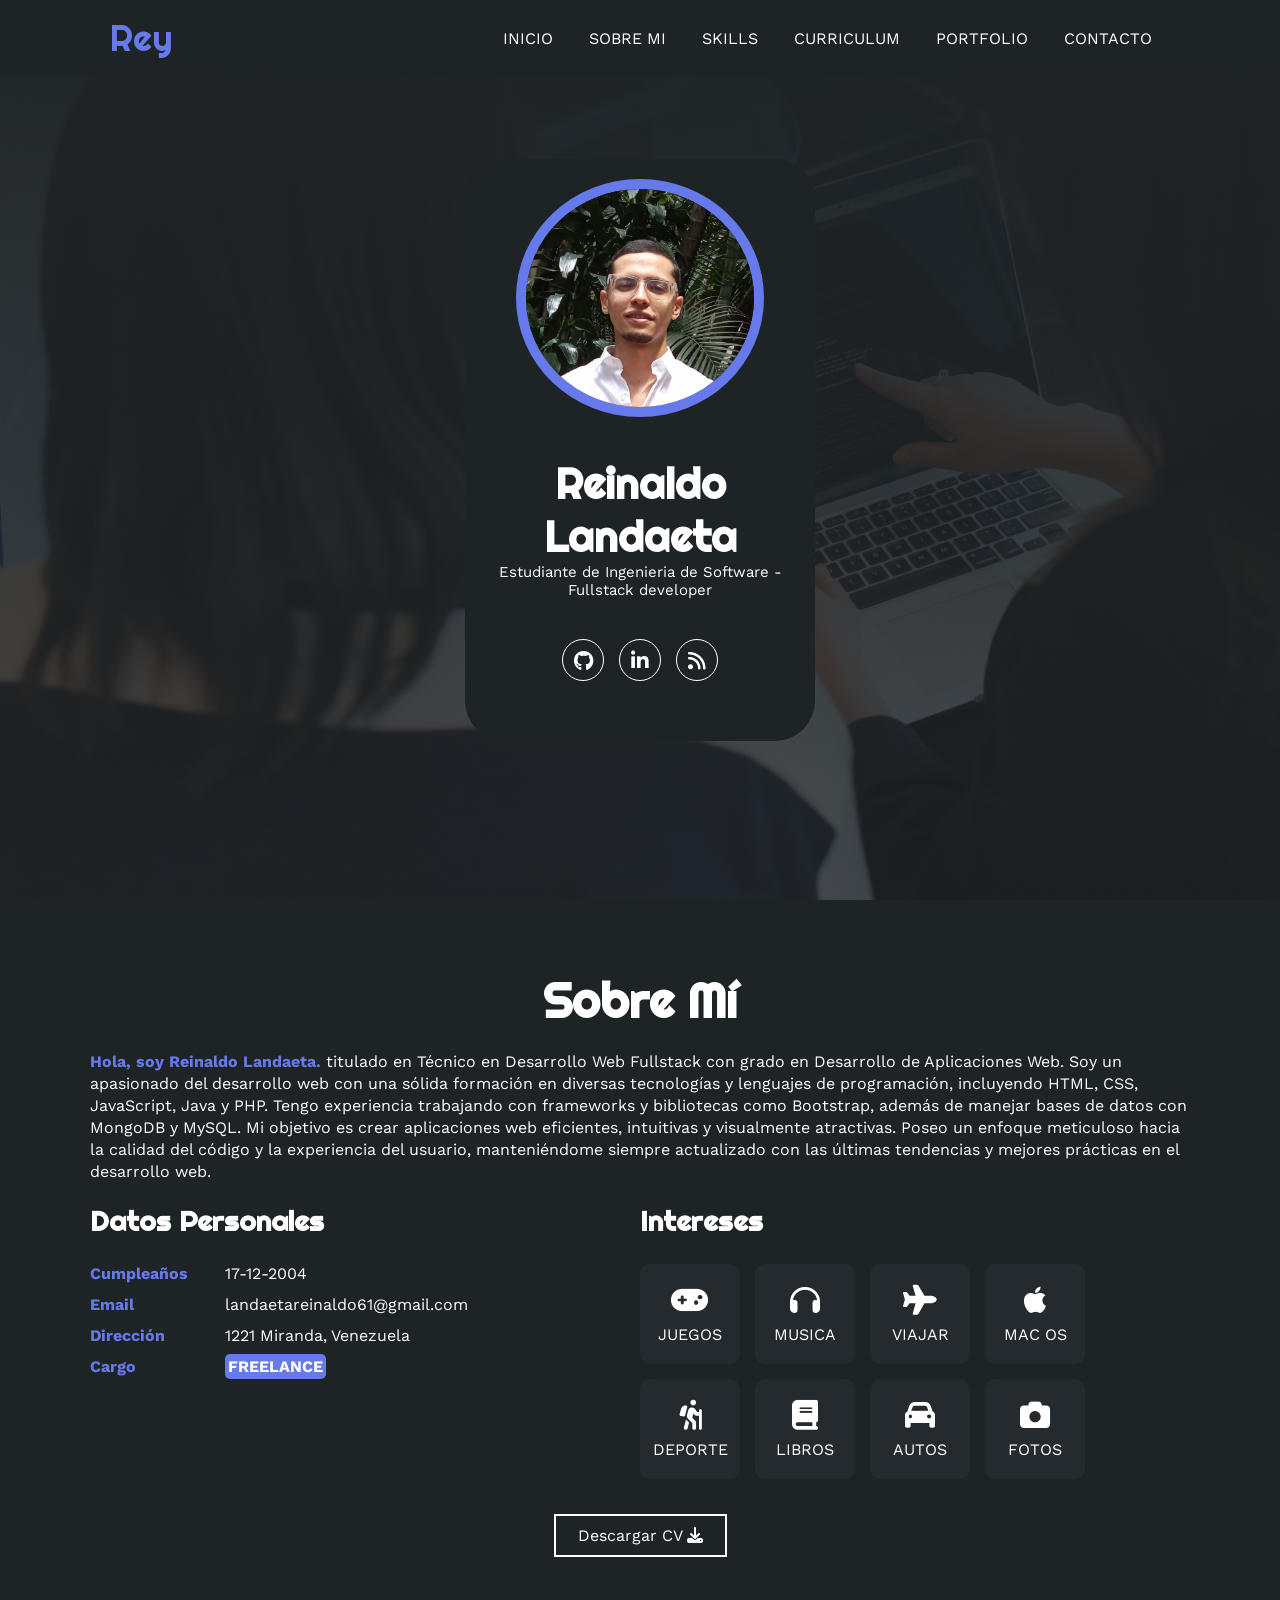
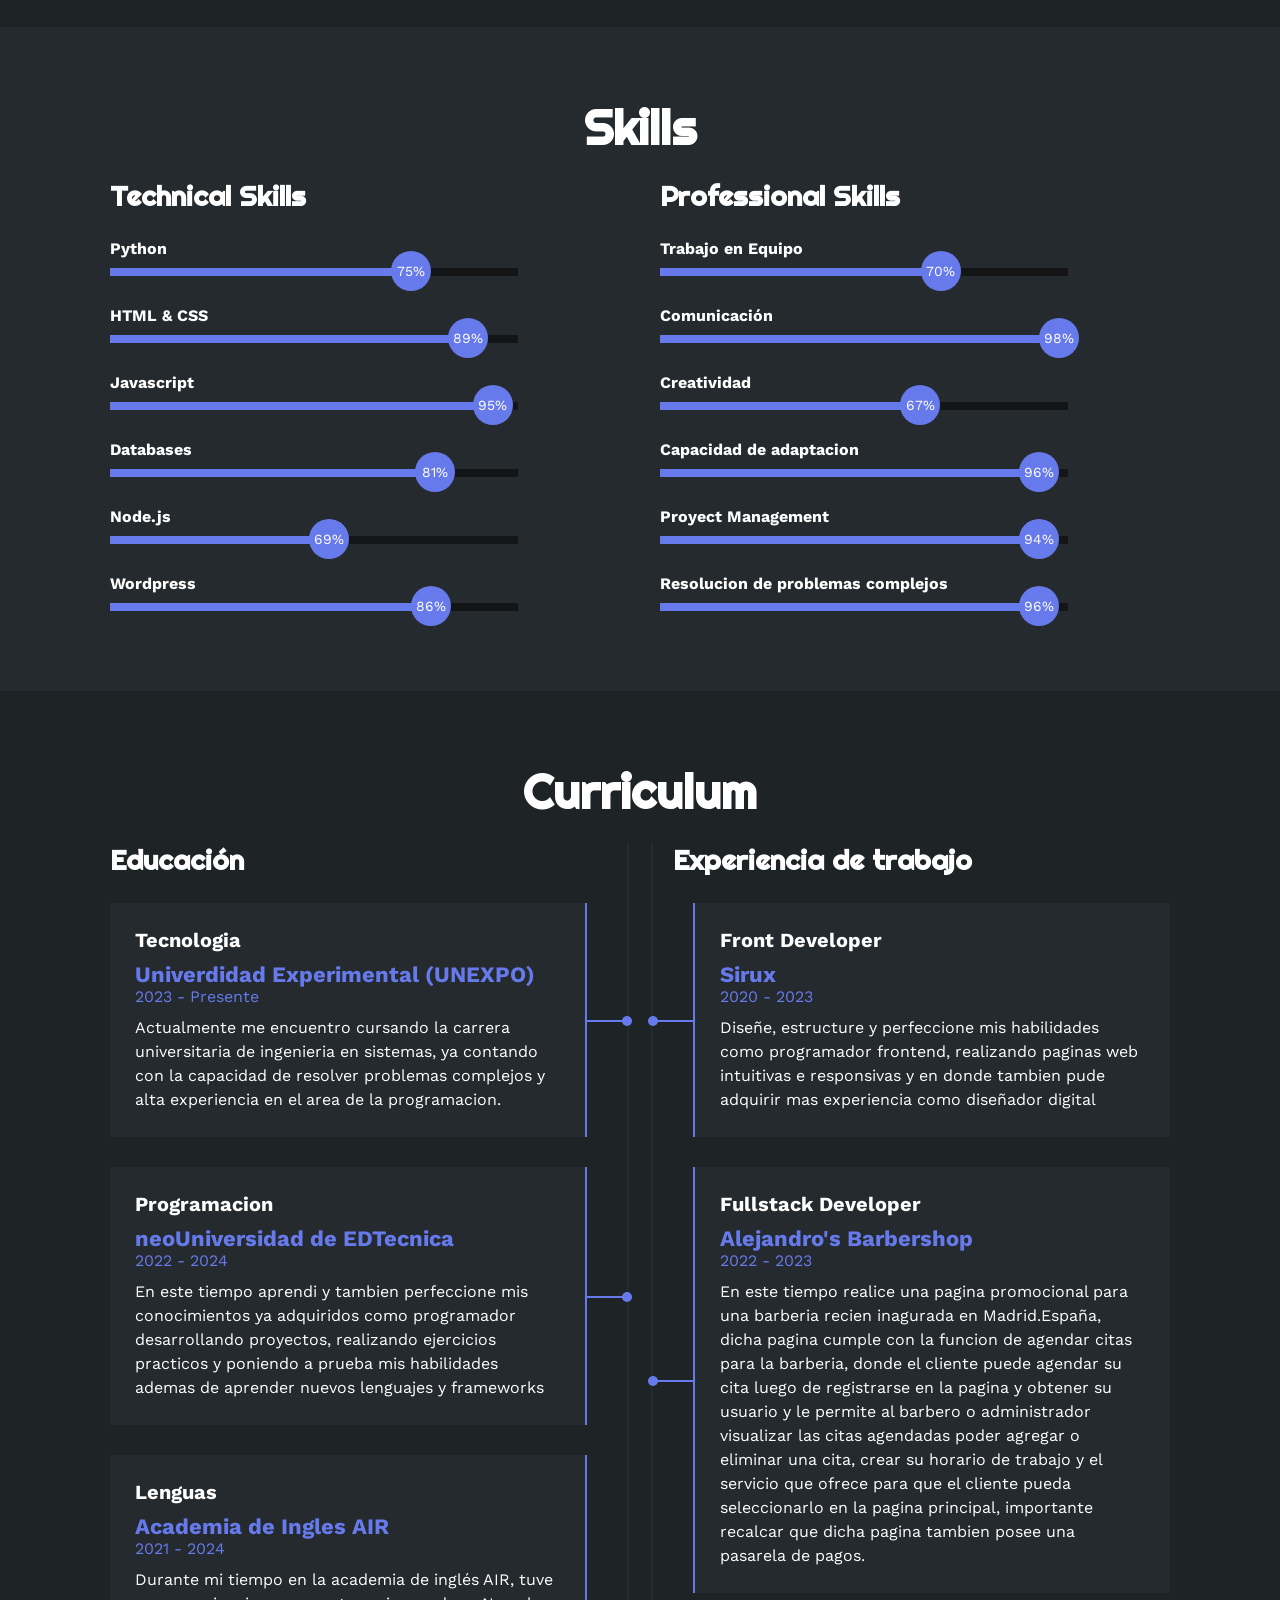
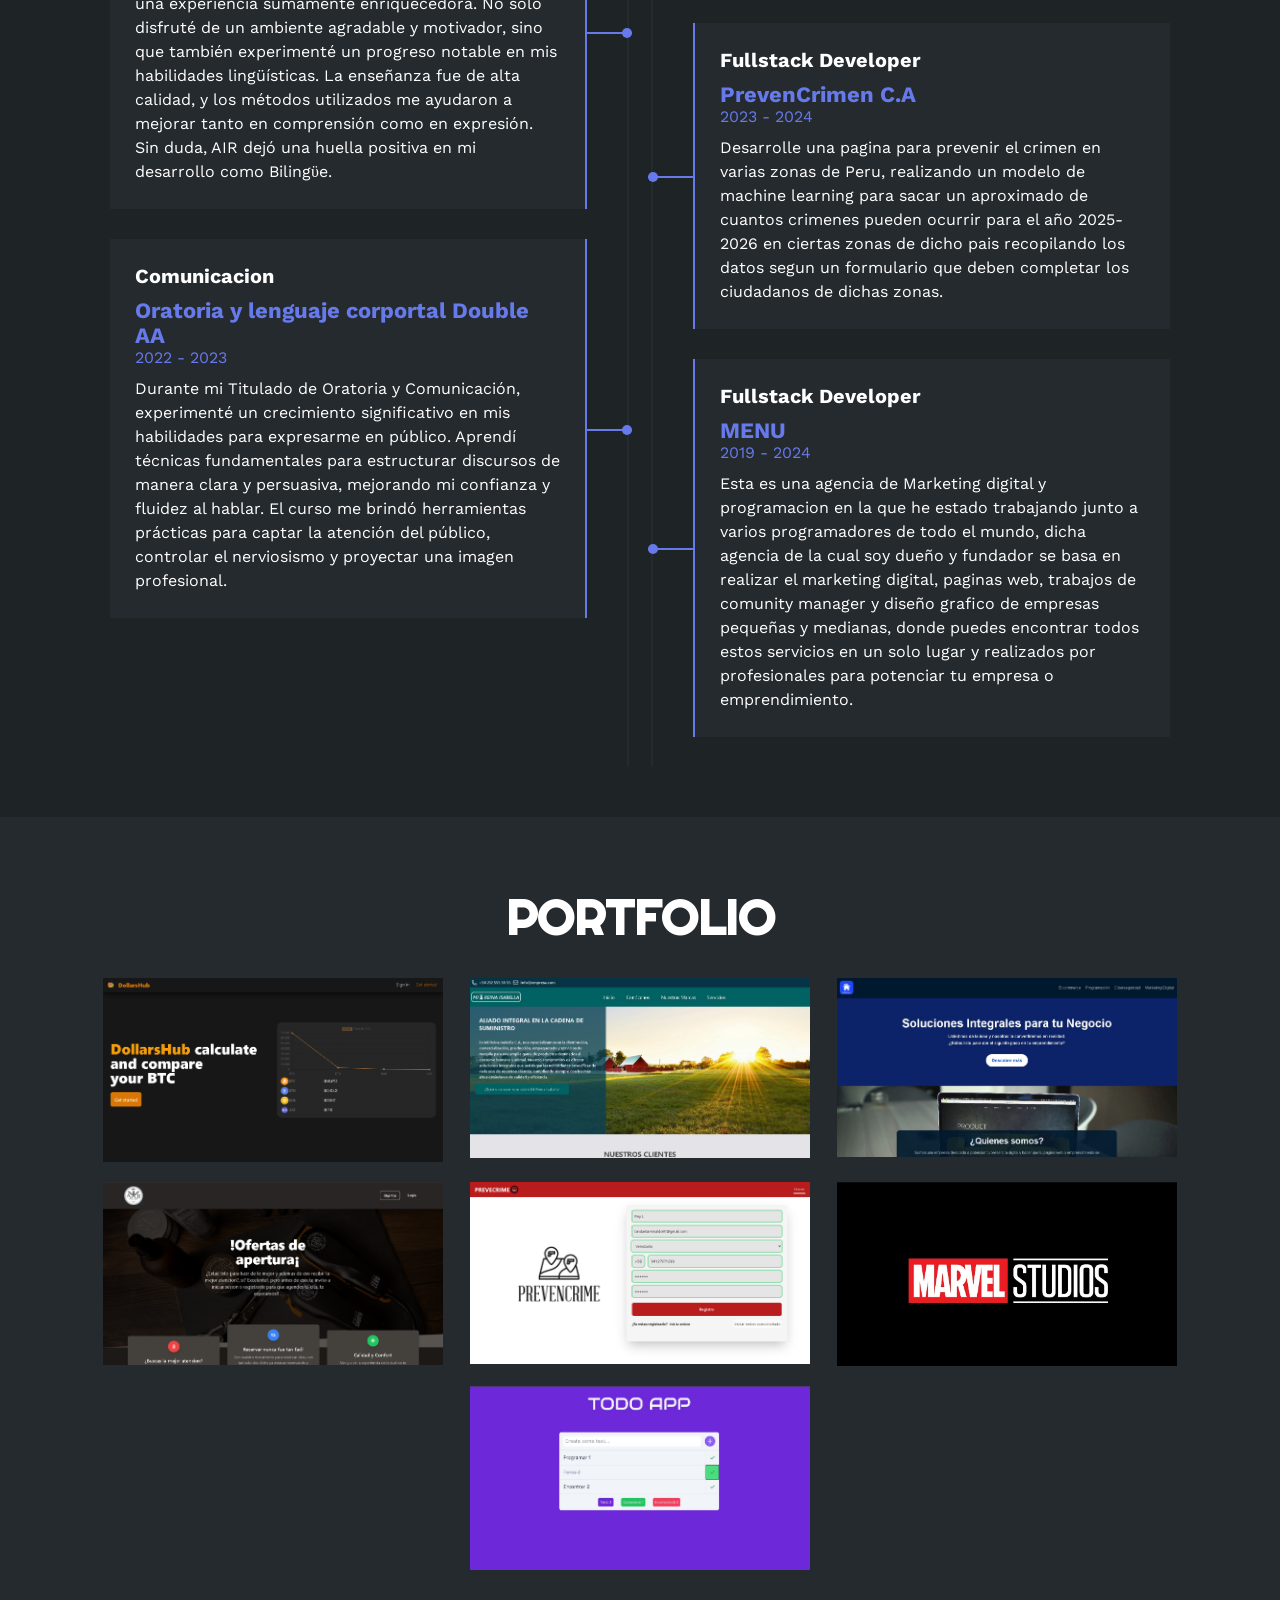
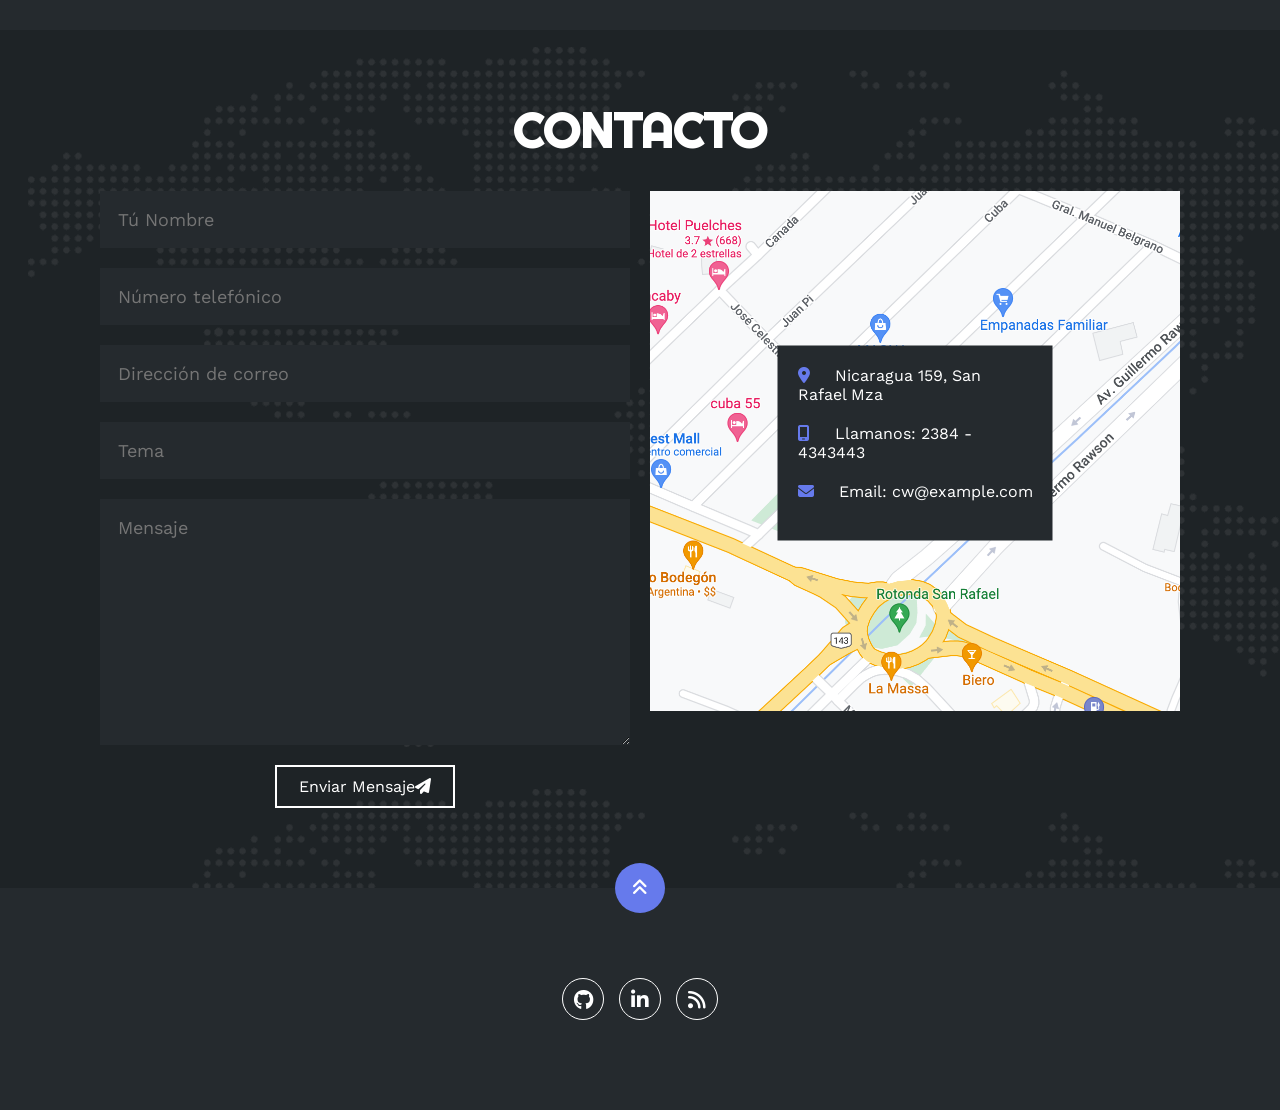
==== commit 8eccaefe: "Update index.html" ====
--- a/index.html
+++ b/index.html
@@ -118,10 +118,12 @@
                     </div>
                 </div>
             </div>
-            <button>
-                Descargar CV <i class="fa-solid fa-download"></i>
-                <span class="overlay"></span>
-            </button>
+            <a class="btn" href="CURRÍCULUM VITAE REINALDO LANDAETA.pdf" target="_blank">
+                <button>
+                    Descargar CV <i class="fa-solid fa-download"></i>
+                    <span class="overlay"></span>
+                </button>
+            </a>
         </div>
     </section>
 
--- a/estilo.css
+++ b/estilo.css
@@ -29,7 +29,7 @@
 .contenedor-header header .logo a{
     font-family: 'Righteous';
     font-size: 36px;
-    color: #1CB698;
+    color: #667aec;
     text-decoration: none;
 }
 .contenedor-header header ul{
@@ -45,10 +45,10 @@
     text-decoration: none;
 }
 .contenedor-header header nav ul li a:hover{
-    color: #1CB698;
+    color: #667aec;
 }
 .nav-responsive{
-    background-color: #1CB698;
+    background-color: #667aec;
     color:#fff;
     padding: 5px 10px;
     border-radius: 5px;
@@ -75,7 +75,7 @@
 }
 .inicio .contenido-banner img{
     margin-top: 40px;
-    border: 10px solid #1CB698;
+    border: 10px solid #667aec;
     display: block;
     width: 80%;
     margin: auto;
@@ -104,7 +104,7 @@
     transition: .3s;
 }
 .inicio .contenido-banner .redes a:hover{
-    background-color: #1CB698;
+    background-color: #667aec;
 }
 .sobremi{
     background-color: #1e2326;
@@ -128,7 +128,7 @@
     margin-bottom: 20px;
 }
 .sobremi .contenido-seccion p span{
-    color: #1CB698;
+    color: #667aec;
     font-weight: bold;
 }
 .sobremi .fila{
@@ -151,11 +151,11 @@
 }
 .sobremi .fila .col ul li strong{
     display: inline-block;
-    color: #1CB698;
+    color: #667aec;
     width: 130px;
 }
 .sobremi .fila .col ul li span{
-    background-color: #1CB698;
+    background-color: #667aec;
     padding: 3px;
     font-weight: bold;
     border-radius: 5px;
@@ -176,7 +176,7 @@
     justify-content: center;
     transition: .3s;
 }.sobremi .fila .col .contenedor-intereses .interes:hover{
-    background-color: #1CB698;
+    background-color: #667aec;
 }
 .sobremi .fila .col .contenedor-intereses .interes i{
     font-size: 30px;
@@ -201,12 +201,15 @@
     left: 0;
     width: 0;
     height: 100%;
-    background-color: #1CB698;
+    background-color: #667aec;
     z-index: -1;
     transition: 1s;
 }
 .sobremi button:hover .overlay{
     width: 100%;
+}
+.btn{
+    text-decoration: none;
 }
 /* SECCION S K I L L S */
 .skills{
@@ -250,7 +253,7 @@
     margin-bottom: 30px;
 }
 .skills .skill .progreso{
-    background-color: #1CB698;
+    background-color: #667aec;
     position: absolute;
     top: 0;
     left: 0;
@@ -260,7 +263,7 @@
     position: absolute;
     height: 40px;
     width: 40px;
-    background-color: #1CB698;
+    background-color: #667aec;
     border-radius: 50px;
     line-height: 40px;
     text-align: center;
@@ -405,30 +408,30 @@
     margin-bottom: 10px;
 }
 .curriculum .fila .item .casa{
-    color: #1CB698;
+    color: #667aec;
     font-size: 22px;
     font-weight: bold;
     display: block;
 }
 .curriculum .fila .item .fecha{
     display: block;
-    color: #1CB698;
+    color: #667aec;
     margin-bottom: 10px;
 }
 .curriculum .fila .item p{
     line-height: 24px;
 }
 .curriculum .fila .izq{
-    border-right: 2px solid #1CB698;
+    border-right: 2px solid #667aec;
     margin-right: 20px;
 }
 .curriculum .fila .der{
-    border-left: 2px solid #1CB698;
+    border-left: 2px solid #667aec;
     margin-left: 20px;
 }
 .curriculum .fila .item .conectori{
     height: 2px;
-    background-color: #1CB698;
+    background-color:#667aec;
     width: 47px;
     position: absolute;
     top: 50%;
@@ -440,14 +443,14 @@
     height: 10px;
     width: 10px;
     border-radius: 50%;
-    background-color: #1CB698;
+    background-color: #667aec;
     float: right;
     position: relative;
     bottom: 4px;
 }
 .curriculum .fila .item .conectord{
     height: 2px;
-    background-color: #1CB698;
+    background-color: #667aec;
     width: 47px;
     position: absolute;
     top: 50%;
@@ -459,7 +462,7 @@
     height: 10px;
     width: 10px;
     border-radius: 50%;
-    background-color: #1CB698;
+    background-color: #667aec;
     float: left;
     position: relative;
     bottom: 4px;
@@ -502,7 +505,7 @@
     width: 100%;
     height: 100%;
     text-align: center;
-    background: linear-gradient(rgba(28,182,152,.8), rgba(28,182,152,.8));
+    background: linear-gradient(rgba(81, 109, 233, 0.8), rgba(98, 101, 238, 0.8));
     display: flex;
     flex-direction: column;
     justify-content: center;
@@ -521,6 +524,10 @@
 .portfolio .galeria .proyecto .overlay:hover h3{
     margin-bottom: 0px;
 }
+.Github , .Render{
+    text-decoration: none;
+    color: #fff;
+}
 /* SECCION CONTACTO */
 .contacto{
     background-image: url(img/contact_bg.png);
@@ -575,7 +582,7 @@
     left: 0;
     width: 0;
     height: 100%;
-    background-color: #1CB698;
+    background-color: #667aec;
     z-index: -1;
     transition: 1s;
 }
@@ -601,7 +608,7 @@
     margin-bottom: 20px;
 }
 .contacto .col .info ul li i{
-    color: #1CB698;
+    color: #667aec;
     display: inline-block;
     margin-right: 20px;
 }
@@ -633,7 +640,7 @@
     display: block;
     width: 50px;
     height: 50px;
-    background-color: #1CB698;
+    background-color: #667aec;
     color: #fff;
     position: absolute;
     left: 50%;
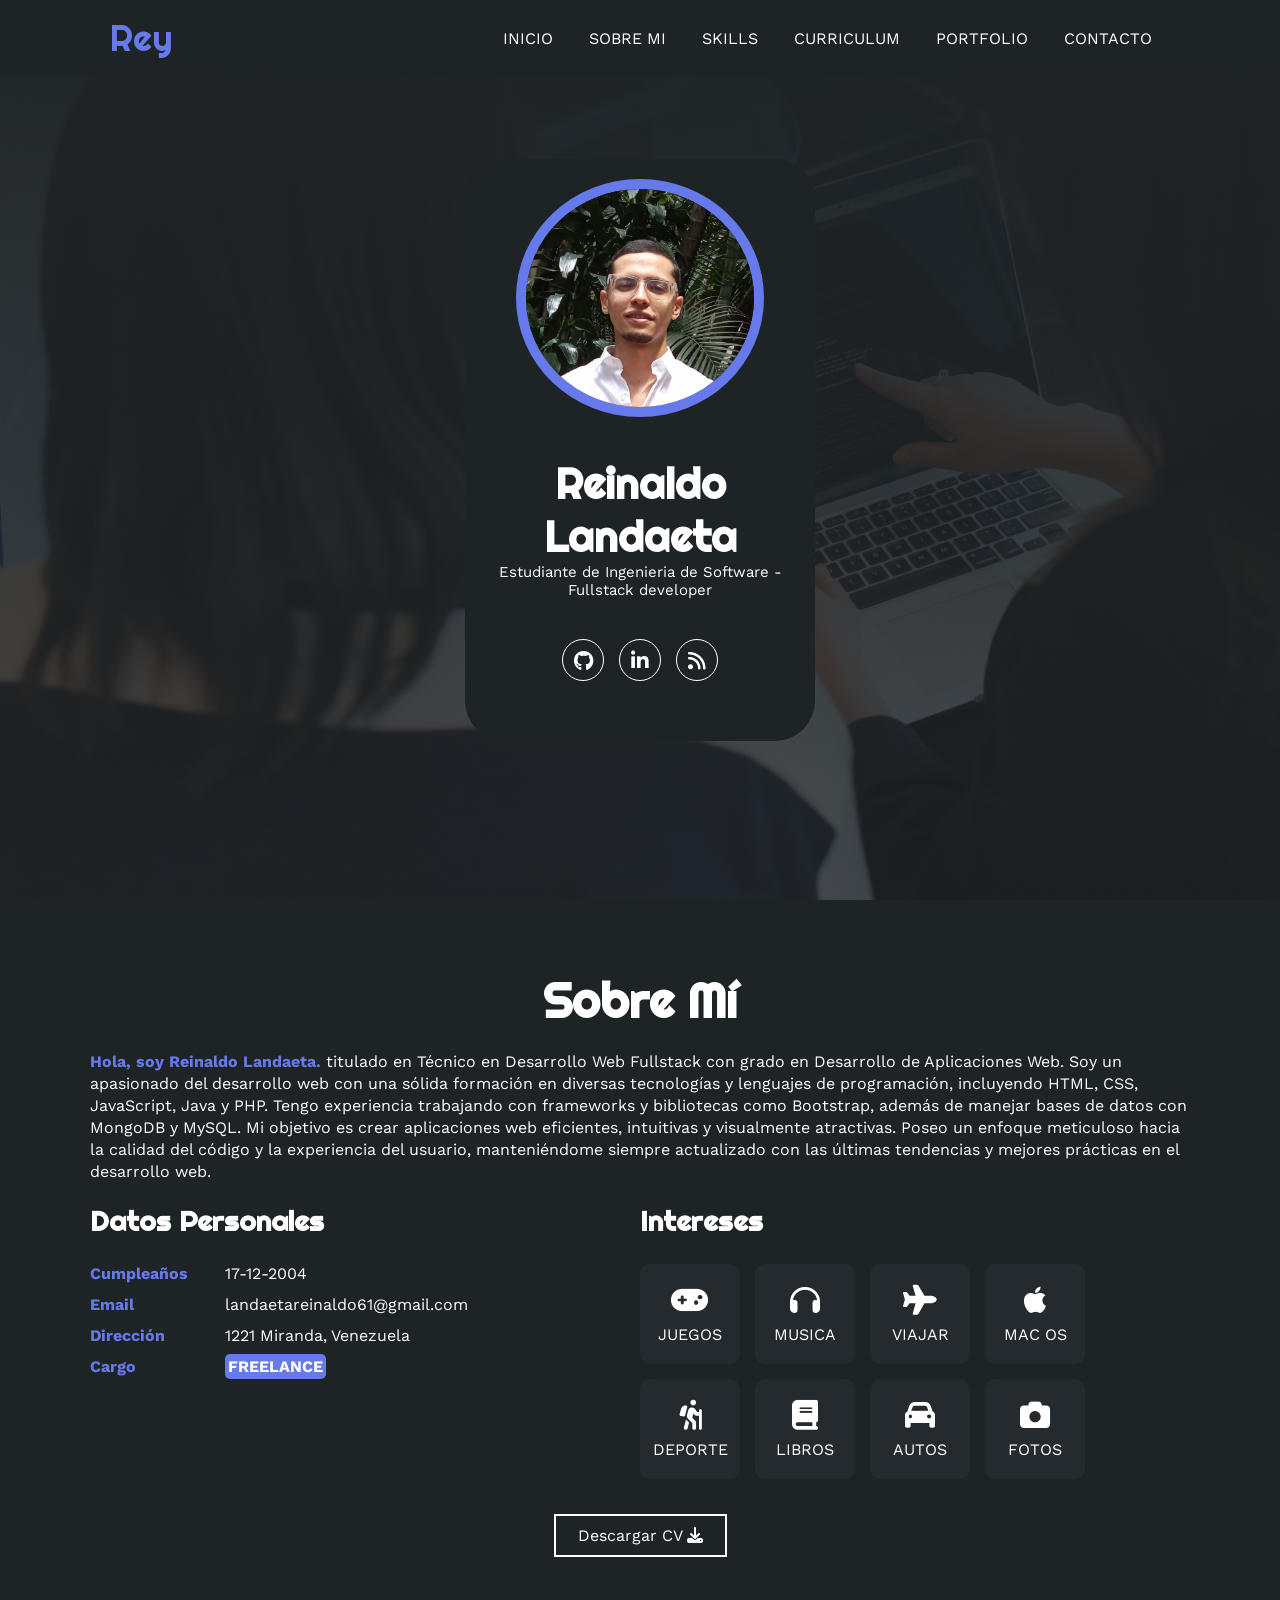
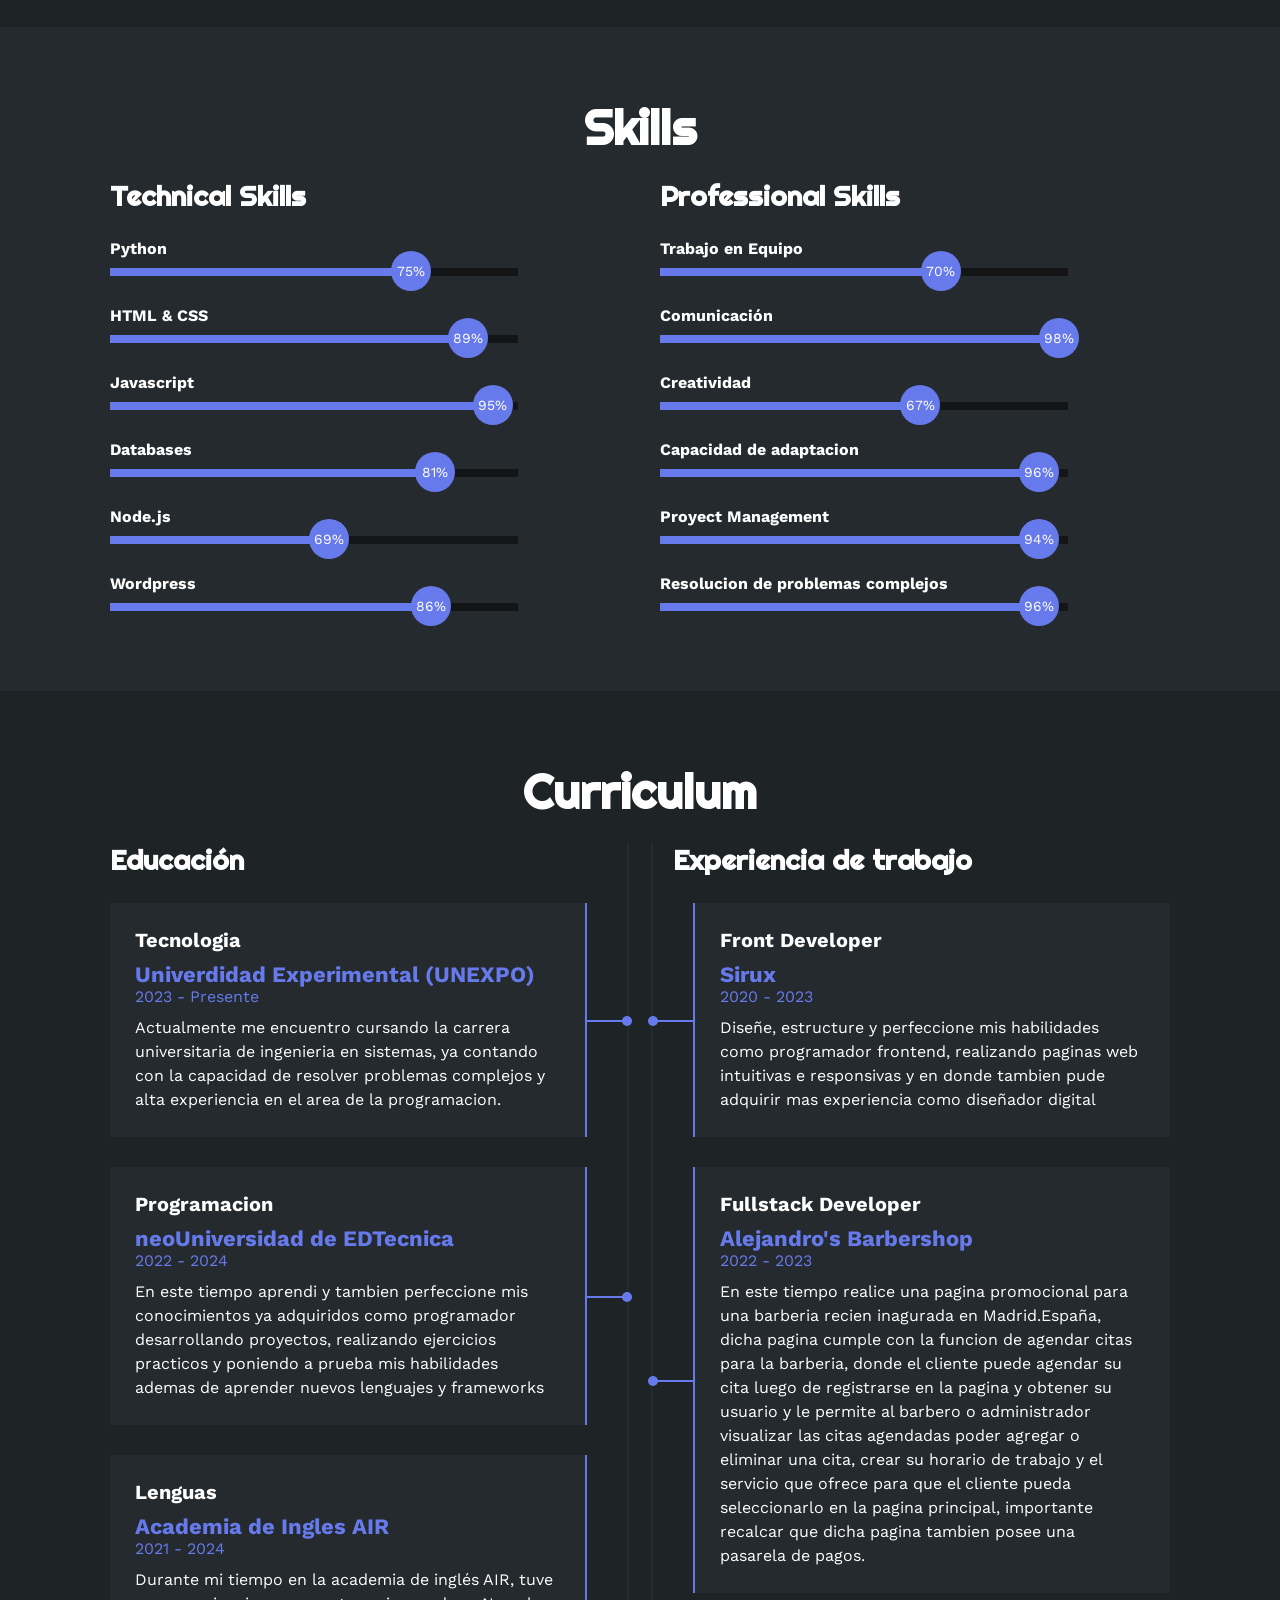
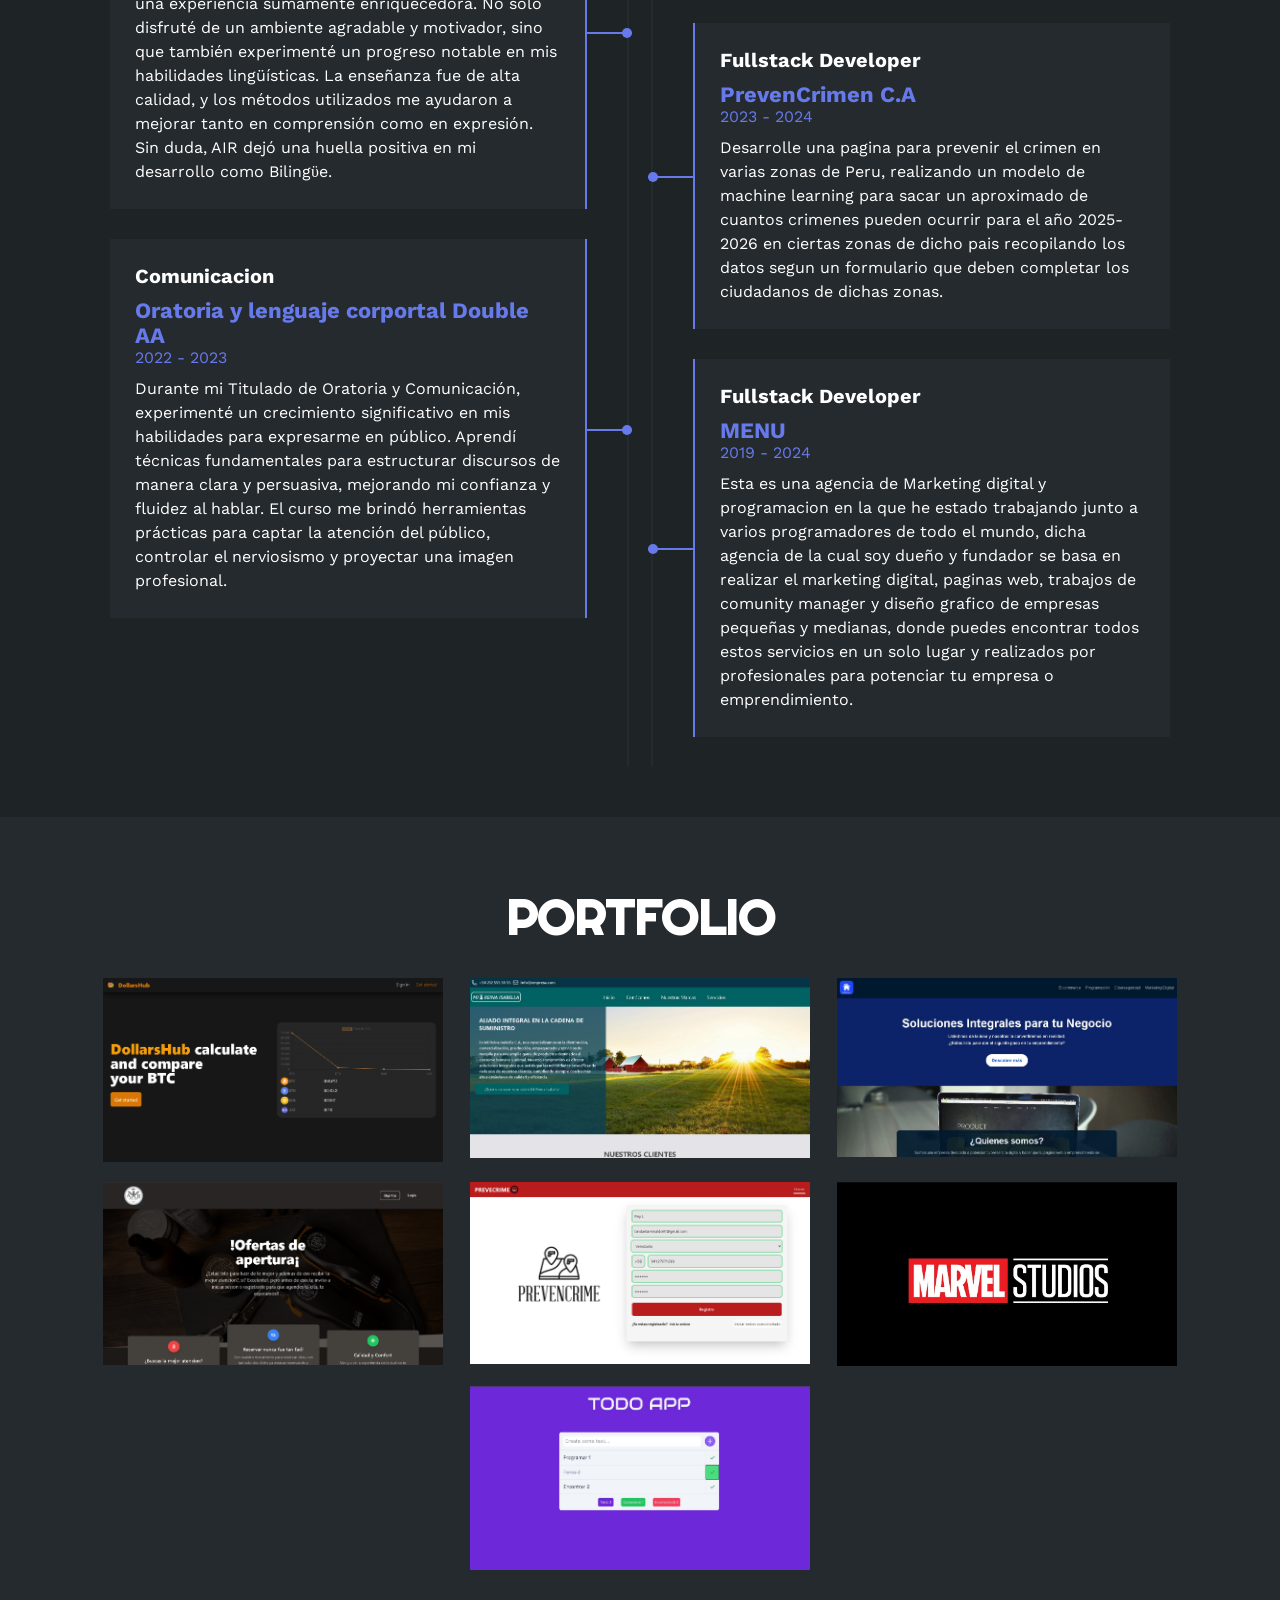
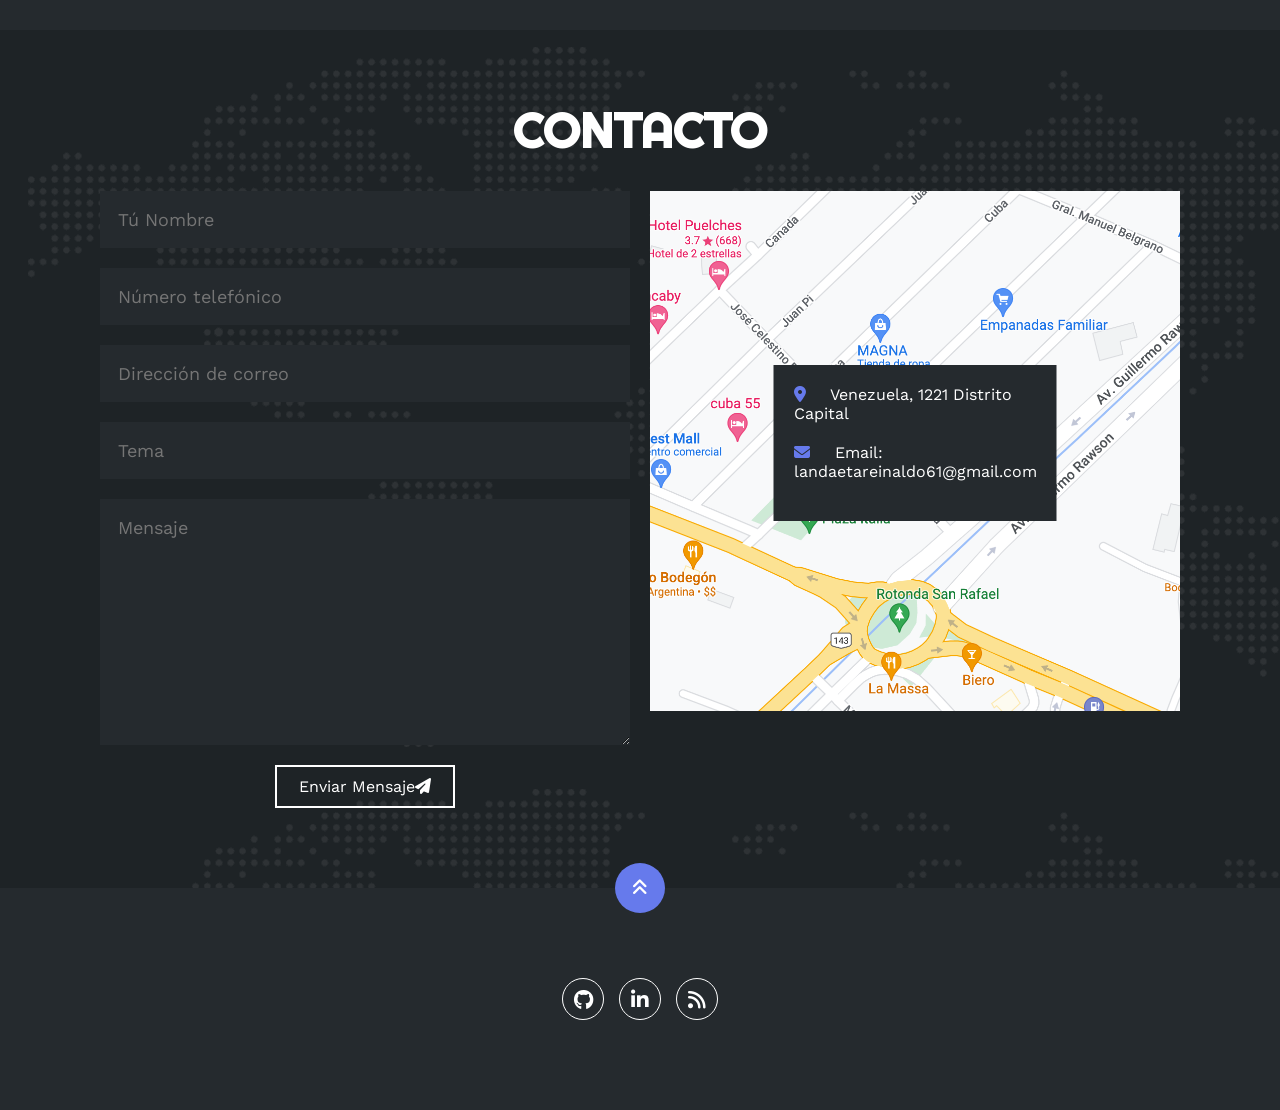
==== commit 167c5bb2: "Add files via upload" ====
--- a/index.html
+++ b/index.html
@@ -412,15 +412,11 @@
                         <ul>
                             <li>
                                 <i class="fa-solid fa-location-dot"></i>
-                                Nicaragua 159, San Rafael Mza
-                            </li>
-                            <li>
-                                <i class="fa-solid fa-mobile-screen"></i>
-                                Llamanos: 2384 - 4343443 
+                                Venezuela, 1221 Distrito Capital
                             </li>
                             <li>
                                 <i class="fa-solid fa-envelope"></i>
-                                Email: cw@example.com
+                                Email: landaetareinaldo61@gmail.com
                             </li>
                         </ul>
                     </div>
@@ -435,8 +431,8 @@
             <i class="fa-solid fa-angles-up"></i>
         </a>
         <div class="redes">
-            <a href="#"><i class="fa-brands fa-github"></i></a>
-            <a href="#"><i class="fa-brands fa-linkedin-in"></i></a>
+            <a href="https://github.com/REyyyy43"><i class="fa-brands fa-github"></i></a>
+            <a href="https://www.linkedin.com/in/reinaldo-landaeta-232188289/"><i class="fa-brands fa-linkedin-in"></i></a>
             <a href="#"><i class="fa-solid fa-rss"></i></a>
         </div>
     </footer>
@@ -451,4 +447,4 @@
     <script src="https://cdn.jsdelivr.net/npm/aos@2.3.4/dist/aos.js"></script>
     <script src="script.js"></script>
 </body>
-</html>
+</html>
